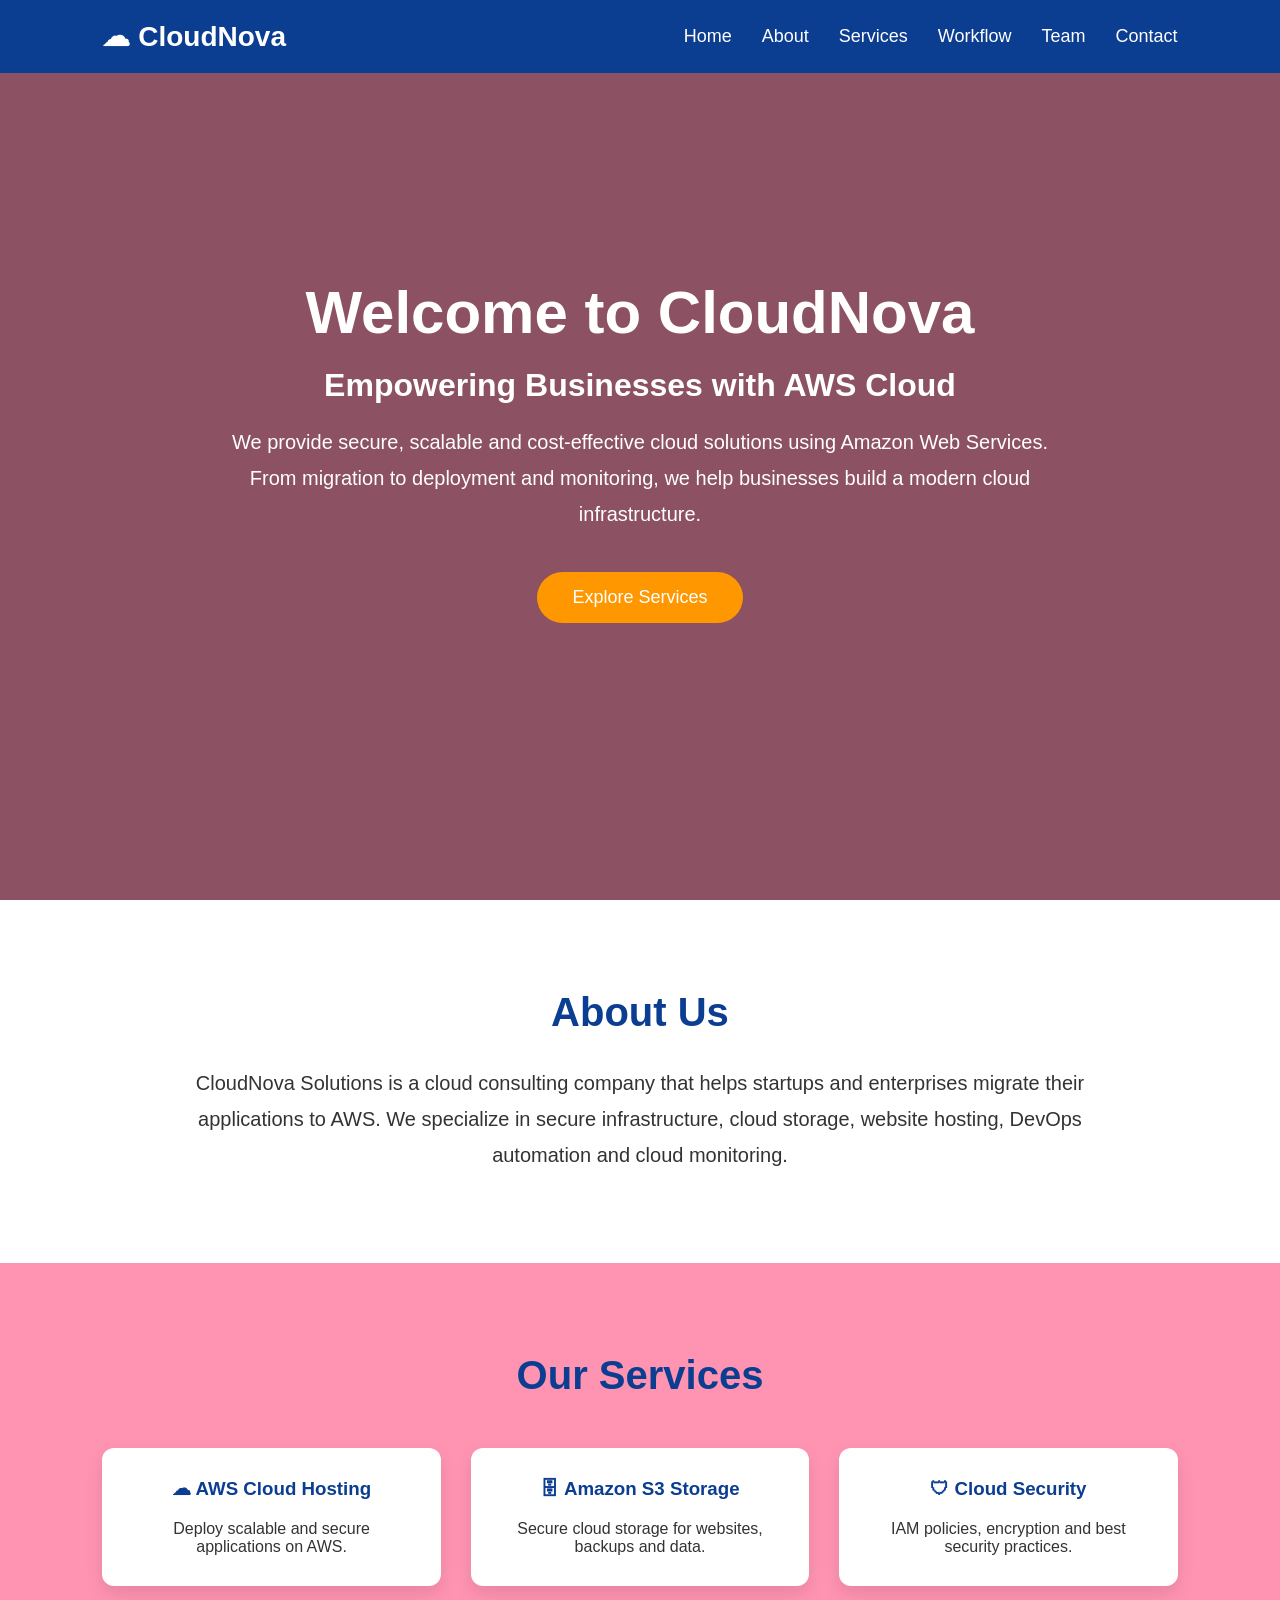
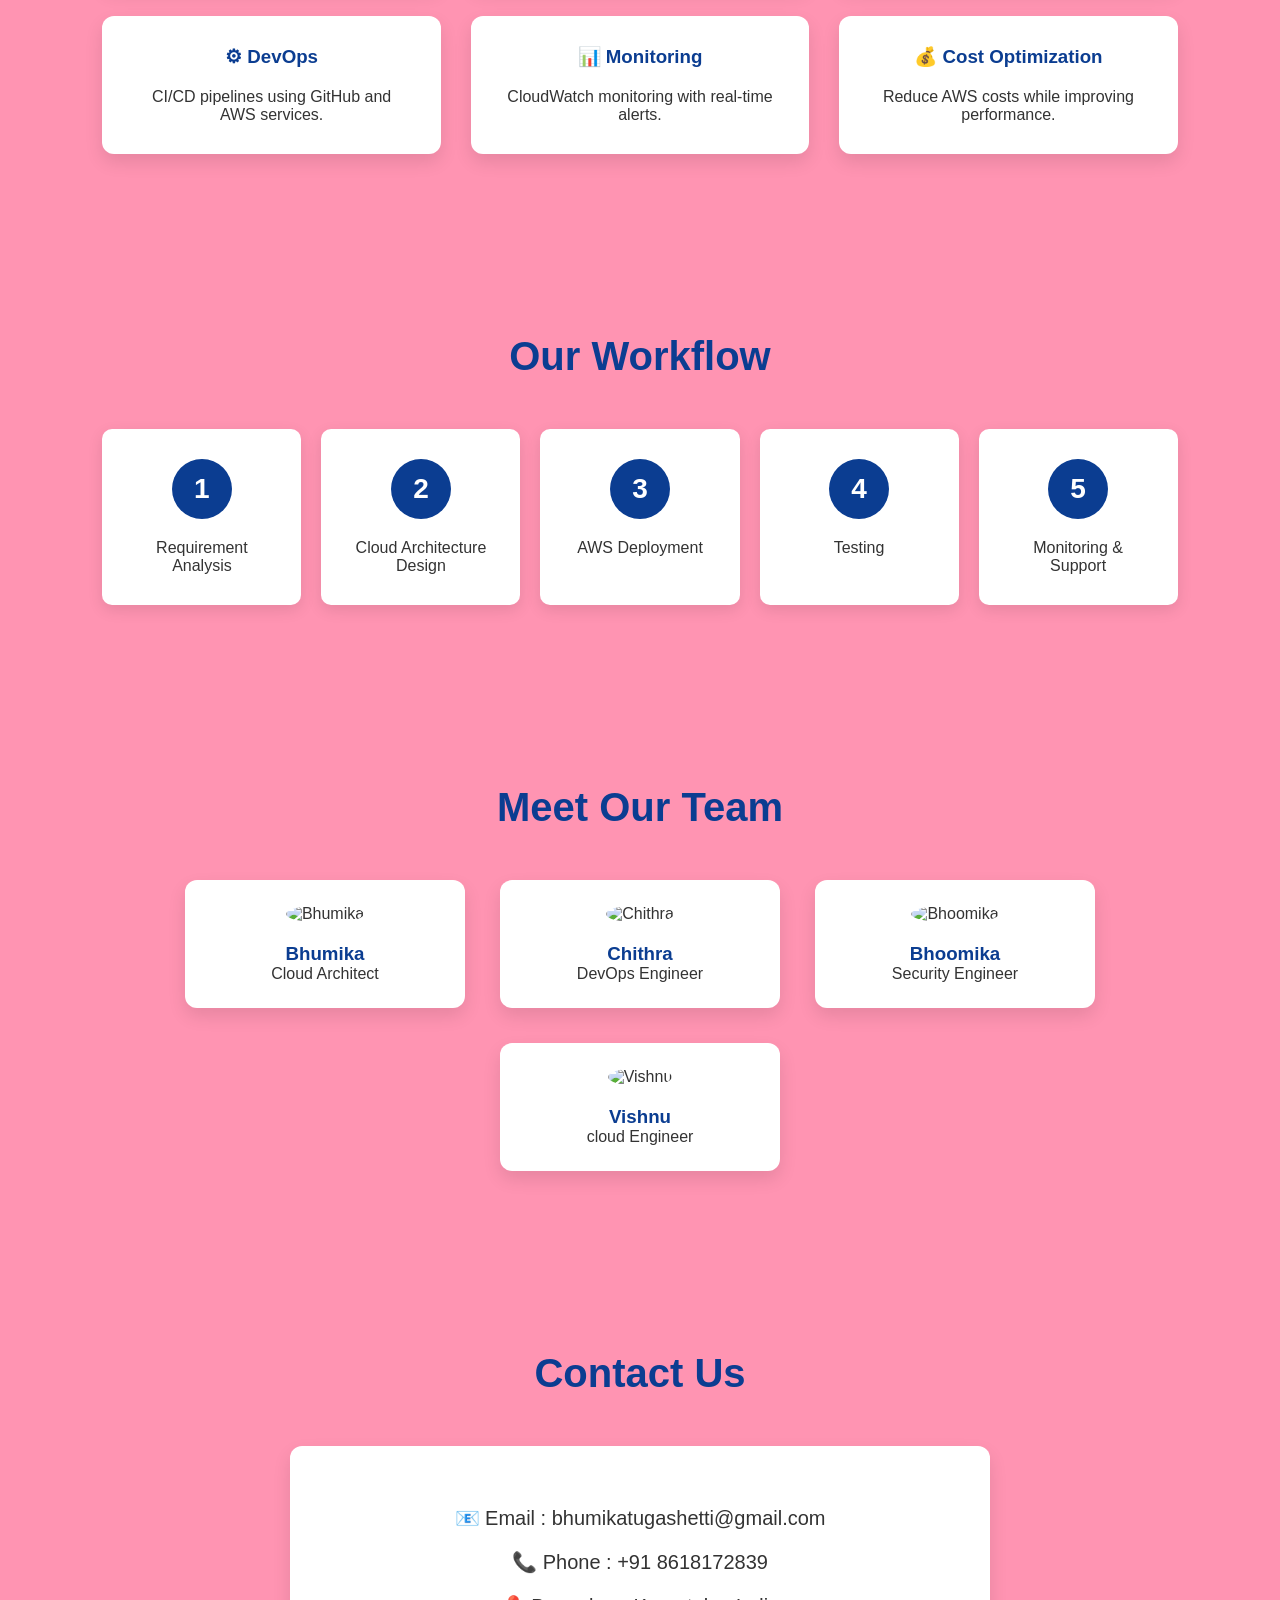
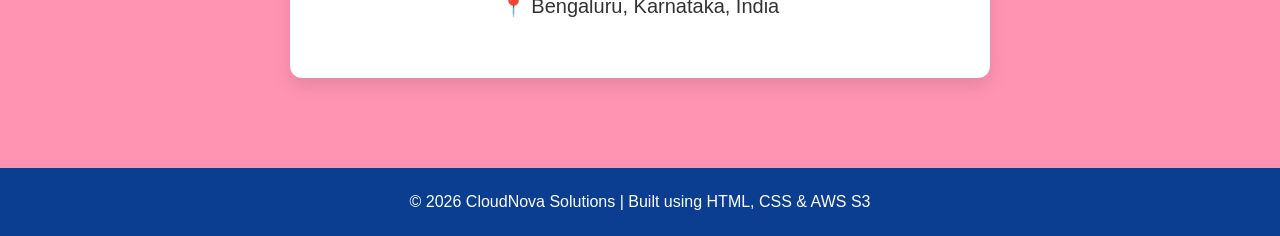
==== index.html @ db6c50ee "Fix HTML encoding issues in index.html" ====
<!DOCTYPE html>
<html lang="en">
<head>
    <meta charset="UTF-8">
    <meta name="viewport" content="width=device-width, initial-scale=1.0">
    <title>CloudNova Solutions</title>
    <link rel="stylesheet" href="style.css">
</head>
<body>

<!-- Navigation -->

<header>
    <nav class="navbar">
        <div class="logo">☁ CloudNova</div>

        <ul class="nav-links">
            <li><a href="#home">Home</a></li>
            <li><a href="#about">About</a></li>
            <li><a href="#services">Services</a></li>
            <li><a href="#workflow">Workflow</a></li>
            <li><a href="#team">Team</a></li>
            <li><a href="#contact">Contact</a></li>
        </ul>
    </nav>
</header>

<!-- Hero Section -->

<section id="home" class="hero">

    <div class="hero-content">

        <h1>Welcome to CloudNova</h1>

        <h2>Empowering Businesses with AWS Cloud</h2>

        <p>
            We provide secure, scalable and cost-effective cloud
            solutions using Amazon Web Services. From migration to
            deployment and monitoring, we help businesses build a
            modern cloud infrastructure.
        </p>

        <a href="#services" class="btn">Explore Services</a>

    </div>

</section>

<!-- About -->

<section id="about" class="about">

    <h2>About Us</h2>

    <p>

        CloudNova Solutions is a cloud consulting company that helps
        startups and enterprises migrate their applications to AWS.

        We specialize in secure infrastructure, cloud storage,
        website hosting, DevOps automation and cloud monitoring.

    </p>

</section>

<!-- Services -->

<section id="services">

    <h2 class="section-title">Our Services</h2>

    <div class="services">

        <div class="card">

            <h3>☁ AWS Cloud Hosting</h3>

            <p>
                Deploy scalable and secure applications on AWS.
            </p>

        </div>

        <div class="card">

            <h3>🗄 Amazon S3 Storage</h3>

            <p>
                Secure cloud storage for websites, backups and data.
            </p>

        </div>

        <div class="card">

            <h3>🛡 Cloud Security</h3>

            <p>
                IAM policies, encryption and best security practices.
            </p>

        </div>

        <div class="card">

            <h3>⚙ DevOps</h3>

            <p>
                CI/CD pipelines using GitHub and AWS services.
            </p>

        </div>

        <div class="card">

            <h3>📊 Monitoring</h3>

            <p>
                CloudWatch monitoring with real-time alerts.
            </p>

        </div>

        <div class="card">

            <h3>💰 Cost Optimization</h3>

            <p>
                Reduce AWS costs while improving performance.
            </p>

        </div>

    </div>

</section>

<!-- Workflow -->

<section id="workflow">

    <h2 class="section-title">Our Workflow</h2>

    <div class="workflow">

        <div class="step">
            <h3>1</h3>
            <p>Requirement Analysis</p>
        </div>

        <div class="step">
            <h3>2</h3>
            <p>Cloud Architecture Design</p>
        </div>

        <div class="step">
            <h3>3</h3>
            <p>AWS Deployment</p>
        </div>

        <div class="step">
            <h3>4</h3>
            <p>Testing</p>
        </div>

        <div class="step">
            <h3>5</h3>
            <p>Monitoring & Support</p>
        </div>

    </div>

</section>

<!-- Team -->

<section id="team">

    <h2 class="section-title">Meet Our Team</h2>

    <div class="team">

        <div class="member">
            <img src="images/Bhumika.jpeg" alt="Bhumika">
            <h3>Bhumika</h3>
            <p>Cloud Architect</p>
        </div>

        <div class="member">
            <img src="images/Chithra.jpeg" alt="Chithra">
            <h3>Chithra</h3>
            <p>DevOps Engineer</p>
        </div>

        <div class="member">
            <img src="images/Bhoomika.jpeg" alt="Bhoomika">
            <h3>Bhoomika</h3>
            <p>Security Engineer</p>
        </div>

        <div class="member">
            <img src="images/Vishnu.jpeg" alt="Vishnu">
            <h3>Vishnu</h3>
            <p>cloud Engineer</p>
        </div>

    </div>

</section>

<!-- Contact -->

<section id="contact">

    <h2 class="section-title">Contact Us</h2>

    <div class="contact-box">

        <p>📧 Email : bhumikatugashetti@gmail.com</p>

        <p>📞 Phone : +91 8618172839</p>

        <p>📍 Bengaluru, Karnataka, India</p>

    </div>

</section>

<!-- Footer -->

<footer>

    <p>

        © 2026 CloudNova Solutions |
        Built using HTML, CSS & AWS S3

    </p>

</footer>

<script src="script.js"></script>

</body>
</html>
---- style.css ----
/* Reset */

body{
    background:rgba(255, 0, 72, 0.418) !important;
}
*{
    margin:0;
    padding:0;
    box-sizing:border-box;
    font-family:Arial, Helvetica, sans-serif;
}

html{
    scroll-behavior:smooth;
}

body{
    background:#f4f7fb;
    color:#333;
}

/* Navigation */

header{
    position:fixed;
    width:100%;
    top:0;
    left:0;
    z-index:1000;
    background:#0b3d91;
}

.navbar{
    display:flex;
    justify-content:space-between;
    align-items:center;
    padding:20px 8%;
}

.logo{
    color:white;
    font-size:28px;
    font-weight:bold;
}

.nav-links{
    display:flex;
    list-style:none;
}

.nav-links li{
    margin-left:30px;
}

.nav-links a{
    color:white;
    text-decoration:none;
    font-size:18px;
    transition:0.3s;
}

.nav-links a:hover{
    color:#ffd54f;
}

/* Hero */

.hero{
    height:100vh;
    background:linear-gradient(rgba(0,0,0,.45),rgba(0,0,0,.45)),
    url("https://images.unsplash.com/photo-1451187580459-43490279c0fa?auto=format&fit=crop&w=1600&q=80");
    background-size:cover;
    background-position:center;
    display:flex;
    justify-content:center;
    align-items:center;
    text-align:center;
    color:white;
    padding:20px;
}

.hero-content{
    max-width:850px;
}

.hero h1{
    font-size:60px;
    margin-bottom:20px;
}

.hero h2{
    font-size:32px;
    margin-bottom:20px;
}

.hero p{
    font-size:20px;
    line-height:1.8;
    margin-bottom:40px;
}

.btn{
    display:inline-block;
    padding:15px 35px;
    background:#ff9800;
    color:white;
    text-decoration:none;
    border-radius:40px;
    font-size:18px;
    transition:.3s;
}

.btn:hover{
    background:#e68900;
}

/* Common */

section{
    padding:90px 8%;
}

.section-title{
    text-align:center;
    font-size:40px;
    color:#0b3d91;
    margin-bottom:50px;
}

.about{
    background:white;
    text-align:center;
}

.about h2{
    font-size:40px;
    color:#0b3d91;
    margin-bottom:30px;
}

.about p{
    max-width:900px;
    margin:auto;
    font-size:20px;
    line-height:1.8;
}

/* Services */

.services{
    display:grid;
    grid-template-columns:repeat(auto-fit,minmax(250px,1fr));
    gap:30px;
}

.card{
    background:white;
    padding:30px;
    border-radius:12px;
    text-align:center;
    box-shadow:0 8px 18px rgba(0,0,0,.1);
    transition:.3s;
}

.card:hover{
    transform:translateY(-10px);
}

.card h3{
    color:#0b3d91;
    margin-bottom:20px;
}

/* Workflow */

.workflow{
    display:flex;
    justify-content:space-between;
    flex-wrap:wrap;
    gap:20px;
}

.step{
    flex:1;
    min-width:170px;
    background:white;
    padding:30px;
    border-radius:10px;
    text-align:center;
    box-shadow:0 5px 15px rgba(0,0,0,.1);
}

.step h3{
    width:60px;
    height:60px;
    margin:auto;
    border-radius:50%;
    background:#0b3d91;
    color:white;
    line-height:60px;
    font-size:28px;
    margin-bottom:20px;
}

/* Team */

.team{
    display:flex;
    justify-content:center;
    gap:35px;
    flex-wrap:wrap;
}

.member{
    background:white;
    padding:25px;
    border-radius:12px;
    text-align:center;
    width:280px;
    box-shadow:0 8px 18px rgba(0,0,0,.1);
}

.member img{
    width:150px;
    height:150px;
    border-radius:50%;
    margin-bottom:20px;
}

.member h3{
    color:#0b3d91;
}

/* Contact */

.contact-box{
    max-width:700px;
    margin:auto;
    background:white;
    padding:40px;
    border-radius:12px;
    text-align:center;
    box-shadow:0 8px 18px rgba(0,0,0,.1);
}

.contact-box p{
    margin:20px 0;
    font-size:20px;
}

/* Footer */

footer{
    background:#0b3d91;
    color:white;
    text-align:center;
    padding:25px;
}

/* Responsive */

@media(max-width:768px){

.navbar{
    flex-direction:column;
}

.nav-links{
    flex-direction:column;
    text-align:center;
    margin-top:20px;
}

.nav-links li{
    margin:12px 0;
}

.hero h1{
    font-size:40px;
}

.hero h2{
    font-size:24px;
}

.hero p{
    font-size:18px;
}

.workflow{
    flex-direction:column;
}

}
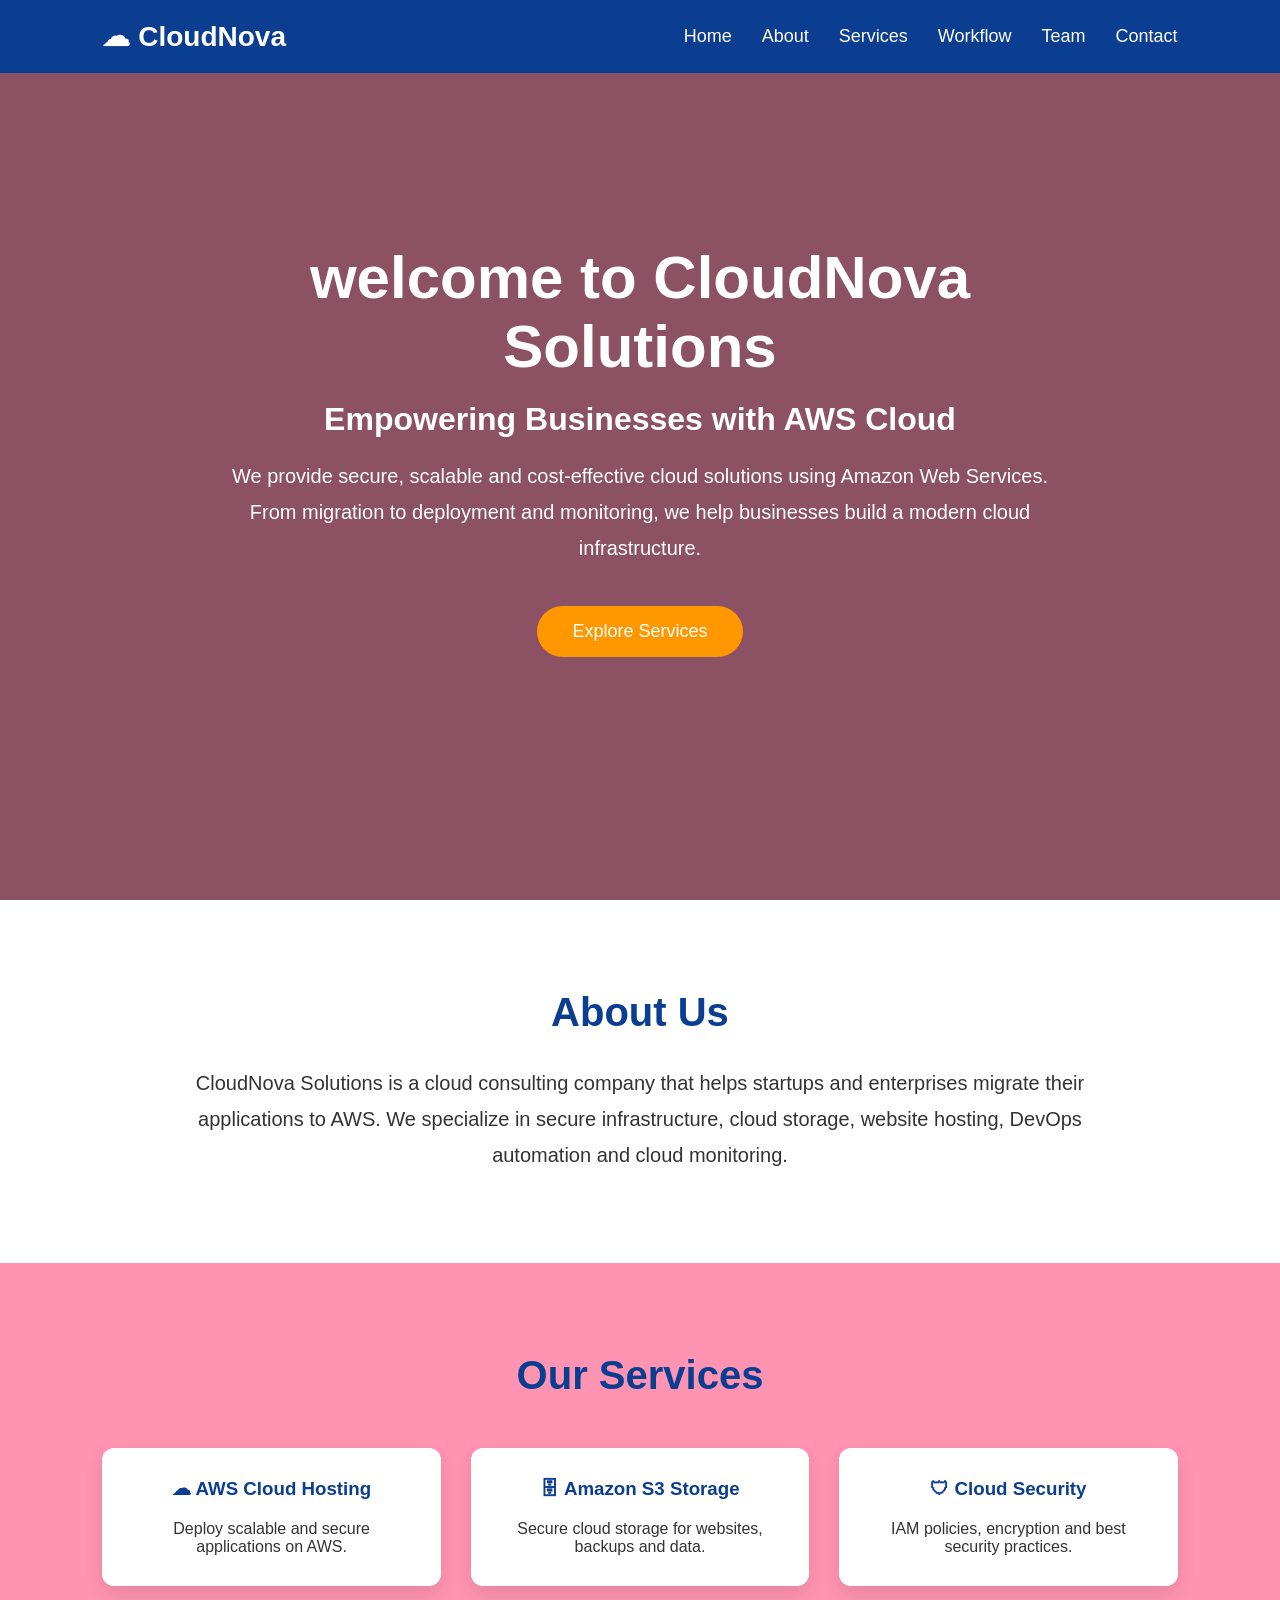
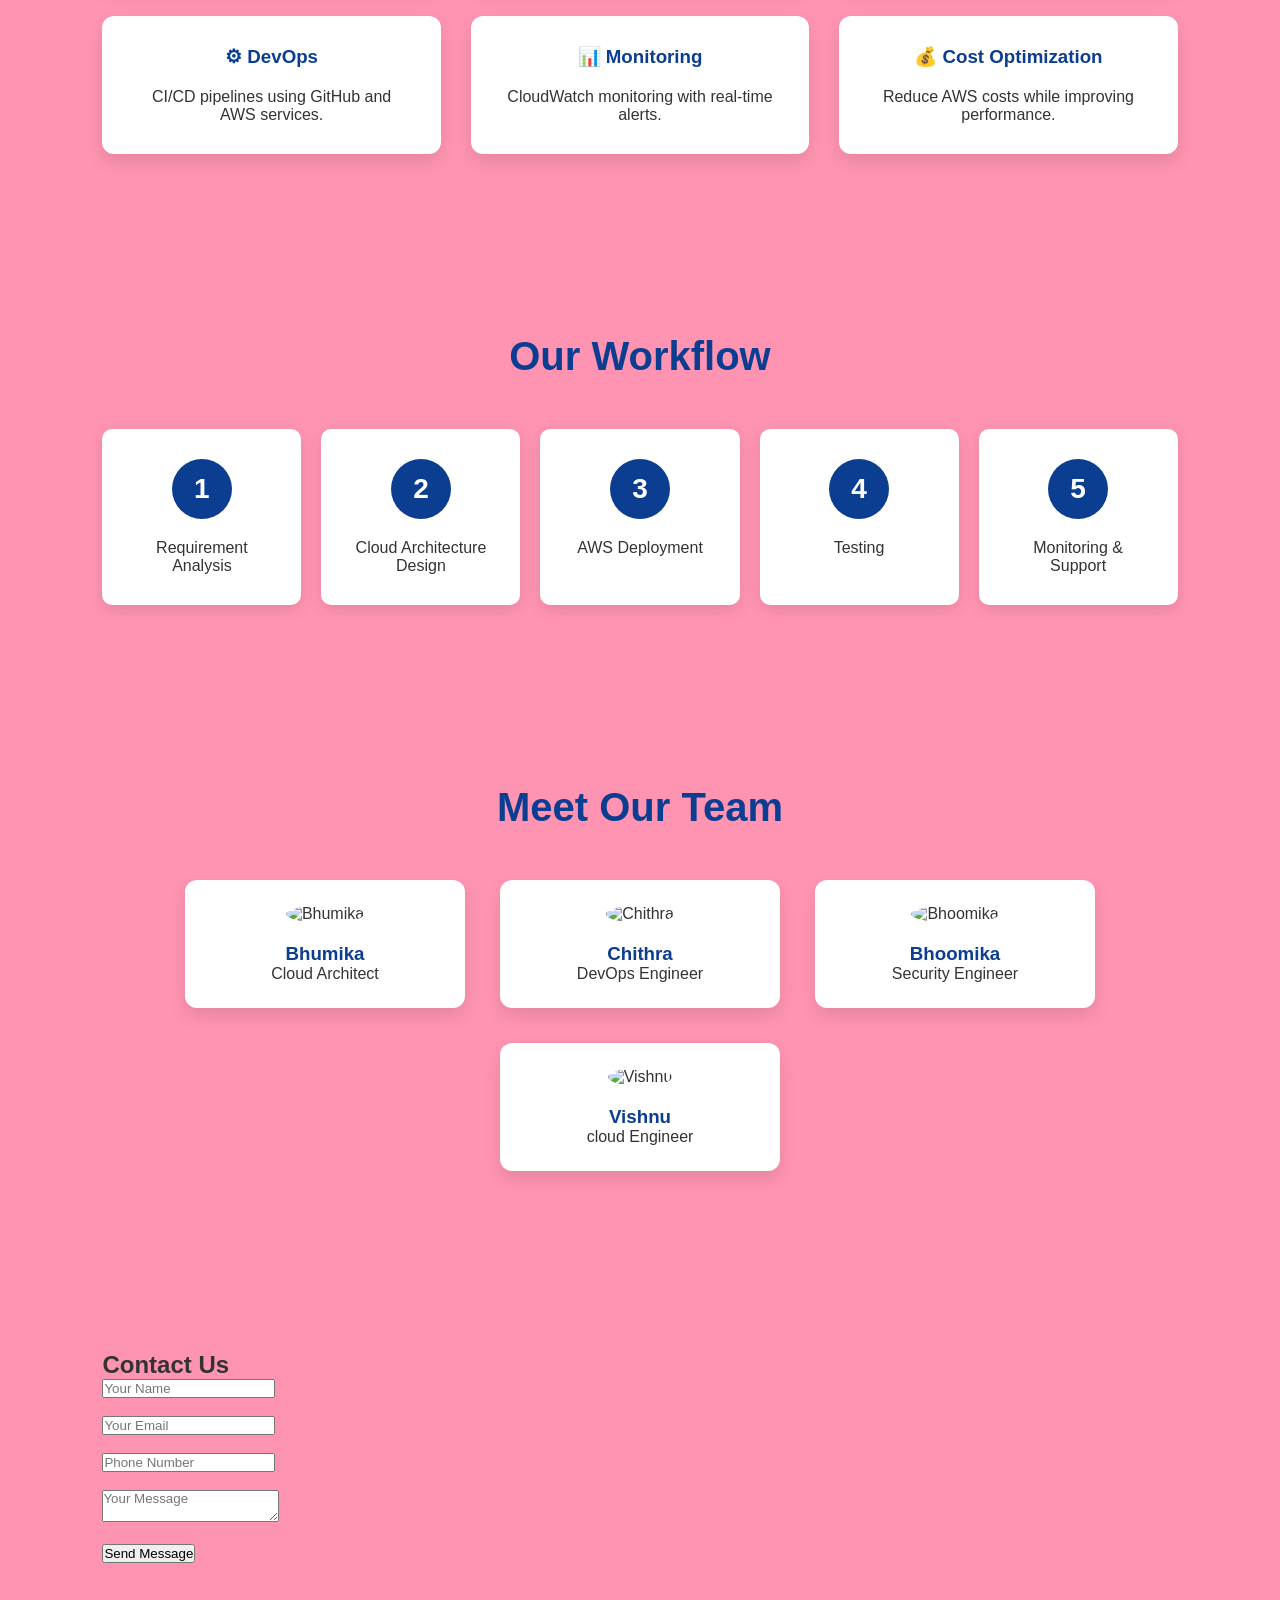
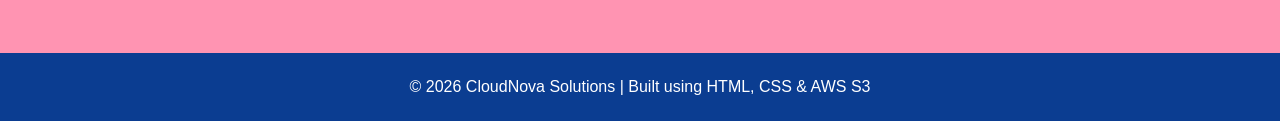
==== commit 09aff1f3: "Add contact form to index.html Added a contact form section with input fields for name, email, phone" ====
--- a/index.html
+++ b/index.html
@@ -31,7 +31,7 @@
 
     <div class="hero-content">
 
-        <h1>Welcome to CloudNova</h1>
+        <h1>welcome to CloudNova Solutions</h1>
 
         <h2>Empowering Businesses with AWS Cloud</h2>
 
@@ -206,7 +206,6 @@
             <h3>Vishnu</h3>
             <p>cloud Engineer</p>
         </div>
-
     </div>
 
 </section>
@@ -214,19 +213,21 @@
 <!-- Contact -->
 
 <section id="contact">
-
-    <h2 class="section-title">Contact Us</h2>
-
-    <div class="contact-box">
-
-        <p>📧 Email : bhumikatugashetti@gmail.com</p>
-
-        <p>📞 Phone : +91 8618172839</p>
-
-        <p>📍 Bengaluru, Karnataka, India</p>
-
-    </div>
-
+    <h2>Contact Us</h2>
+
+    <form id="contactForm">
+        <input type="text" id="name" placeholder="Your Name" required><br><br>
+
+        <input type="email" id="email" placeholder="Your Email" required><br><br>
+
+        <input type="text" id="phone" placeholder="Phone Number" required><br><br>
+
+        <textarea id="message" placeholder="Your Message" required></textarea><br><br>
+
+        <button type="submit">Send Message</button>
+    </form>
+
+    <p id="response"></p>
 </section>
 
 <!-- Footer -->
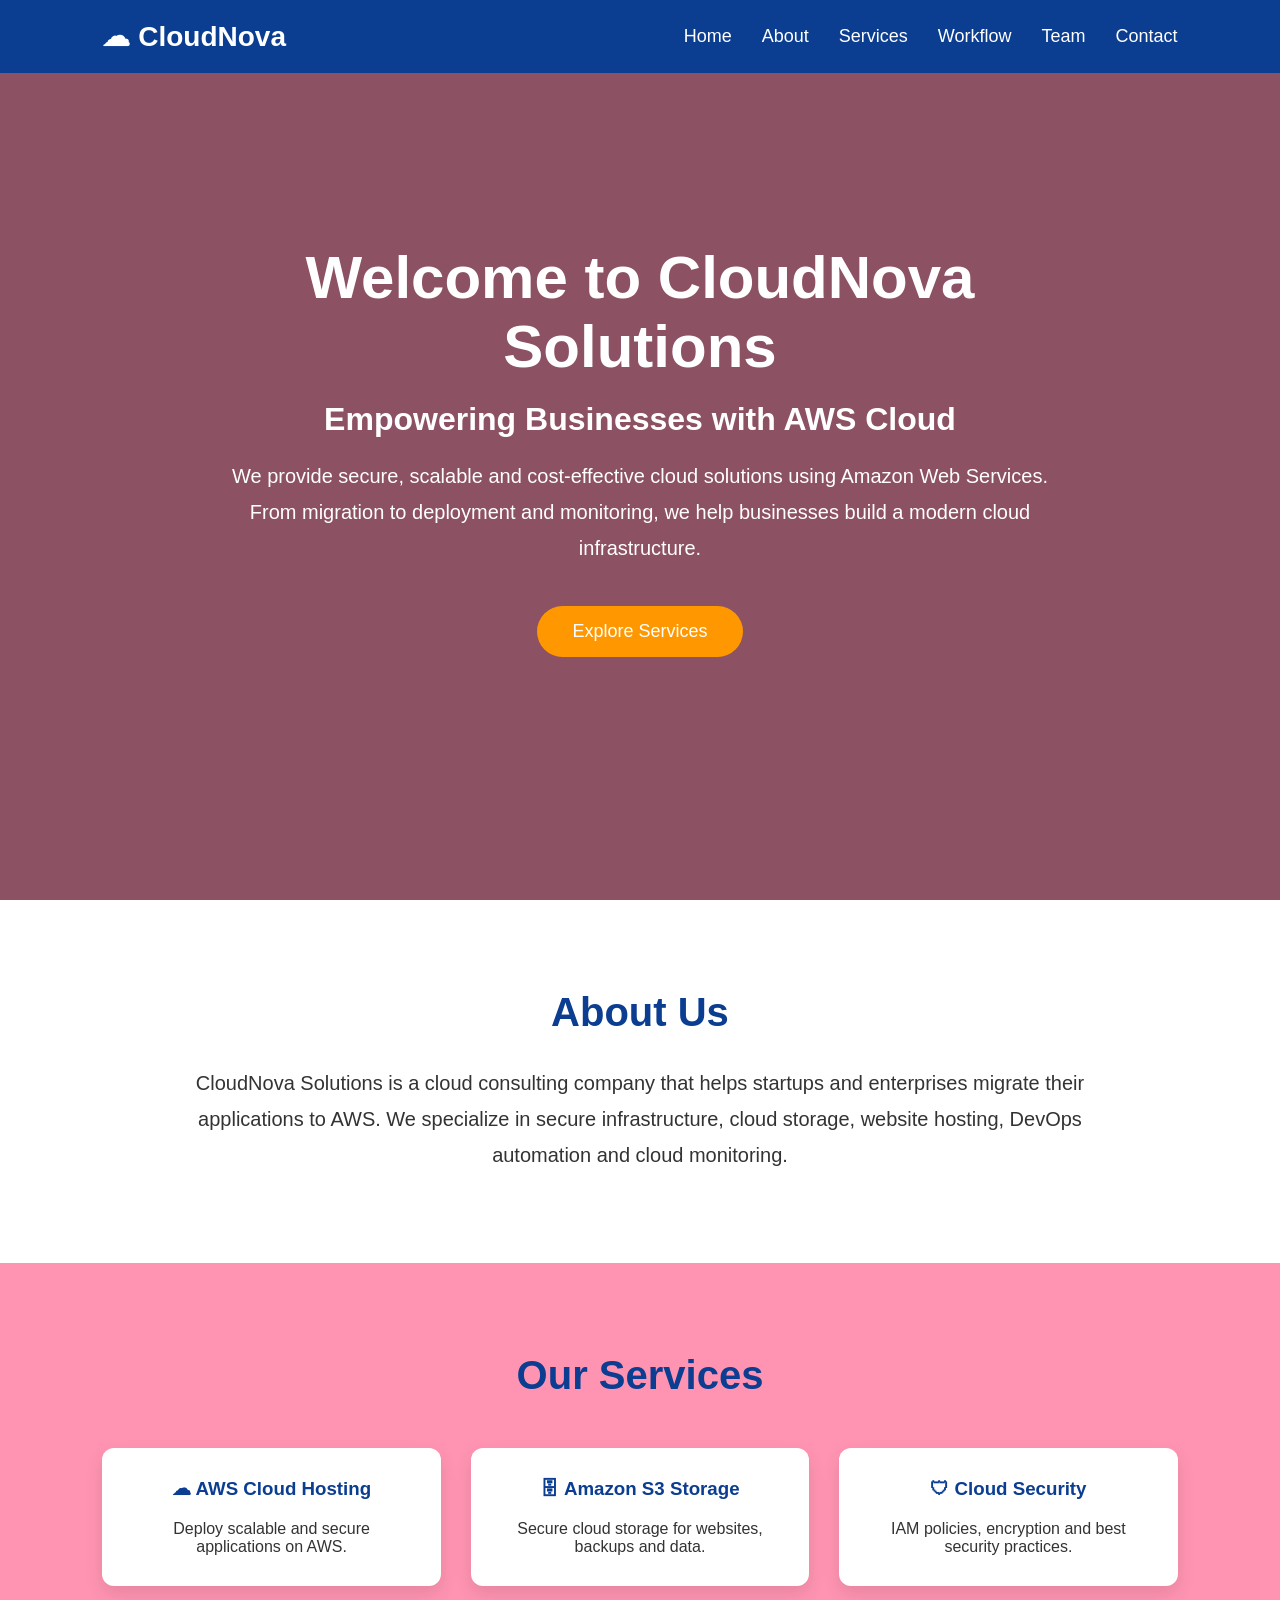
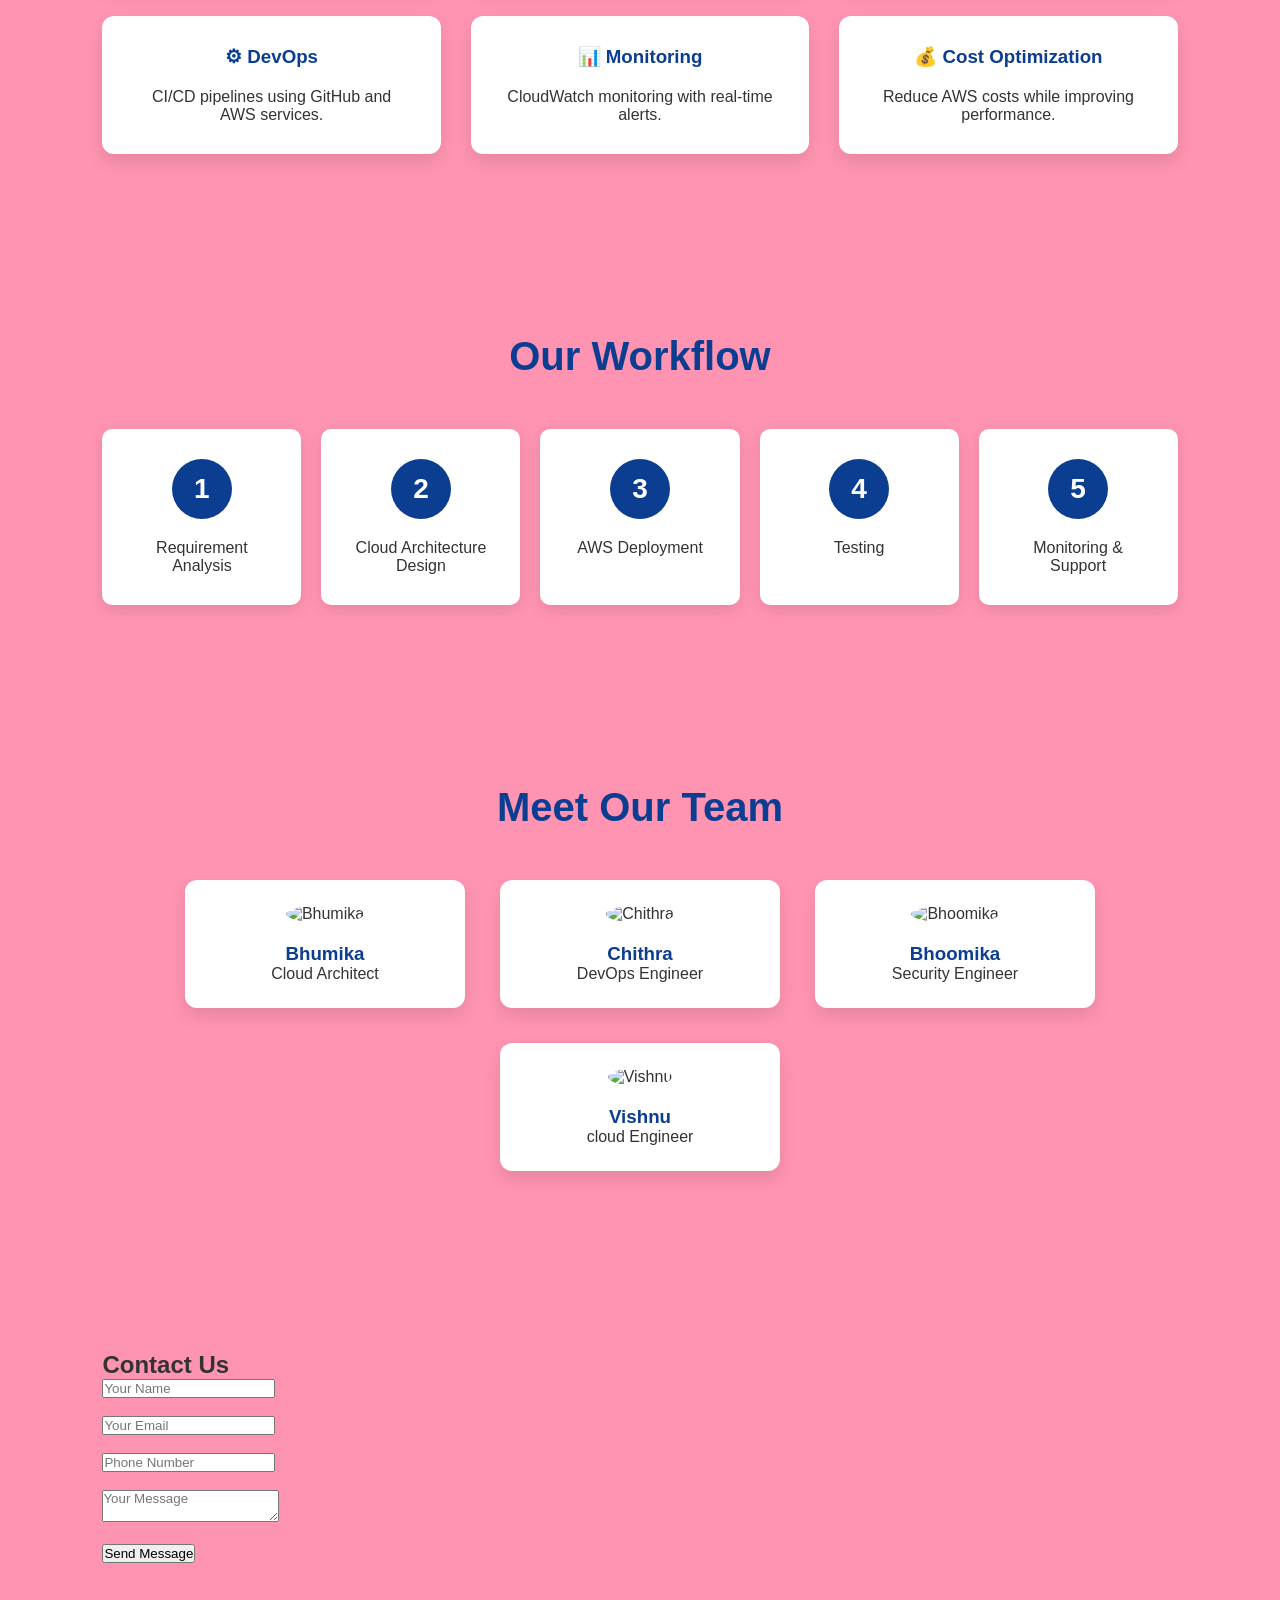
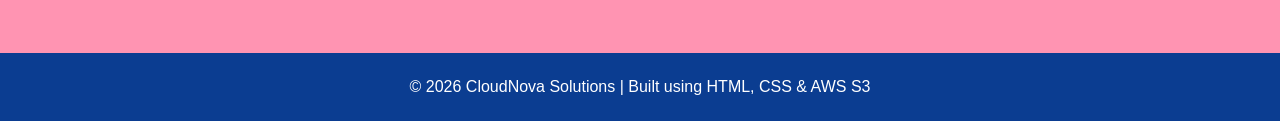
==== commit 8adffc06: "Fix HTML formatting and update content" ====
--- a/index.html
+++ b/index.html
@@ -31,7 +31,7 @@
 
     <div class="hero-content">
 
-        <h1>welcome to CloudNova Solutions</h1>
+        <h1>Welcome to CloudNova Solutions</h1>
 
         <h2>Empowering Businesses with AWS Cloud</h2>
 
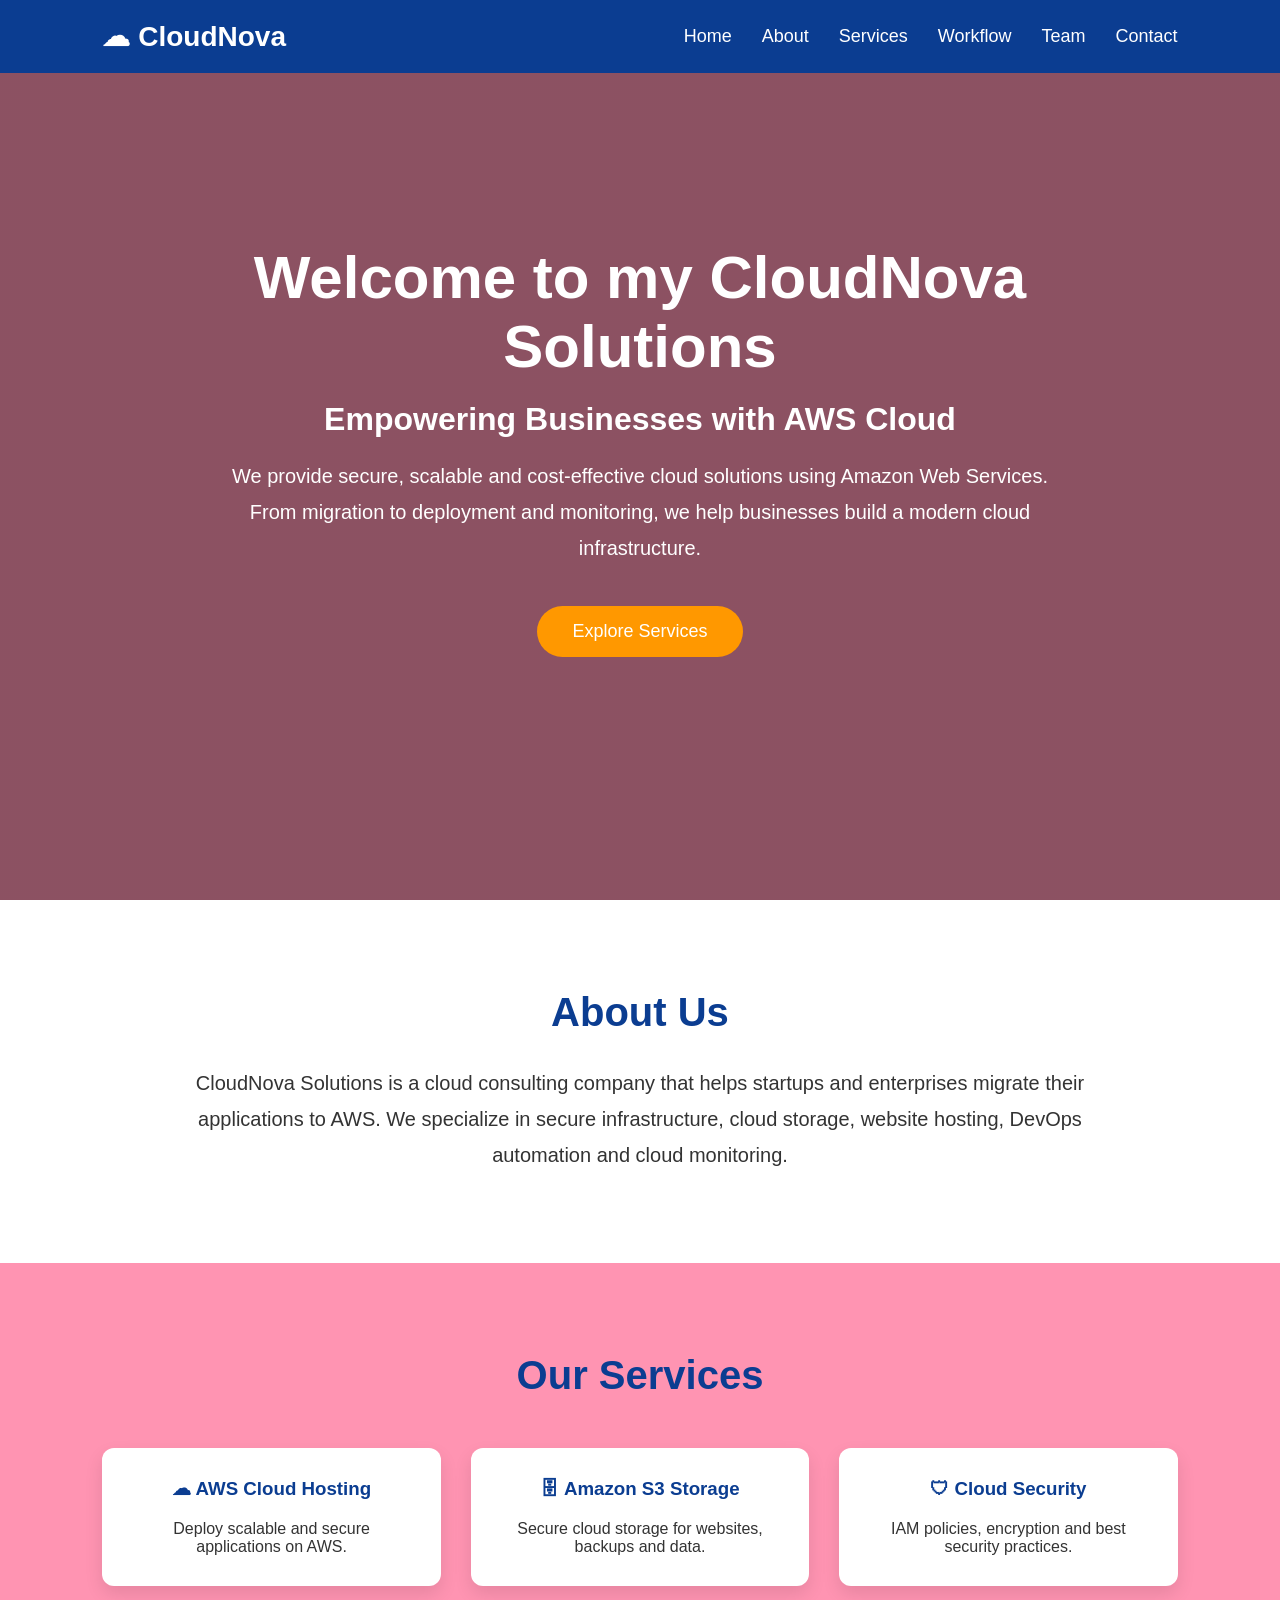
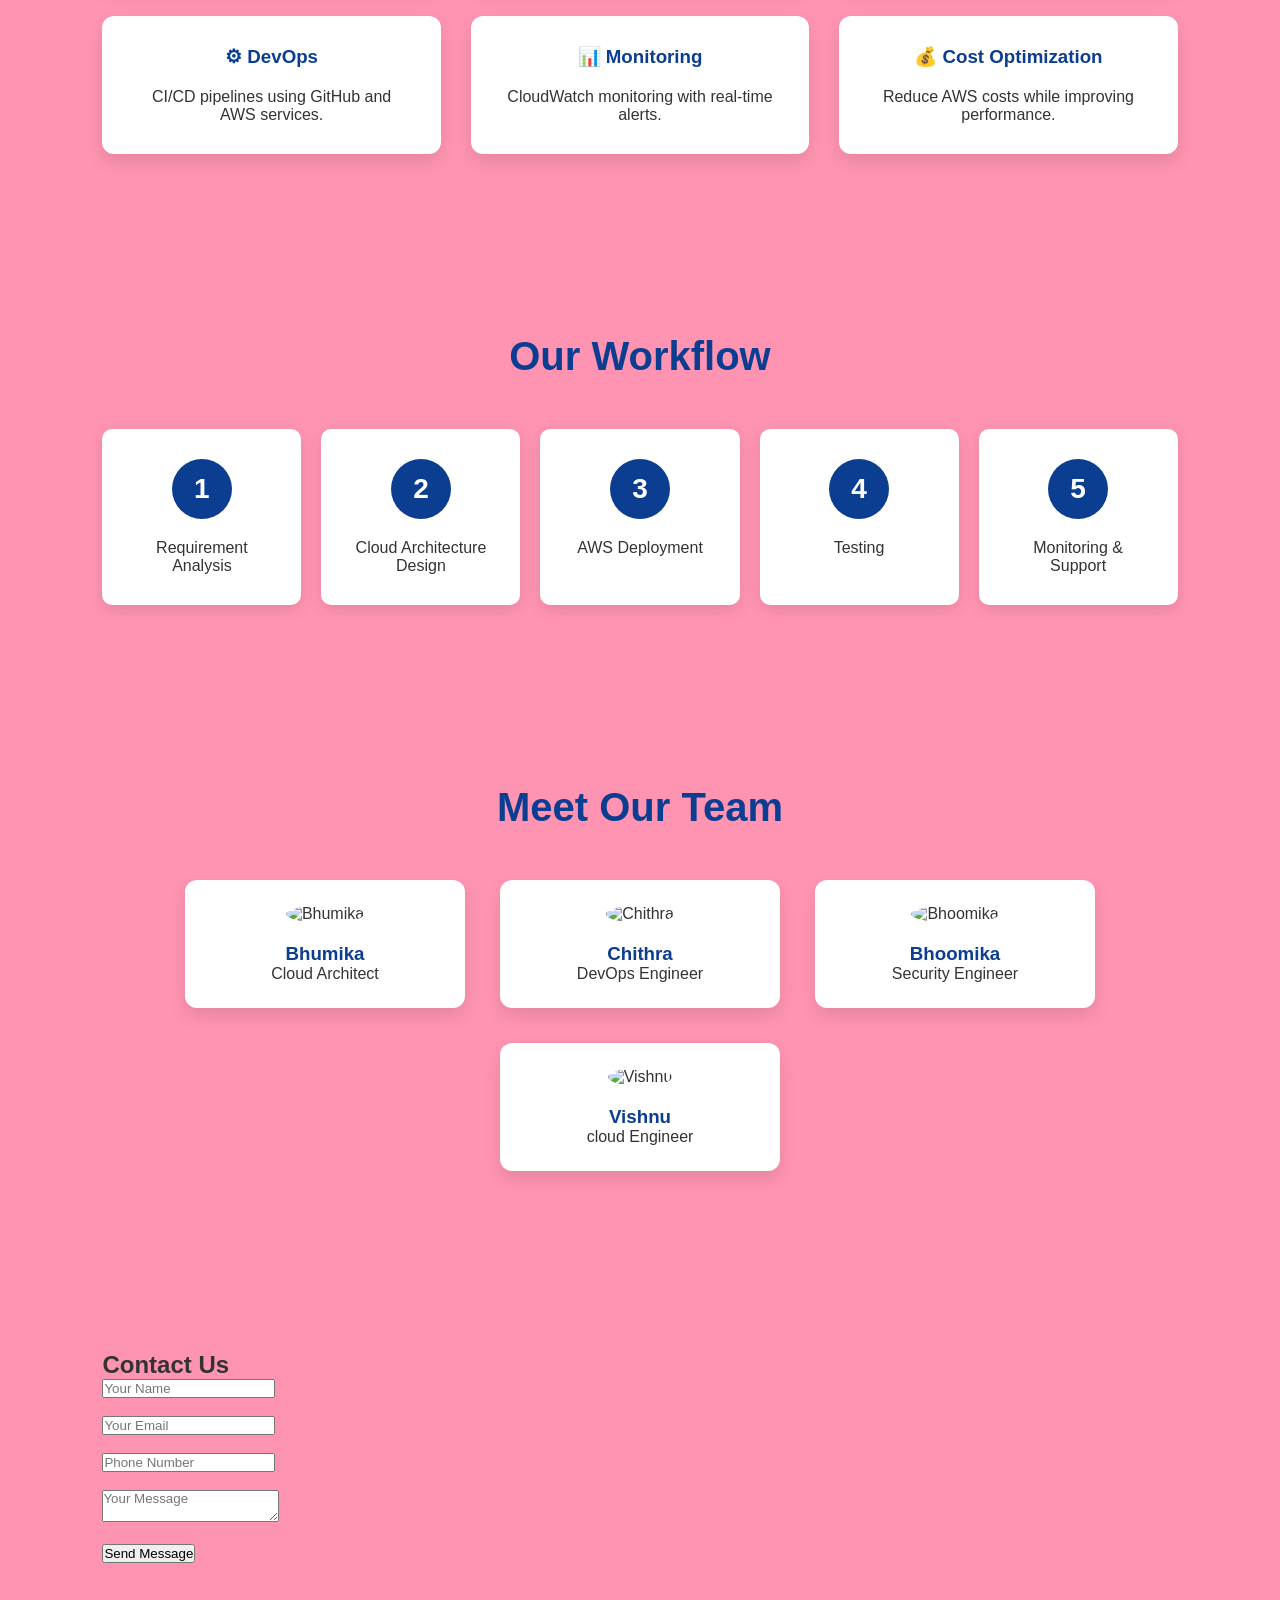
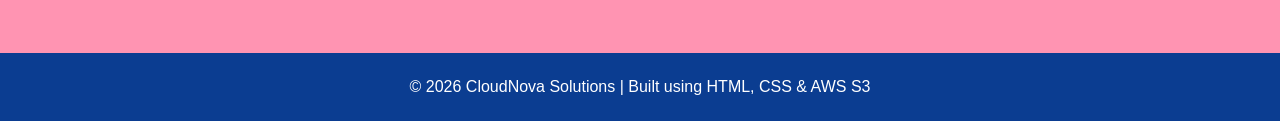
==== commit 3b6e7f74: "Fix HTML structure and content for index.html" ====
--- a/index.html
+++ b/index.html
@@ -31,7 +31,7 @@
 
     <div class="hero-content">
 
-        <h1>Welcome to CloudNova Solutions</h1>
+        <h1>Welcome to my CloudNova Solutions</h1>
 
         <h2>Empowering Businesses with AWS Cloud</h2>
 
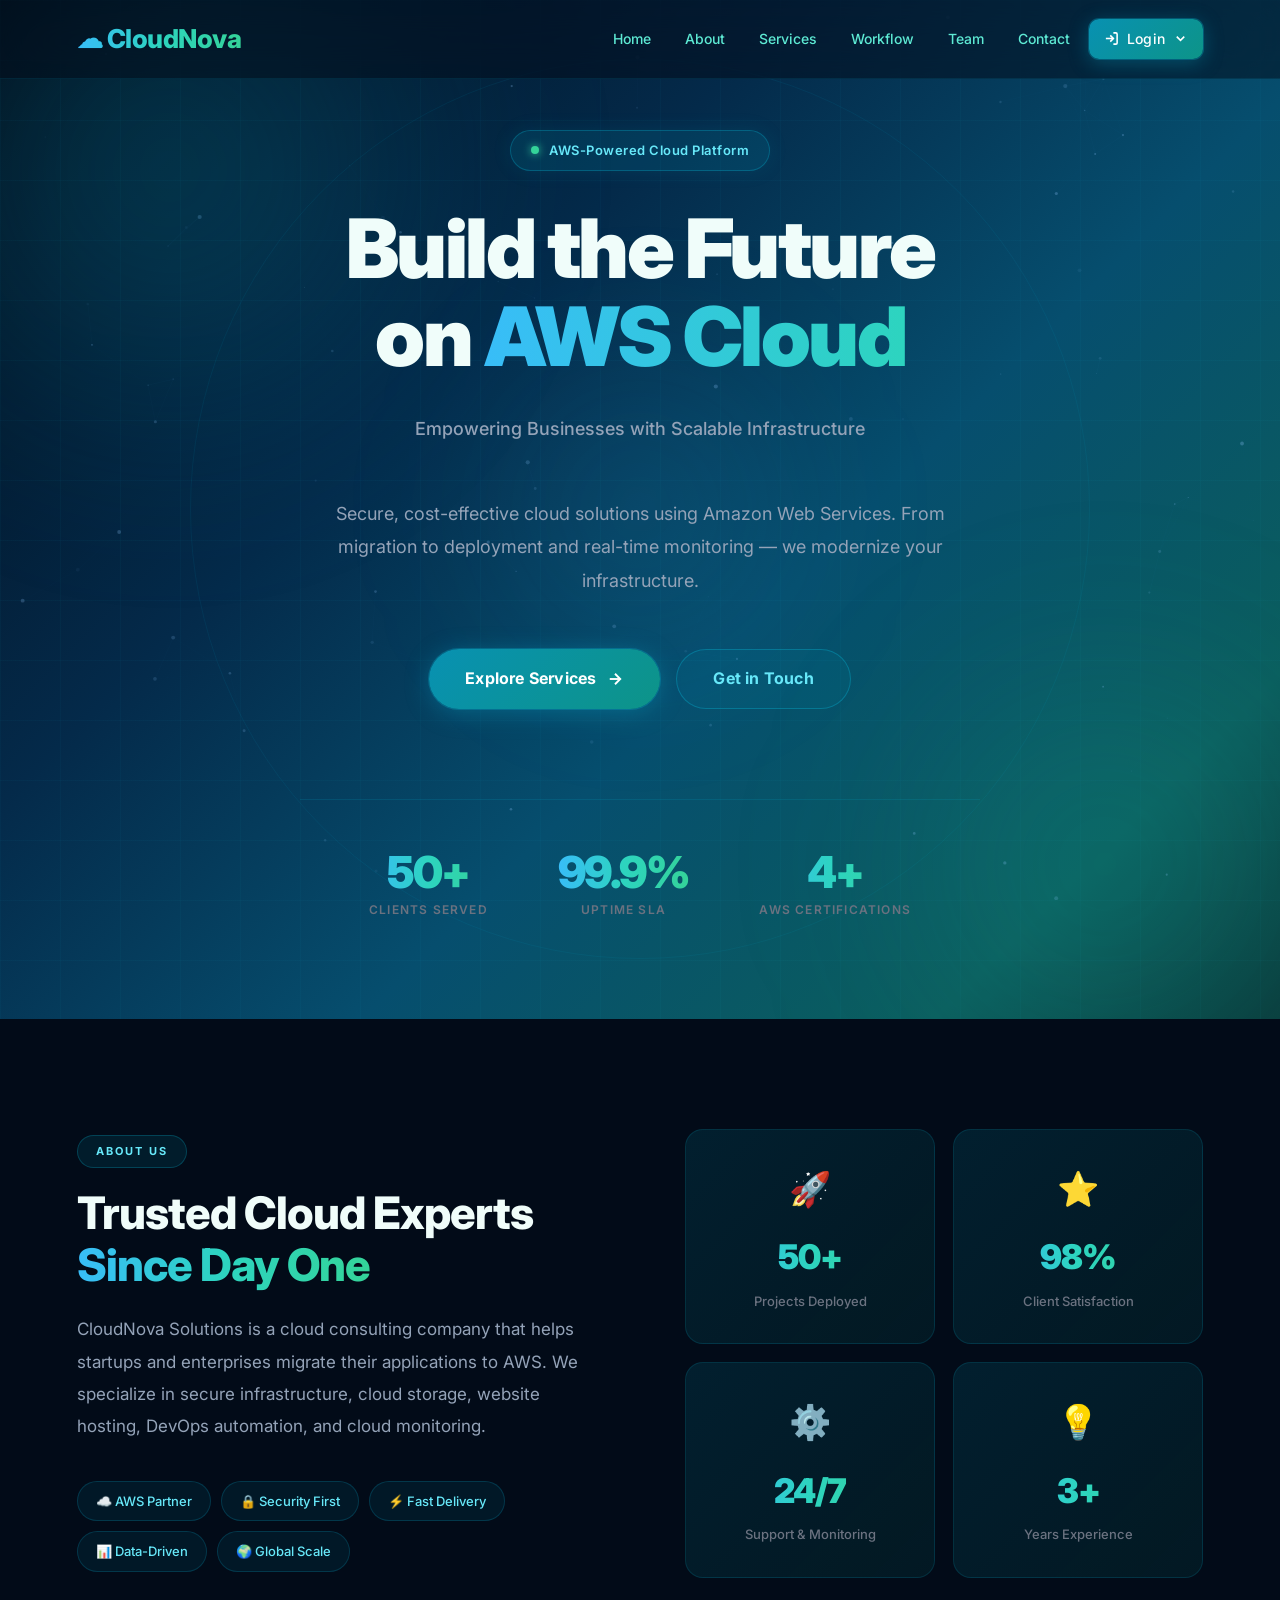
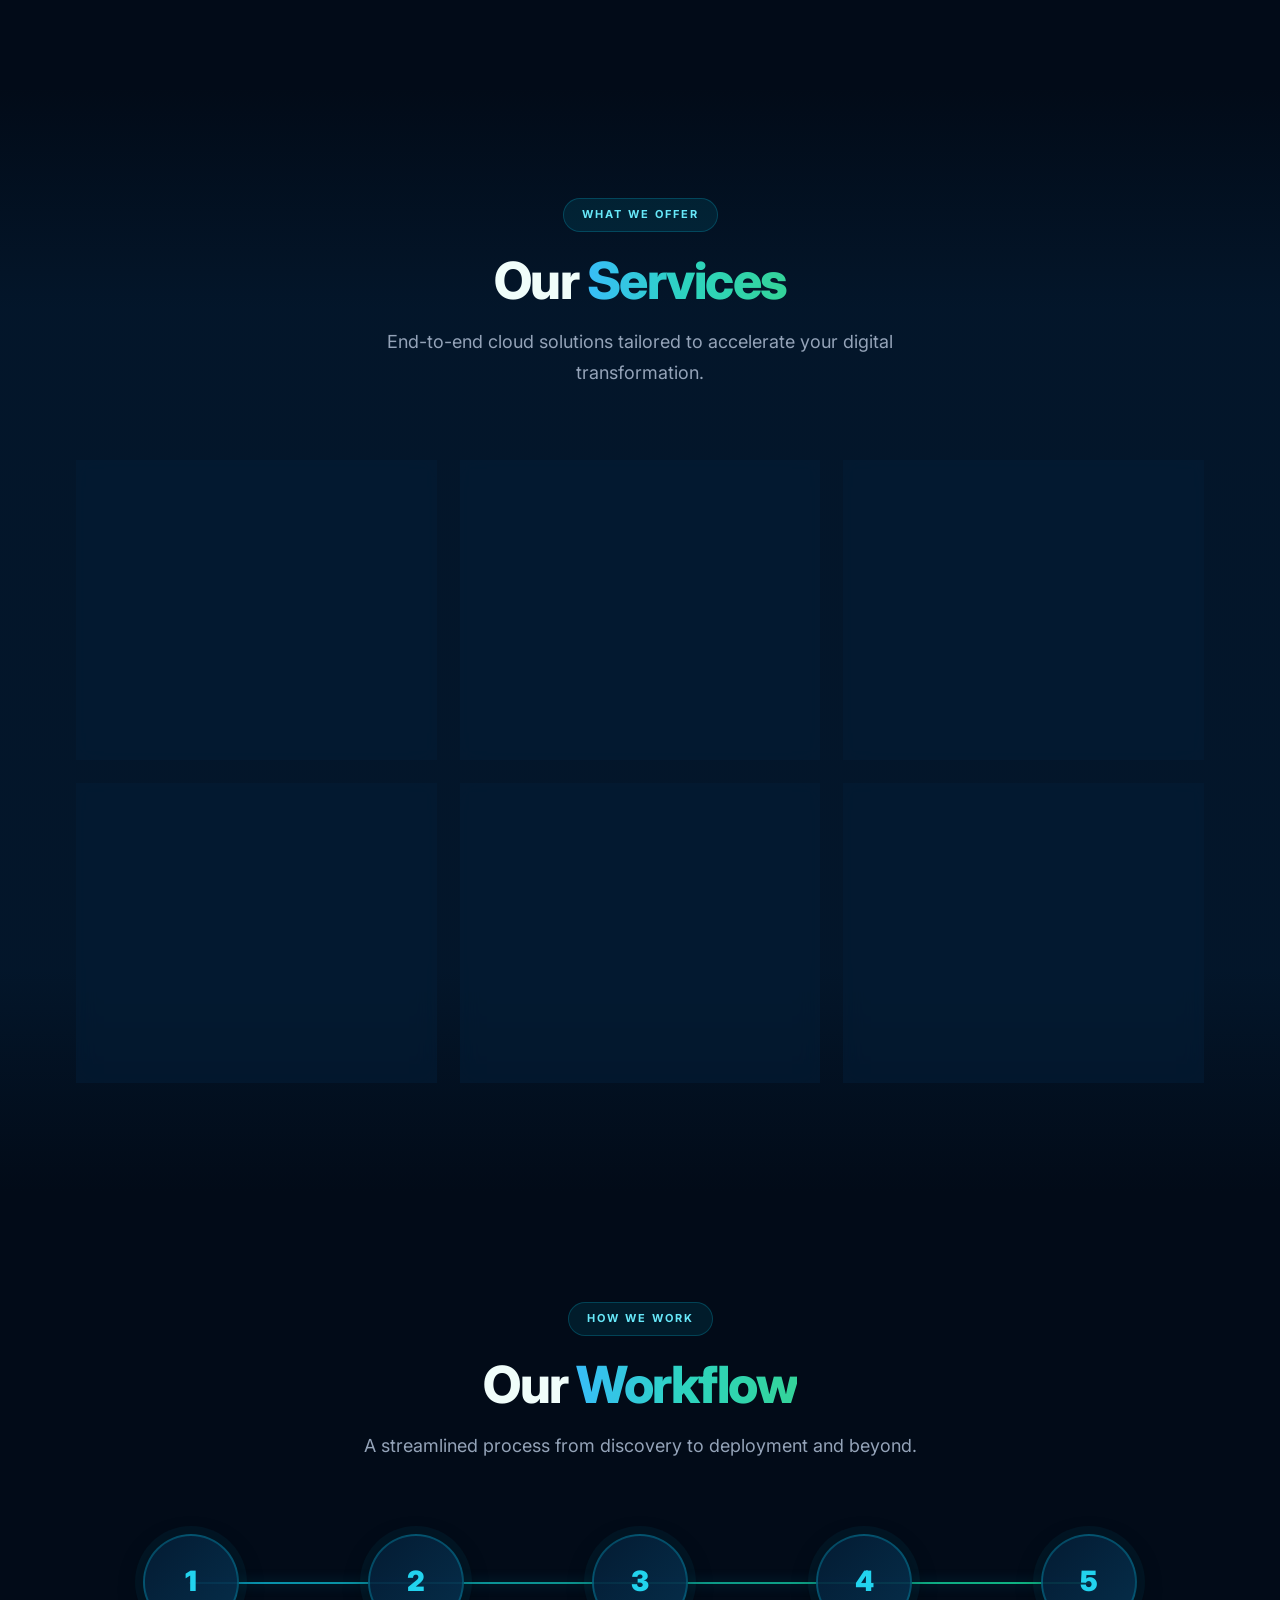
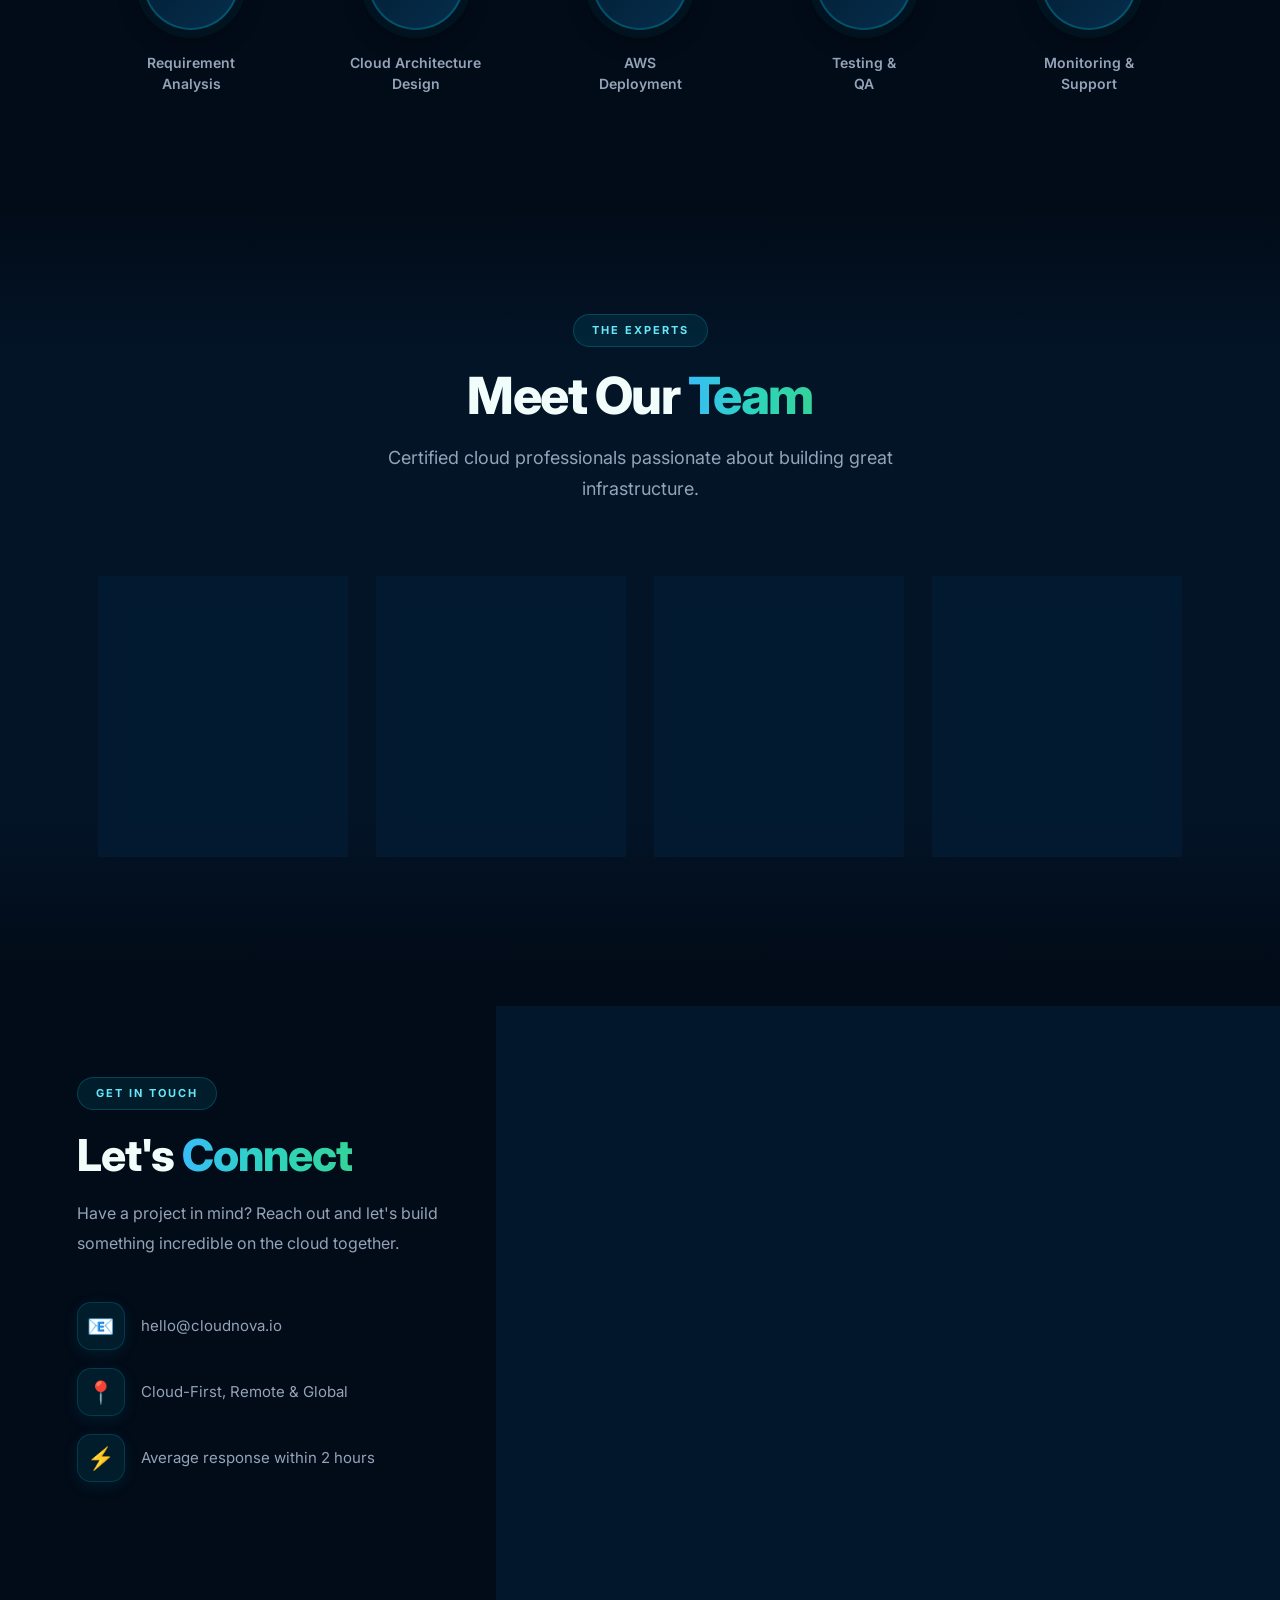
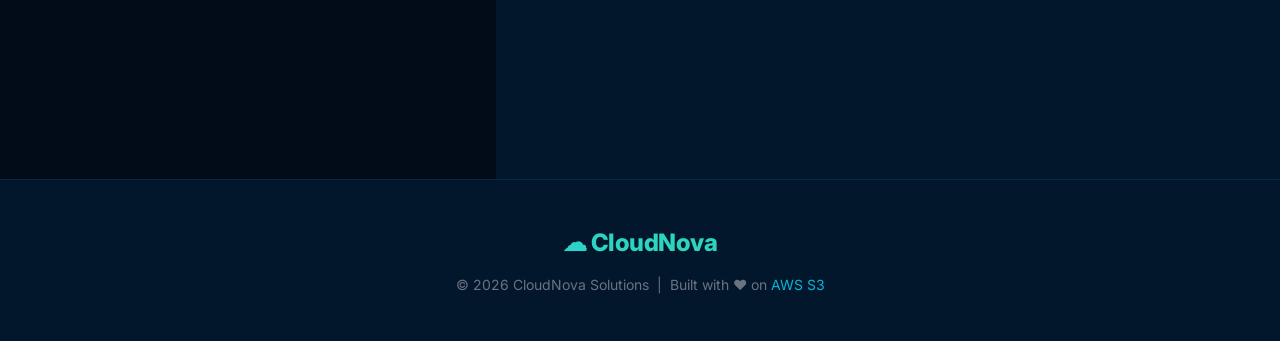
==== commit 33fa6151: "Add files via upload" ====
--- a/index.html
+++ b/index.html
@@ -1,249 +1,322 @@
-<!DOCTYPE html>
-<html lang="en">
-<head>
-    <meta charset="UTF-8">
-    <meta name="viewport" content="width=device-width, initial-scale=1.0">
-    <title>CloudNova Solutions</title>
-    <link rel="stylesheet" href="style.css">
-</head>
-<body>
-
-<!-- Navigation -->
-
-<header>
-    <nav class="navbar">
-        <div class="logo">☁ CloudNova</div>
-
-        <ul class="nav-links">
-            <li><a href="#home">Home</a></li>
-            <li><a href="#about">About</a></li>
-            <li><a href="#services">Services</a></li>
-            <li><a href="#workflow">Workflow</a></li>
-            <li><a href="#team">Team</a></li>
-            <li><a href="#contact">Contact</a></li>
-        </ul>
-    </nav>
-</header>
-
-<!-- Hero Section -->
-
-<section id="home" class="hero">
-
-    <div class="hero-content">
-
-        <h1>Welcome to my CloudNova Solutions</h1>
-
-        <h2>Empowering Businesses with AWS Cloud</h2>
-
-        <p>
-            We provide secure, scalable and cost-effective cloud
-            solutions using Amazon Web Services. From migration to
-            deployment and monitoring, we help businesses build a
-            modern cloud infrastructure.
-        </p>
-
-        <a href="#services" class="btn">Explore Services</a>
-
-    </div>
-
-</section>
-
-<!-- About -->
-
-<section id="about" class="about">
-
-    <h2>About Us</h2>
-
-    <p>
-
-        CloudNova Solutions is a cloud consulting company that helps
-        startups and enterprises migrate their applications to AWS.
-
-        We specialize in secure infrastructure, cloud storage,
-        website hosting, DevOps automation and cloud monitoring.
-
-    </p>
-
-</section>
-
-<!-- Services -->
-
-<section id="services">
-
-    <h2 class="section-title">Our Services</h2>
-
-    <div class="services">
-
-        <div class="card">
-
-            <h3>☁ AWS Cloud Hosting</h3>
-
-            <p>
-                Deploy scalable and secure applications on AWS.
-            </p>
-
-        </div>
-
-        <div class="card">
-
-            <h3>🗄 Amazon S3 Storage</h3>
-
-            <p>
-                Secure cloud storage for websites, backups and data.
-            </p>
-
-        </div>
-
-        <div class="card">
-
-            <h3>🛡 Cloud Security</h3>
-
-            <p>
-                IAM policies, encryption and best security practices.
-            </p>
-
-        </div>
-
-        <div class="card">
-
-            <h3>⚙ DevOps</h3>
-
-            <p>
-                CI/CD pipelines using GitHub and AWS services.
-            </p>
-
-        </div>
-
-        <div class="card">
-
-            <h3>📊 Monitoring</h3>
-
-            <p>
-                CloudWatch monitoring with real-time alerts.
-            </p>
-
-        </div>
-
-        <div class="card">
-
-            <h3>💰 Cost Optimization</h3>
-
-            <p>
-                Reduce AWS costs while improving performance.
-            </p>
-
-        </div>
-
-    </div>
-
-</section>
-
-<!-- Workflow -->
-
-<section id="workflow">
-
-    <h2 class="section-title">Our Workflow</h2>
-
-    <div class="workflow">
-
-        <div class="step">
-            <h3>1</h3>
-            <p>Requirement Analysis</p>
-        </div>
-
-        <div class="step">
-            <h3>2</h3>
-            <p>Cloud Architecture Design</p>
-        </div>
-
-        <div class="step">
-            <h3>3</h3>
-            <p>AWS Deployment</p>
-        </div>
-
-        <div class="step">
-            <h3>4</h3>
-            <p>Testing</p>
-        </div>
-
-        <div class="step">
-            <h3>5</h3>
-            <p>Monitoring & Support</p>
-        </div>
-
-    </div>
-
-</section>
-
-<!-- Team -->
-
-<section id="team">
-
-    <h2 class="section-title">Meet Our Team</h2>
-
-    <div class="team">
-
-        <div class="member">
-            <img src="images/Bhumika.jpeg" alt="Bhumika">
-            <h3>Bhumika</h3>
-            <p>Cloud Architect</p>
-        </div>
-
-        <div class="member">
-            <img src="images/Chithra.jpeg" alt="Chithra">
-            <h3>Chithra</h3>
-            <p>DevOps Engineer</p>
-        </div>
-
-        <div class="member">
-            <img src="images/Bhoomika.jpeg" alt="Bhoomika">
-            <h3>Bhoomika</h3>
-            <p>Security Engineer</p>
-        </div>
-
-        <div class="member">
-            <img src="images/Vishnu.jpeg" alt="Vishnu">
-            <h3>Vishnu</h3>
-            <p>cloud Engineer</p>
-        </div>
-    </div>
-
-</section>
-
-<!-- Contact -->
-
-<section id="contact">
-    <h2>Contact Us</h2>
-
-    <form id="contactForm">
-        <input type="text" id="name" placeholder="Your Name" required><br><br>
-
-        <input type="email" id="email" placeholder="Your Email" required><br><br>
-
-        <input type="text" id="phone" placeholder="Phone Number" required><br><br>
-
-        <textarea id="message" placeholder="Your Message" required></textarea><br><br>
-
-        <button type="submit">Send Message</button>
-    </form>
-
-    <p id="response"></p>
-</section>
-
-<!-- Footer -->
-
-<footer>
-
-    <p>
-
-        © 2026 CloudNova Solutions |
-        Built using HTML, CSS & AWS S3
-
-    </p>
-
-</footer>
-
-<script src="script.js"></script>
-
-</body>
-</html>
+<!DOCTYPE html>
+<html lang="en">
+<head>
+  <meta charset="UTF-8">
+  <meta name="viewport" content="width=device-width, initial-scale=1.0">
+  <title>CloudNova Solutions — AWS Cloud Platform</title>
+  <meta name="description" content="CloudNova provides secure, scalable, and cost-effective AWS cloud solutions — from migration to deployment and monitoring.">
+  <link rel="stylesheet" href="style.css">
+</head>
+<body>
+
+<!-- ── Navigation ── -->
+<header id="mainHeader">
+  <nav class="navbar">
+    <a href="#home" class="logo">☁ Cloud<span>Nova</span></a>
+
+    <ul class="nav-links">
+      <li><a href="#home">Home</a></li>
+      <li><a href="#about">About</a></li>
+      <li><a href="#services">Services</a></li>
+      <li><a href="#workflow">Workflow</a></li>
+      <li><a href="#team">Team</a></li>
+      <li><a href="#contact">Contact</a></li>
+      <li class="login-dropdown">
+        <a class="login-trigger">
+          <svg viewBox="0 0 24 24" fill="none" stroke="currentColor" stroke-width="2.5"><path d="M15 3h4a2 2 0 012 2v14a2 2 0 01-2 2h-4"/><polyline points="10 17 15 12 10 7"/><line x1="15" y1="12" x2="3" y2="12"/></svg>
+          Login
+          <svg viewBox="0 0 24 24" fill="none" stroke="currentColor" stroke-width="2.5"><polyline points="6 9 12 15 18 9"/></svg>
+        </a>
+        <div class="dropdown-menu">
+          <a href="admin.html" class="dropdown-item di-admin">
+            <div class="di-icon">🛡️</div>
+            <div>
+              <strong>Admin Login</strong>
+              <small>Manage platform & messages</small>
+            </div>
+          </a>
+          <a href="user-login.html" class="dropdown-item di-user">
+            <div class="di-icon">👤</div>
+            <div>
+              <strong>User Login</strong>
+              <small>Access your account</small>
+            </div>
+          </a>
+        </div>
+      </li>
+    </ul>
+  </nav>
+</header>
+
+<!-- ── Hero ── -->
+<section id="home" class="hero">
+  <canvas id="heroCanvas"></canvas>
+  <div class="hero-blob blob-a"></div>
+  <div class="hero-blob blob-b"></div>
+  <div class="hero-blob blob-c"></div>
+
+  <div class="hero-content">
+    <div class="hero-badge">
+      <span class="dot"></span>
+      AWS-Powered Cloud Platform
+    </div>
+
+    <h1>
+      Build the Future<br>
+      on <span class="gradient-text">AWS Cloud</span>
+    </h1>
+
+    <p class="hero-sub">Empowering Businesses with Scalable Infrastructure</p>
+
+    <p>
+      Secure, cost-effective cloud solutions using Amazon Web Services.
+      From migration to deployment and real-time monitoring — we modernize your infrastructure.
+    </p>
+
+    <div class="hero-cta">
+      <a href="#services" class="btn btn-primary">
+        Explore Services
+        <svg width="18" height="18" viewBox="0 0 24 24" fill="none" stroke="currentColor" stroke-width="2.5"><line x1="5" y1="12" x2="19" y2="12"/><polyline points="12 5 19 12 12 19"/></svg>
+      </a>
+      <a href="#contact" class="btn btn-outline">Get in Touch</a>
+    </div>
+
+    <div class="hero-stats">
+      <div class="stat-item">
+        <div class="stat-number">50+</div>
+        <div class="stat-label">Clients Served</div>
+      </div>
+      <div class="stat-item">
+        <div class="stat-number">99.9%</div>
+        <div class="stat-label">Uptime SLA</div>
+      </div>
+      <div class="stat-item">
+        <div class="stat-number">4+</div>
+        <div class="stat-label">AWS Certifications</div>
+      </div>
+    </div>
+  </div>
+</section>
+
+<!-- ── About ── -->
+<section id="about">
+  <div class="about-wrapper">
+    <div class="about-text reveal">
+      <div class="section-badge">About Us</div>
+      <h2>Trusted Cloud Experts <span class="hl">Since Day One</span></h2>
+      <p>
+        CloudNova Solutions is a cloud consulting company that helps startups and enterprises
+        migrate their applications to AWS. We specialize in secure infrastructure, cloud storage,
+        website hosting, DevOps automation, and cloud monitoring.
+      </p>
+      <div class="about-pills">
+        <span class="pill">☁️ AWS Partner</span>
+        <span class="pill">🔒 Security First</span>
+        <span class="pill">⚡ Fast Delivery</span>
+        <span class="pill">📊 Data-Driven</span>
+        <span class="pill">🌍 Global Scale</span>
+      </div>
+    </div>
+    <div class="about-visual reveal">
+      <div class="av-card">
+        <div class="av-icon">🚀</div>
+        <div class="av-num">50+</div>
+        <div class="av-label">Projects Deployed</div>
+      </div>
+      <div class="av-card">
+        <div class="av-icon">⭐</div>
+        <div class="av-num">98%</div>
+        <div class="av-label">Client Satisfaction</div>
+      </div>
+      <div class="av-card">
+        <div class="av-icon">⚙️</div>
+        <div class="av-num">24/7</div>
+        <div class="av-label">Support &amp; Monitoring</div>
+      </div>
+      <div class="av-card">
+        <div class="av-icon">💡</div>
+        <div class="av-num">3+</div>
+        <div class="av-label">Years Experience</div>
+      </div>
+    </div>
+  </div>
+</section>
+
+<!-- ── Services ── -->
+<section id="services">
+  <div class="section-header reveal">
+    <div class="section-badge">What We Offer</div>
+    <h2 class="section-title">Our <span class="hl">Services</span></h2>
+    <p class="section-sub">End-to-end cloud solutions tailored to accelerate your digital transformation.</p>
+  </div>
+
+  <div class="services-grid">
+    <div class="service-card reveal">
+      <div class="service-icon">☁️</div>
+      <h3>AWS Cloud Hosting</h3>
+      <p>Deploy scalable and secure applications on AWS with high-availability architecture and automatic failover.</p>
+    </div>
+    <div class="service-card reveal">
+      <div class="service-icon">🗄️</div>
+      <h3>Amazon S3 Storage</h3>
+      <p>Secure, durable cloud storage for websites, backups, and data with seamless CDN integration.</p>
+    </div>
+    <div class="service-card reveal">
+      <div class="service-icon">🛡️</div>
+      <h3>Cloud Security</h3>
+      <p>IAM policies, encryption at rest &amp; transit, VPC isolation, and AWS security best practices.</p>
+    </div>
+    <div class="service-card reveal">
+      <div class="service-icon">⚙️</div>
+      <h3>DevOps &amp; CI/CD</h3>
+      <p>Automated CI/CD pipelines using GitHub Actions and AWS CodePipeline for rapid, reliable releases.</p>
+    </div>
+    <div class="service-card reveal">
+      <div class="service-icon">📊</div>
+      <h3>Monitoring &amp; Alerts</h3>
+      <p>CloudWatch dashboards, custom metrics, and real-time alerts to keep your platform running perfectly.</p>
+    </div>
+    <div class="service-card reveal">
+      <div class="service-icon">💰</div>
+      <h3>Cost Optimization</h3>
+      <p>Reduce AWS bills by up to 40% with rightsizing, reserved instances, and spend analytics.</p>
+    </div>
+  </div>
+</section>
+
+<!-- ── Workflow ── -->
+<section id="workflow">
+  <div class="section-header reveal">
+    <div class="section-badge">How We Work</div>
+    <h2 class="section-title">Our <span class="hl">Workflow</span></h2>
+    <p class="section-sub">A streamlined process from discovery to deployment and beyond.</p>
+  </div>
+
+  <div class="workflow-track">
+    <div class="step reveal">
+      <div class="step-num">1</div>
+      <div class="step-label">Requirement<br>Analysis</div>
+    </div>
+    <div class="step reveal">
+      <div class="step-num">2</div>
+      <div class="step-label">Cloud Architecture<br>Design</div>
+    </div>
+    <div class="step reveal">
+      <div class="step-num">3</div>
+      <div class="step-label">AWS<br>Deployment</div>
+    </div>
+    <div class="step reveal">
+      <div class="step-num">4</div>
+      <div class="step-label">Testing &amp;<br>QA</div>
+    </div>
+    <div class="step reveal">
+      <div class="step-num">5</div>
+      <div class="step-label">Monitoring &amp;<br>Support</div>
+    </div>
+  </div>
+</section>
+
+<!-- ── Team ── -->
+<section id="team">
+  <div class="section-header reveal">
+    <div class="section-badge">The Experts</div>
+    <h2 class="section-title">Meet Our <span class="hl">Team</span></h2>
+    <p class="section-sub">Certified cloud professionals passionate about building great infrastructure.</p>
+  </div>
+
+  <div class="team-grid">
+    <div class="member reveal">
+      <div class="member-img-wrap">
+        <img src="images/Bhumika.jpeg.jpeg" alt="Bhumika">
+      </div>
+      <h3>Bhumika</h3>
+      <p>Cloud Architect</p>
+    </div>
+    <div class="member reveal">
+      <div class="member-img-wrap">
+        <img src="images/Chithra.jpeg.jpeg" alt="Chithra">
+      </div>
+      <h3>Chithra</h3>
+      <p>DevOps Engineer</p>
+    </div>
+    <div class="member reveal">
+      <div class="member-img-wrap">
+        <img src="images/Bhoomika.jpeg.jpeg" alt="Bhoomika">
+      </div>
+      <h3>Bhoomika</h3>
+      <p>Security Engineer</p>
+    </div>
+    <div class="member reveal">
+      <div class="member-img-wrap">
+        <img src="images/Vishnu.jpeg.jpeg" alt="Vishnu">
+      </div>
+      <h3>Vishnu</h3>
+      <p>Cloud Engineer</p>
+    </div>
+  </div>
+</section>
+
+<!-- ── Contact ── -->
+<section id="contact">
+  <div class="contact-wrapper">
+    <div class="contact-info reveal">
+      <div class="section-badge">Get In Touch</div>
+      <h2 class="section-title">Let's <span class="hl">Connect</span></h2>
+      <p>Have a project in mind? Reach out and let's build something incredible on the cloud together.</p>
+      <div class="contact-items">
+        <div class="contact-item">
+          <div class="ci-icon">📧</div>
+          hello@cloudnova.io
+        </div>
+        <div class="contact-item">
+          <div class="ci-icon">📍</div>
+          Cloud-First, Remote &amp; Global
+        </div>
+        <div class="contact-item">
+          <div class="ci-icon">⚡</div>
+          Average response within 2 hours
+        </div>
+      </div>
+    </div>
+
+    <div class="contact-form-box reveal">
+      <form id="contactForm">
+        <div class="form-row">
+          <div class="form-group">
+            <label for="name">Your Name</label>
+            <input type="text" id="name" placeholder="John Smith" required>
+          </div>
+          <div class="form-group">
+            <label for="email">Email Address</label>
+            <input type="email" id="email" placeholder="john@example.com" required>
+          </div>
+        </div>
+        <div class="form-group">
+          <label for="phone">Phone Number</label>
+          <input type="text" id="phone" placeholder="+1 (555) 000-0000" required>
+        </div>
+        <div class="form-group">
+          <label for="message">Message</label>
+          <textarea id="message" placeholder="Tell us about your cloud project..." required></textarea>
+        </div>
+        <button type="submit" class="btn-submit">
+          Send Message 🚀
+        </button>
+      </form>
+      <p id="response"></p>
+    </div>
+  </div>
+</section>
+
+<!-- ── Footer ── -->
+<footer>
+  <div class="footer-inner">
+    <div class="footer-logo">☁ CloudNova</div>
+    <p>© 2026 CloudNova Solutions &nbsp;|&nbsp; Built with ❤️ on <a href="#home">AWS S3</a></p>
+  </div>
+</footer>
+
+<script src="script.js"></script>
+
+</body>
+</html>
--- a/style.css
+++ b/style.css
@@ -1,294 +1,1125 @@
-/* Reset */
-
-body{
-    background:rgba(255, 0, 72, 0.418) !important;
-}
-*{
-    margin:0;
-    padding:0;
-    box-sizing:border-box;
-    font-family:Arial, Helvetica, sans-serif;
-}
-
-html{
-    scroll-behavior:smooth;
-}
-
-body{
-    background:#f4f7fb;
-    color:#333;
-}
-
-/* Navigation */
-
-header{
-    position:fixed;
-    width:100%;
-    top:0;
-    left:0;
-    z-index:1000;
-    background:#0b3d91;
-}
-
-.navbar{
-    display:flex;
-    justify-content:space-between;
-    align-items:center;
-    padding:20px 8%;
-}
-
-.logo{
-    color:white;
-    font-size:28px;
-    font-weight:bold;
-}
-
-.nav-links{
-    display:flex;
-    list-style:none;
-}
-
-.nav-links li{
-    margin-left:30px;
-}
-
-.nav-links a{
-    color:white;
-    text-decoration:none;
-    font-size:18px;
-    transition:0.3s;
-}
-
-.nav-links a:hover{
-    color:#ffd54f;
-}
-
-/* Hero */
-
-.hero{
-    height:100vh;
-    background:linear-gradient(rgba(0,0,0,.45),rgba(0,0,0,.45)),
-    url("https://images.unsplash.com/photo-1451187580459-43490279c0fa?auto=format&fit=crop&w=1600&q=80");
-    background-size:cover;
-    background-position:center;
-    display:flex;
-    justify-content:center;
-    align-items:center;
-    text-align:center;
-    color:white;
-    padding:20px;
-}
-
-.hero-content{
-    max-width:850px;
-}
-
-.hero h1{
-    font-size:60px;
-    margin-bottom:20px;
-}
-
-.hero h2{
-    font-size:32px;
-    margin-bottom:20px;
-}
-
-.hero p{
-    font-size:20px;
-    line-height:1.8;
-    margin-bottom:40px;
-}
-
-.btn{
-    display:inline-block;
-    padding:15px 35px;
-    background:#ff9800;
-    color:white;
-    text-decoration:none;
-    border-radius:40px;
-    font-size:18px;
-    transition:.3s;
-}
-
-.btn:hover{
-    background:#e68900;
-}
-
-/* Common */
-
-section{
-    padding:90px 8%;
-}
-
-.section-title{
-    text-align:center;
-    font-size:40px;
-    color:#0b3d91;
-    margin-bottom:50px;
-}
-
-.about{
-    background:white;
-    text-align:center;
-}
-
-.about h2{
-    font-size:40px;
-    color:#0b3d91;
-    margin-bottom:30px;
-}
-
-.about p{
-    max-width:900px;
-    margin:auto;
-    font-size:20px;
-    line-height:1.8;
-}
-
-/* Services */
-
-.services{
-    display:grid;
-    grid-template-columns:repeat(auto-fit,minmax(250px,1fr));
-    gap:30px;
-}
-
-.card{
-    background:white;
-    padding:30px;
-    border-radius:12px;
-    text-align:center;
-    box-shadow:0 8px 18px rgba(0,0,0,.1);
-    transition:.3s;
-}
-
-.card:hover{
-    transform:translateY(-10px);
-}
-
-.card h3{
-    color:#0b3d91;
-    margin-bottom:20px;
-}
-
-/* Workflow */
-
-.workflow{
-    display:flex;
-    justify-content:space-between;
-    flex-wrap:wrap;
-    gap:20px;
-}
-
-.step{
-    flex:1;
-    min-width:170px;
-    background:white;
-    padding:30px;
-    border-radius:10px;
-    text-align:center;
-    box-shadow:0 5px 15px rgba(0,0,0,.1);
-}
-
-.step h3{
-    width:60px;
-    height:60px;
-    margin:auto;
-    border-radius:50%;
-    background:#0b3d91;
-    color:white;
-    line-height:60px;
-    font-size:28px;
-    margin-bottom:20px;
-}
-
-/* Team */
-
-.team{
-    display:flex;
-    justify-content:center;
-    gap:35px;
-    flex-wrap:wrap;
-}
-
-.member{
-    background:white;
-    padding:25px;
-    border-radius:12px;
-    text-align:center;
-    width:280px;
-    box-shadow:0 8px 18px rgba(0,0,0,.1);
-}
-
-.member img{
-    width:150px;
-    height:150px;
-    border-radius:50%;
-    margin-bottom:20px;
-}
-
-.member h3{
-    color:#0b3d91;
-}
-
-/* Contact */
-
-.contact-box{
-    max-width:700px;
-    margin:auto;
-    background:white;
-    padding:40px;
-    border-radius:12px;
-    text-align:center;
-    box-shadow:0 8px 18px rgba(0,0,0,.1);
-}
-
-.contact-box p{
-    margin:20px 0;
-    font-size:20px;
-}
-
-/* Footer */
-
-footer{
-    background:#0b3d91;
-    color:white;
-    text-align:center;
-    padding:25px;
-}
-
-/* Responsive */
-
-@media(max-width:768px){
-
-.navbar{
-    flex-direction:column;
-}
-
-.nav-links{
-    flex-direction:column;
-    text-align:center;
-    margin-top:20px;
-}
-
-.nav-links li{
-    margin:12px 0;
-}
-
-.hero h1{
-    font-size:40px;
-}
-
-.hero h2{
-    font-size:24px;
-}
-
-.hero p{
-    font-size:18px;
-}
-
-.workflow{
-    flex-direction:column;
-}
-
+/* ============================================
+   CLOUDNOVA — OCEAN PREMIUM THEME
+   Palette: Deep Ocean → Teal → Emerald
+   Style: Vibrant Glassmorphism + Mesh Gradient
+============================================ */
+
+@import url('https://fonts.googleapis.com/css2?family=Inter:wght@300;400;500;600;700;800;900&display=swap');
+
+/* ── Reset & Tokens ── */
+*, *::before, *::after {
+  margin: 0; padding: 0;
+  box-sizing: border-box;
+}
+
+:root {
+  /* Palette */
+  --ocean-deep:   #020b18;
+  --ocean-mid:    #041d36;
+  --ocean-blue:   #0369a1;
+  --electric:     #06b6d4;        /* cyan */
+  --teal:         #14b8a6;
+  --emerald:      #10b981;
+  --mint:         #34d399;
+  --sky:          #38bdf8;
+
+  /* Gradients */
+  --grad-hero:    linear-gradient(135deg, #020b18 0%, #042a4a 35%, #064e6e 60%, #0b5e5e 85%, #0a3d3d 100%);
+  --grad-accent:  linear-gradient(135deg, #06b6d4, #14b8a6, #10b981);
+  --grad-card:    linear-gradient(135deg, rgba(6,182,212,0.12), rgba(20,184,166,0.08));
+  --grad-btn:     linear-gradient(135deg, #0891b2, #0d9488);
+  --grad-btn-h:   linear-gradient(135deg, #06b6d4, #14b8a6);
+  --grad-text:    linear-gradient(90deg, #38bdf8, #2dd4bf, #34d399);
+
+  /* Surfaces */
+  --card-bg:      rgba(255,255,255,0.04);
+  --card-bg-h:    rgba(255,255,255,0.07);
+  --border:       rgba(255,255,255,0.08);
+  --border-glow:  rgba(6,182,212,0.4);
+
+  /* Text */
+  --text-1:  #f0fdfa;
+  --text-2:  #99f6e4;
+  --text-3:  #5eead4;
+  --text-4:  #6b7280;
+
+  /* Shadows */
+  --shadow-card: 0 8px 40px rgba(2,11,24,0.6);
+  --shadow-glow: 0 0 40px rgba(6,182,212,0.2);
+
+  --radius: 18px;
+  --transition: 0.35s cubic-bezier(0.4,0,0.2,1);
+}
+
+html { scroll-behavior: smooth; }
+
+body {
+  font-family: 'Inter', sans-serif;
+  background: var(--ocean-deep);
+  color: var(--text-1);
+  overflow-x: hidden;
+  line-height: 1.6;
+}
+
+/* Scrollbar */
+::-webkit-scrollbar { width: 6px; }
+::-webkit-scrollbar-track { background: var(--ocean-deep); }
+::-webkit-scrollbar-thumb { background: var(--electric); border-radius: 3px; }
+
+/* ══════════════════════════════════════════
+   NAVIGATION
+══════════════════════════════════════════ */
+header {
+  position: fixed;
+  width: 100%;
+  top: 0;
+  z-index: 1000;
+  background: rgba(2,11,24,0.5);
+  backdrop-filter: blur(24px);
+  -webkit-backdrop-filter: blur(24px);
+  border-bottom: 1px solid rgba(6,182,212,0.12);
+  transition: var(--transition);
+}
+
+header.scrolled {
+  background: rgba(2,11,24,0.92);
+  box-shadow: 0 4px 30px rgba(0,0,0,0.5), 0 0 0 1px rgba(6,182,212,0.1);
+}
+
+.navbar {
+  display: flex;
+  justify-content: space-between;
+  align-items: center;
+  padding: 18px 6%;
+  max-width: 1400px;
+  margin: 0 auto;
+}
+
+.logo {
+  font-size: 26px;
+  font-weight: 800;
+  letter-spacing: -0.5px;
+  background: var(--grad-text);
+  -webkit-background-clip: text;
+  -webkit-text-fill-color: transparent;
+  background-clip: text;
+  text-decoration: none;
+}
+
+.nav-links {
+  display: flex;
+  list-style: none;
+  align-items: center;
+  gap: 4px;
+}
+
+.nav-links a {
+  color: var(--text-3);
+  text-decoration: none;
+  font-size: 14px;
+  font-weight: 500;
+  padding: 9px 15px;
+  border-radius: 10px;
+  transition: var(--transition);
+}
+
+.nav-links a:hover {
+  color: var(--text-1);
+  background: rgba(6,182,212,0.1);
+}
+
+/* Login Dropdown */
+.login-dropdown { position: relative; }
+
+.login-trigger {
+  display: flex;
+  align-items: center;
+  gap: 8px;
+  padding: 10px 20px;
+  background: var(--grad-btn);
+  color: white !important;
+  border-radius: 50px;
+  font-weight: 700;
+  font-size: 14px;
+  cursor: pointer;
+  transition: var(--transition);
+  box-shadow: 0 4px 20px rgba(8,145,178,0.4), 0 0 0 1px rgba(6,182,212,0.3);
+  letter-spacing: 0.3px;
+}
+
+.login-trigger:hover {
+  background: var(--grad-btn-h) !important;
+  transform: translateY(-2px);
+  box-shadow: 0 8px 30px rgba(6,182,212,0.5);
+}
+
+.login-trigger svg { width: 15px; height: 15px; }
+
+.dropdown-menu {
+  position: absolute;
+  top: calc(100% + 14px);
+  right: 0;
+  background: rgba(4,29,54,0.97);
+  backdrop-filter: blur(24px);
+  border: 1px solid rgba(6,182,212,0.2);
+  border-radius: 16px;
+  padding: 10px;
+  min-width: 220px;
+  opacity: 0;
+  visibility: hidden;
+  transform: translateY(-8px) scale(0.97);
+  transition: var(--transition);
+  box-shadow: 0 24px 60px rgba(0,0,0,0.7), 0 0 0 1px rgba(6,182,212,0.08);
+}
+
+.login-dropdown:hover .dropdown-menu {
+  opacity: 1;
+  visibility: visible;
+  transform: translateY(0) scale(1);
+}
+
+.dropdown-item {
+  display: flex;
+  align-items: center;
+  gap: 14px;
+  padding: 13px 16px;
+  border-radius: 12px;
+  color: var(--text-1) !important;
+  text-decoration: none;
+  font-size: 14px;
+  font-weight: 500;
+  transition: var(--transition);
+}
+
+.dropdown-item:hover {
+  background: rgba(6,182,212,0.1);
+}
+
+.di-icon {
+  width: 38px; height: 38px;
+  border-radius: 10px;
+  display: flex;
+  align-items: center;
+  justify-content: center;
+  font-size: 18px;
+  flex-shrink: 0;
+}
+
+.di-admin .di-icon { background: rgba(239,68,68,0.15); }
+.di-user  .di-icon { background: rgba(16,185,129,0.15); }
+
+.dropdown-item small {
+  display: block;
+  color: var(--text-4);
+  font-size: 11px;
+  margin-top: 2px;
+}
+
+/* ══════════════════════════════════════════
+   HERO
+══════════════════════════════════════════ */
+.hero {
+  position: relative;
+  min-height: 100vh;
+  display: flex;
+  align-items: center;
+  justify-content: center;
+  text-align: center;
+  padding: 130px 6% 100px;
+  background: var(--grad-hero);
+  overflow: hidden;
+}
+
+/* Animated mesh blobs */
+.hero-blob {
+  position: absolute;
+  border-radius: 50%;
+  pointer-events: none;
+  filter: blur(80px);
+}
+
+.blob-a {
+  width: 700px; height: 700px;
+  background: radial-gradient(circle, rgba(6,182,212,0.22) 0%, transparent 70%);
+  top: -180px; left: -180px;
+  animation: drift 16s ease-in-out infinite;
+}
+
+.blob-b {
+  width: 550px; height: 550px;
+  background: radial-gradient(circle, rgba(20,184,166,0.18) 0%, transparent 70%);
+  bottom: -120px; right: -100px;
+  animation: drift 12s ease-in-out infinite reverse;
+}
+
+.blob-c {
+  width: 400px; height: 400px;
+  background: radial-gradient(circle, rgba(56,189,248,0.12) 0%, transparent 70%);
+  top: 50%; left: 50%;
+  transform: translate(-50%, -50%);
+  animation: drift 20s ease-in-out infinite 3s;
+}
+
+@keyframes drift {
+  0%, 100% { transform: translate(0,0) scale(1); }
+  33%       { transform: translate(40px,-40px) scale(1.06); }
+  66%       { transform: translate(-25px,25px) scale(0.96); }
+}
+
+/* Decorative grid lines */
+.hero::before {
+  content: '';
+  position: absolute;
+  inset: 0;
+  background-image:
+    linear-gradient(rgba(6,182,212,0.04) 1px, transparent 1px),
+    linear-gradient(90deg, rgba(6,182,212,0.04) 1px, transparent 1px);
+  background-size: 60px 60px;
+  pointer-events: none;
+}
+
+/* Glow ring */
+.hero::after {
+  content: '';
+  position: absolute;
+  width: 900px; height: 900px;
+  border-radius: 50%;
+  border: 1px solid rgba(6,182,212,0.08);
+  top: 50%; left: 50%;
+  transform: translate(-50%, -50%);
+  animation: ringPulse 6s ease-in-out infinite;
+}
+
+@keyframes ringPulse {
+  0%, 100% { box-shadow: 0 0 0 0 rgba(6,182,212,0.12), 0 0 80px rgba(6,182,212,0.06); }
+  50%       { box-shadow: 0 0 0 30px rgba(6,182,212,0.03), 0 0 120px rgba(6,182,212,0.1); }
+}
+
+#heroCanvas {
+  position: absolute;
+  inset: 0;
+  pointer-events: none;
+  opacity: 0.4;
+}
+
+.hero-content {
+  position: relative;
+  z-index: 2;
+  max-width: 920px;
+}
+
+.hero-badge {
+  display: inline-flex;
+  align-items: center;
+  gap: 10px;
+  background: rgba(6,182,212,0.12);
+  border: 1px solid rgba(6,182,212,0.3);
+  color: #67e8f9;
+  font-size: 13px;
+  font-weight: 600;
+  padding: 9px 20px;
+  border-radius: 50px;
+  margin-bottom: 34px;
+  letter-spacing: 0.5px;
+  animation: fadeInDown 0.8s ease both;
+  box-shadow: 0 0 20px rgba(6,182,212,0.1);
+}
+
+.hero-badge .dot {
+  width: 8px; height: 8px;
+  background: var(--mint);
+  border-radius: 50%;
+  animation: pulse 2s ease-in-out infinite;
+  box-shadow: 0 0 8px var(--mint);
+}
+
+@keyframes pulse {
+  0%, 100% { opacity: 1; transform: scale(1); }
+  50%       { opacity: 0.5; transform: scale(0.7); }
+}
+
+.hero h1 {
+  font-size: clamp(42px, 6.5vw, 82px);
+  font-weight: 900;
+  line-height: 1.08;
+  letter-spacing: -2.5px;
+  margin-bottom: 30px;
+  animation: fadeInUp 0.9s ease 0.1s both;
+  color: #f0fdfa;
+}
+
+.gradient-text {
+  background: var(--grad-text);
+  background-size: 200%;
+  -webkit-background-clip: text;
+  -webkit-text-fill-color: transparent;
+  background-clip: text;
+  animation: gradShift 5s ease infinite;
+}
+
+@keyframes gradShift {
+  0%, 100% { background-position: 0%; }
+  50%       { background-position: 100%; }
+}
+
+.hero-sub {
+  font-size: clamp(17px, 2vw, 22px);
+  font-weight: 500;
+  color: var(--text-3);
+  margin-bottom: 22px;
+  animation: fadeInUp 0.9s ease 0.2s both;
+}
+
+.hero p {
+  font-size: 18px;
+  line-height: 1.85;
+  color: #94a3b8;
+  max-width: 680px;
+  margin: 0 auto 52px;
+  animation: fadeInUp 0.9s ease 0.3s both;
+}
+
+.hero-cta {
+  display: flex;
+  gap: 16px;
+  justify-content: center;
+  flex-wrap: wrap;
+  animation: fadeInUp 0.9s ease 0.4s both;
+}
+
+.btn {
+  display: inline-flex;
+  align-items: center;
+  gap: 10px;
+  padding: 16px 36px;
+  border-radius: 50px;
+  font-size: 16px;
+  font-weight: 700;
+  text-decoration: none;
+  transition: var(--transition);
+  cursor: pointer;
+  letter-spacing: 0.2px;
+}
+
+.btn-primary {
+  background: var(--grad-btn);
+  color: white;
+  box-shadow: 0 4px 24px rgba(8,145,178,0.45), 0 0 0 1px rgba(6,182,212,0.3);
+}
+
+.btn-primary:hover {
+  background: var(--grad-btn-h);
+  transform: translateY(-3px);
+  box-shadow: 0 10px 40px rgba(6,182,212,0.55), 0 0 0 1px rgba(6,182,212,0.4);
+}
+
+.btn-outline {
+  background: rgba(6,182,212,0.06);
+  color: #67e8f9;
+  border: 1px solid rgba(6,182,212,0.35);
+  backdrop-filter: blur(10px);
+}
+
+.btn-outline:hover {
+  background: rgba(6,182,212,0.14);
+  border-color: rgba(6,182,212,0.6);
+  transform: translateY(-3px);
+  box-shadow: 0 8px 30px rgba(6,182,212,0.2);
+}
+
+/* Hero Stats */
+.hero-stats {
+  position: relative;
+  z-index: 2;
+  display: flex;
+  justify-content: center;
+  gap: 70px;
+  margin-top: 90px;
+  padding-top: 50px;
+  border-top: 1px solid rgba(6,182,212,0.15);
+  animation: fadeInUp 0.9s ease 0.5s both;
+}
+
+.stat-item { text-align: center; }
+
+.stat-number {
+  font-size: 44px;
+  font-weight: 900;
+  letter-spacing: -1.5px;
+  background: var(--grad-text);
+  -webkit-background-clip: text;
+  -webkit-text-fill-color: transparent;
+  background-clip: text;
+  line-height: 1;
+}
+
+.stat-label {
+  font-size: 12px;
+  color: var(--text-4);
+  font-weight: 600;
+  margin-top: 6px;
+  text-transform: uppercase;
+  letter-spacing: 1.2px;
+}
+
+/* ══════════════════════════════════════════
+   SHARED SECTION BASE
+══════════════════════════════════════════ */
+section {
+  padding: 110px 6%;
+  max-width: 1400px;
+  margin: 0 auto;
+}
+
+.section-header { text-align: center; margin-bottom: 72px; }
+
+.section-badge {
+  display: inline-block;
+  background: rgba(6,182,212,0.1);
+  border: 1px solid rgba(6,182,212,0.25);
+  color: #67e8f9;
+  font-size: 11px;
+  font-weight: 700;
+  padding: 7px 18px;
+  border-radius: 50px;
+  letter-spacing: 2px;
+  text-transform: uppercase;
+  margin-bottom: 20px;
+}
+
+.section-title {
+  font-size: clamp(34px, 4vw, 56px);
+  font-weight: 800;
+  letter-spacing: -1.5px;
+  color: #f0fdfa;
+  line-height: 1.1;
+  margin-bottom: 18px;
+}
+
+.hl {
+  background: var(--grad-text);
+  -webkit-background-clip: text;
+  -webkit-text-fill-color: transparent;
+  background-clip: text;
+}
+
+.section-sub {
+  font-size: 18px;
+  color: #94a3b8;
+  max-width: 580px;
+  margin: 0 auto;
+  line-height: 1.75;
+}
+
+/* ══════════════════════════════════════════
+   ABOUT
+══════════════════════════════════════════ */
+#about {
+  padding: 110px 6%;
+  max-width: 1400px;
+  margin: 0 auto;
+}
+
+.about-wrapper {
+  display: grid;
+  grid-template-columns: 1fr 1fr;
+  gap: 90px;
+  align-items: center;
+}
+
+.about-text h2 {
+  font-size: clamp(30px, 3.5vw, 46px);
+  font-weight: 800;
+  letter-spacing: -1px;
+  color: #f0fdfa;
+  margin-bottom: 22px;
+  line-height: 1.15;
+}
+
+.about-text > p {
+  font-size: 17px;
+  color: #94a3b8;
+  line-height: 1.9;
+  margin-bottom: 38px;
+}
+
+.about-pills {
+  display: flex;
+  flex-wrap: wrap;
+  gap: 10px;
+}
+
+.pill {
+  display: flex;
+  align-items: center;
+  gap: 8px;
+  padding: 9px 18px;
+  background: rgba(6,182,212,0.08);
+  border: 1px solid rgba(6,182,212,0.2);
+  border-radius: 50px;
+  font-size: 13px;
+  color: #67e8f9;
+  font-weight: 500;
+  transition: var(--transition);
+}
+
+.pill:hover {
+  background: rgba(6,182,212,0.15);
+  border-color: rgba(6,182,212,0.4);
+}
+
+.about-visual {
+  display: grid;
+  grid-template-columns: 1fr 1fr;
+  gap: 18px;
+}
+
+.av-card {
+  background: var(--grad-card);
+  border: 1px solid rgba(6,182,212,0.15);
+  border-radius: var(--radius);
+  padding: 32px 26px;
+  text-align: center;
+  transition: var(--transition);
+  position: relative;
+  overflow: hidden;
+}
+
+.av-card::before {
+  content: '';
+  position: absolute;
+  inset: 0;
+  background: linear-gradient(135deg, rgba(6,182,212,0.06), rgba(16,185,129,0.04));
+  opacity: 0;
+  transition: var(--transition);
+}
+
+.av-card:hover {
+  transform: translateY(-6px);
+  border-color: rgba(6,182,212,0.4);
+  box-shadow: 0 16px 40px rgba(6,182,212,0.12), 0 0 0 1px rgba(6,182,212,0.15);
+}
+
+.av-card:hover::before { opacity: 1; }
+
+.av-icon { font-size: 34px; margin-bottom: 14px; }
+
+.av-num {
+  font-size: 34px;
+  font-weight: 900;
+  letter-spacing: -1px;
+  background: var(--grad-text);
+  -webkit-background-clip: text;
+  -webkit-text-fill-color: transparent;
+  background-clip: text;
+}
+
+.av-label {
+  font-size: 13px;
+  color: var(--text-4);
+  margin-top: 6px;
+  font-weight: 500;
+}
+
+/* ══════════════════════════════════════════
+   SERVICES
+══════════════════════════════════════════ */
+#services {
+  padding: 110px 6%;
+  background: linear-gradient(180deg,
+    transparent,
+    rgba(4,29,54,0.6) 20%,
+    rgba(4,29,54,0.6) 80%,
+    transparent
+  );
+}
+
+.services-grid {
+  display: grid;
+  grid-template-columns: repeat(auto-fit, minmax(300px, 1fr));
+  gap: 24px;
+}
+
+.service-card {
+  background: rgba(4,29,54,0.6);
+  border: 1px solid rgba(6,182,212,0.1);
+  border-radius: 22px;
+  padding: 40px 32px;
+  transition: var(--transition);
+  position: relative;
+  overflow: hidden;
+  cursor: default;
+  backdrop-filter: blur(10px);
+}
+
+/* Glowing top border on hover */
+.service-card::before {
+  content: '';
+  position: absolute;
+  top: 0; left: 0; right: 0;
+  height: 2px;
+  background: var(--grad-accent);
+  opacity: 0;
+  transition: var(--transition);
+}
+
+.service-card::after {
+  content: '';
+  position: absolute;
+  inset: 0;
+  background: linear-gradient(135deg, rgba(6,182,212,0.06), rgba(20,184,166,0.04));
+  opacity: 0;
+  transition: var(--transition);
+}
+
+.service-card:hover {
+  border-color: rgba(6,182,212,0.35);
+  transform: translateY(-10px);
+  box-shadow: 0 20px 50px rgba(6,182,212,0.12), 0 0 0 1px rgba(6,182,212,0.12);
+}
+
+.service-card:hover::before { opacity: 1; }
+.service-card:hover::after  { opacity: 1; }
+
+.service-icon {
+  position: relative;
+  z-index: 1;
+  width: 68px; height: 68px;
+  border-radius: 18px;
+  display: flex;
+  align-items: center;
+  justify-content: center;
+  font-size: 30px;
+  margin-bottom: 26px;
+  background: linear-gradient(135deg, rgba(6,182,212,0.18), rgba(20,184,166,0.12));
+  border: 1px solid rgba(6,182,212,0.25);
+  box-shadow: 0 4px 16px rgba(6,182,212,0.12);
+}
+
+.service-card h3 {
+  position: relative;
+  z-index: 1;
+  font-size: 20px;
+  font-weight: 700;
+  color: #f0fdfa;
+  margin-bottom: 12px;
+}
+
+.service-card p {
+  position: relative;
+  z-index: 1;
+  font-size: 15px;
+  color: #94a3b8;
+  line-height: 1.75;
+}
+
+/* ══════════════════════════════════════════
+   WORKFLOW
+══════════════════════════════════════════ */
+#workflow {
+  padding: 110px 6%;
+  max-width: 1400px;
+  margin: 0 auto;
+}
+
+.workflow-track {
+  position: relative;
+  display: flex;
+  justify-content: space-between;
+  gap: 16px;
+  padding: 0 10px;
+}
+
+/* Gradient connector line */
+.workflow-track::before {
+  content: '';
+  position: absolute;
+  top: 48px; left: 10%; right: 10%;
+  height: 2px;
+  background: linear-gradient(90deg, #0891b2, #0d9488, #10b981);
+  border-radius: 2px;
+  box-shadow: 0 0 12px rgba(6,182,212,0.4);
+}
+
+.step {
+  flex: 1;
+  min-width: 130px;
+  text-align: center;
+  position: relative;
+  z-index: 1;
+}
+
+.step-num {
+  width: 96px; height: 96px;
+  margin: 0 auto 22px;
+  border-radius: 50%;
+  background: linear-gradient(135deg, rgba(4,29,54,0.9), rgba(6,50,80,0.9));
+  border: 2px solid rgba(6,182,212,0.3);
+  display: flex;
+  align-items: center;
+  justify-content: center;
+  font-size: 28px;
+  font-weight: 900;
+  color: #22d3ee;
+  transition: var(--transition);
+  box-shadow: 0 0 0 8px rgba(6,182,212,0.06), 0 8px 24px rgba(0,0,0,0.4);
+}
+
+.step:hover .step-num {
+  background: var(--grad-btn);
+  color: white;
+  border-color: transparent;
+  box-shadow: 0 0 0 8px rgba(6,182,212,0.12), 0 8px 30px rgba(6,182,212,0.35);
+  transform: scale(1.1);
+}
+
+.step-label {
+  font-size: 14px;
+  font-weight: 600;
+  color: #94a3b8;
+  line-height: 1.5;
+  transition: var(--transition);
+}
+
+.step:hover .step-label { color: #67e8f9; }
+
+/* ══════════════════════════════════════════
+   TEAM
+══════════════════════════════════════════ */
+#team {
+  padding: 110px 6%;
+  background: linear-gradient(180deg,
+    transparent,
+    rgba(4,29,54,0.5) 20%,
+    rgba(4,29,54,0.5) 80%,
+    transparent
+  );
+}
+
+.team-grid {
+  display: flex;
+  justify-content: center;
+  gap: 28px;
+  flex-wrap: wrap;
+}
+
+.member {
+  background: rgba(4,29,54,0.7);
+  border: 1px solid rgba(6,182,212,0.1);
+  border-radius: 24px;
+  padding: 40px 28px;
+  text-align: center;
+  width: 250px;
+  transition: var(--transition);
+  position: relative;
+  overflow: hidden;
+  backdrop-filter: blur(12px);
+}
+
+.member::before {
+  content: '';
+  position: absolute;
+  top: 0; left: 0; right: 0;
+  height: 3px;
+  background: var(--grad-accent);
+  opacity: 0;
+  transition: var(--transition);
+}
+
+.member::after {
+  content: '';
+  position: absolute;
+  inset: 0;
+  background: linear-gradient(180deg, rgba(6,182,212,0.06) 0%, transparent 60%);
+  opacity: 0;
+  transition: var(--transition);
+}
+
+.member:hover {
+  border-color: rgba(6,182,212,0.35);
+  transform: translateY(-12px);
+  box-shadow: 0 24px 60px rgba(6,182,212,0.14), 0 0 0 1px rgba(6,182,212,0.12);
+}
+
+.member:hover::before,
+.member:hover::after { opacity: 1; }
+
+.member-img-wrap {
+  position: relative;
+  width: 120px; height: 120px;
+  margin: 0 auto 22px;
+}
+
+/* Rotating gradient ring */
+.member-img-wrap::before {
+  content: '';
+  position: absolute;
+  inset: -4px;
+  border-radius: 50%;
+  background: conic-gradient(from 0deg, #06b6d4, #14b8a6, #10b981, #06b6d4);
+  opacity: 0;
+  transition: var(--transition);
+  animation: rotateBorder 3s linear infinite;
+}
+
+.member:hover .member-img-wrap::before { opacity: 1; }
+
+@keyframes rotateBorder {
+  to { transform: rotate(360deg); }
+}
+
+.member-img-wrap::after {
+  content: '';
+  position: absolute;
+  inset: 0;
+  border-radius: 50%;
+  background: var(--ocean-deep);
+}
+
+.member img {
+  position: relative;
+  z-index: 1;
+  width: 120px; height: 120px;
+  border-radius: 50%;
+  object-fit: cover;
+  border: 3px solid rgba(6,182,212,0.25);
+  transition: var(--transition);
+}
+
+.member:hover img {
+  border-color: transparent;
+}
+
+.member h3 {
+  position: relative;
+  z-index: 1;
+  font-size: 18px;
+  font-weight: 700;
+  color: #f0fdfa;
+  margin-bottom: 8px;
+}
+
+.member p {
+  position: relative;
+  z-index: 1;
+  font-size: 12px;
+  color: #67e8f9;
+  font-weight: 600;
+  text-transform: uppercase;
+  letter-spacing: 1.2px;
+}
+
+/* ══════════════════════════════════════════
+   CONTACT
+══════════════════════════════════════════ */
+#contact {
+  padding: 110px 6%;
+  max-width: 1400px;
+  margin: 0 auto;
+}
+
+.contact-wrapper {
+  display: grid;
+  grid-template-columns: 1fr 1.4fr;
+  gap: 70px;
+  align-items: start;
+}
+
+.contact-info h2 {
+  font-size: clamp(30px, 3.5vw, 44px);
+  font-weight: 800;
+  letter-spacing: -1px;
+  color: #f0fdfa;
+  margin-bottom: 18px;
+  line-height: 1.15;
+}
+
+.contact-info > p {
+  font-size: 16px;
+  color: #94a3b8;
+  line-height: 1.85;
+  margin-bottom: 44px;
+}
+
+.contact-items { display: flex; flex-direction: column; gap: 18px; }
+
+.contact-item {
+  display: flex;
+  align-items: center;
+  gap: 16px;
+  font-size: 15px;
+  color: #94a3b8;
+}
+
+.ci-icon {
+  width: 48px; height: 48px;
+  border-radius: 14px;
+  background: rgba(6,182,212,0.1);
+  border: 1px solid rgba(6,182,212,0.2);
+  display: flex;
+  align-items: center;
+  justify-content: center;
+  font-size: 22px;
+  flex-shrink: 0;
+  box-shadow: 0 4px 16px rgba(6,182,212,0.1);
+}
+
+.contact-form-box {
+  background: rgba(4,29,54,0.7);
+  border: 1px solid rgba(6,182,212,0.15);
+  border-radius: 26px;
+  padding: 52px 44px;
+  backdrop-filter: blur(16px);
+  box-shadow: 0 20px 60px rgba(0,0,0,0.4);
+}
+
+.form-row {
+  display: grid;
+  grid-template-columns: 1fr 1fr;
+  gap: 18px;
+}
+
+.form-group { margin-bottom: 22px; }
+
+.form-group label {
+  display: block;
+  font-size: 12px;
+  font-weight: 700;
+  color: #67e8f9;
+  margin-bottom: 9px;
+  text-transform: uppercase;
+  letter-spacing: 0.8px;
+}
+
+.form-group input,
+.form-group textarea {
+  width: 100%;
+  padding: 15px 18px;
+  background: rgba(6,182,212,0.05);
+  border: 1px solid rgba(6,182,212,0.15);
+  border-radius: 13px;
+  color: #f0fdfa;
+  font-size: 15px;
+  font-family: 'Inter', sans-serif;
+  outline: none;
+  transition: var(--transition);
+}
+
+.form-group input:focus,
+.form-group textarea:focus {
+  border-color: rgba(6,182,212,0.55);
+  background: rgba(6,182,212,0.09);
+  box-shadow: 0 0 0 3px rgba(6,182,212,0.12);
+}
+
+.form-group input::placeholder,
+.form-group textarea::placeholder { color: #334155; }
+
+.form-group textarea { resize: none; height: 130px; }
+
+.btn-submit {
+  width: 100%;
+  padding: 17px;
+  background: var(--grad-btn);
+  color: white;
+  border: none;
+  border-radius: 13px;
+  font-size: 16px;
+  font-weight: 700;
+  font-family: 'Inter', sans-serif;
+  cursor: pointer;
+  transition: var(--transition);
+  box-shadow: 0 4px 24px rgba(8,145,178,0.4), 0 0 0 1px rgba(6,182,212,0.25);
+  letter-spacing: 0.2px;
+}
+
+.btn-submit:hover {
+  background: var(--grad-btn-h);
+  transform: translateY(-2px);
+  box-shadow: 0 10px 40px rgba(6,182,212,0.5);
+}
+
+#response {
+  text-align: center;
+  margin-top: 18px;
+  font-size: 14px;
+  font-weight: 600;
+  color: var(--mint);
+  min-height: 24px;
+}
+
+/* ══════════════════════════════════════════
+   FOOTER
+══════════════════════════════════════════ */
+footer {
+  background: rgba(4,29,54,0.7);
+  border-top: 1px solid rgba(6,182,212,0.12);
+  text-align: center;
+  padding: 44px 6%;
+  backdrop-filter: blur(10px);
+}
+
+.footer-inner { max-width: 1400px; margin: 0 auto; }
+
+.footer-logo {
+  font-size: 24px;
+  font-weight: 800;
+  background: var(--grad-text);
+  -webkit-background-clip: text;
+  -webkit-text-fill-color: transparent;
+  background-clip: text;
+  margin-bottom: 12px;
+  letter-spacing: -0.5px;
+}
+
+footer p { color: var(--text-4); font-size: 14px; }
+
+footer a { color: var(--electric); text-decoration: none; }
+
+/* ══════════════════════════════════════════
+   ANIMATIONS
+══════════════════════════════════════════ */
+@keyframes fadeInDown {
+  from { opacity: 0; transform: translateY(-20px); }
+  to   { opacity: 1; transform: translateY(0); }
+}
+
+@keyframes fadeInUp {
+  from { opacity: 0; transform: translateY(30px); }
+  to   { opacity: 1; transform: translateY(0); }
+}
+
+.reveal {
+  opacity: 0;
+  transform: translateY(40px);
+  transition: opacity 0.75s ease, transform 0.75s ease;
+}
+
+.reveal.visible {
+  opacity: 1;
+  transform: translateY(0);
+}
+
+/* ══════════════════════════════════════════
+   RESPONSIVE
+══════════════════════════════════════════ */
+@media (max-width: 1024px) {
+  .about-wrapper   { grid-template-columns: 1fr; gap: 60px; }
+  .contact-wrapper { grid-template-columns: 1fr; }
+  .workflow-track  { flex-direction: column; align-items: center; }
+  .workflow-track::before { display: none; }
+  .step { width: 100%; max-width: 340px; display: flex; align-items: center; gap: 22px; text-align: left; }
+  .step-num { flex-shrink: 0; margin: 0; }
+}
+
+@media (max-width: 768px) {
+  .navbar  { padding: 14px 4%; }
+  .nav-links { display: none; }
+  .hero h1 { font-size: 38px; letter-spacing: -1px; }
+  .hero p  { font-size: 16px; }
+  .hero-stats { gap: 28px; flex-wrap: wrap; }
+  .services-grid { grid-template-columns: 1fr; }
+  .form-row { grid-template-columns: 1fr; }
+  .contact-form-box { padding: 32px 24px; }
+  .team-grid { gap: 18px; }
 }
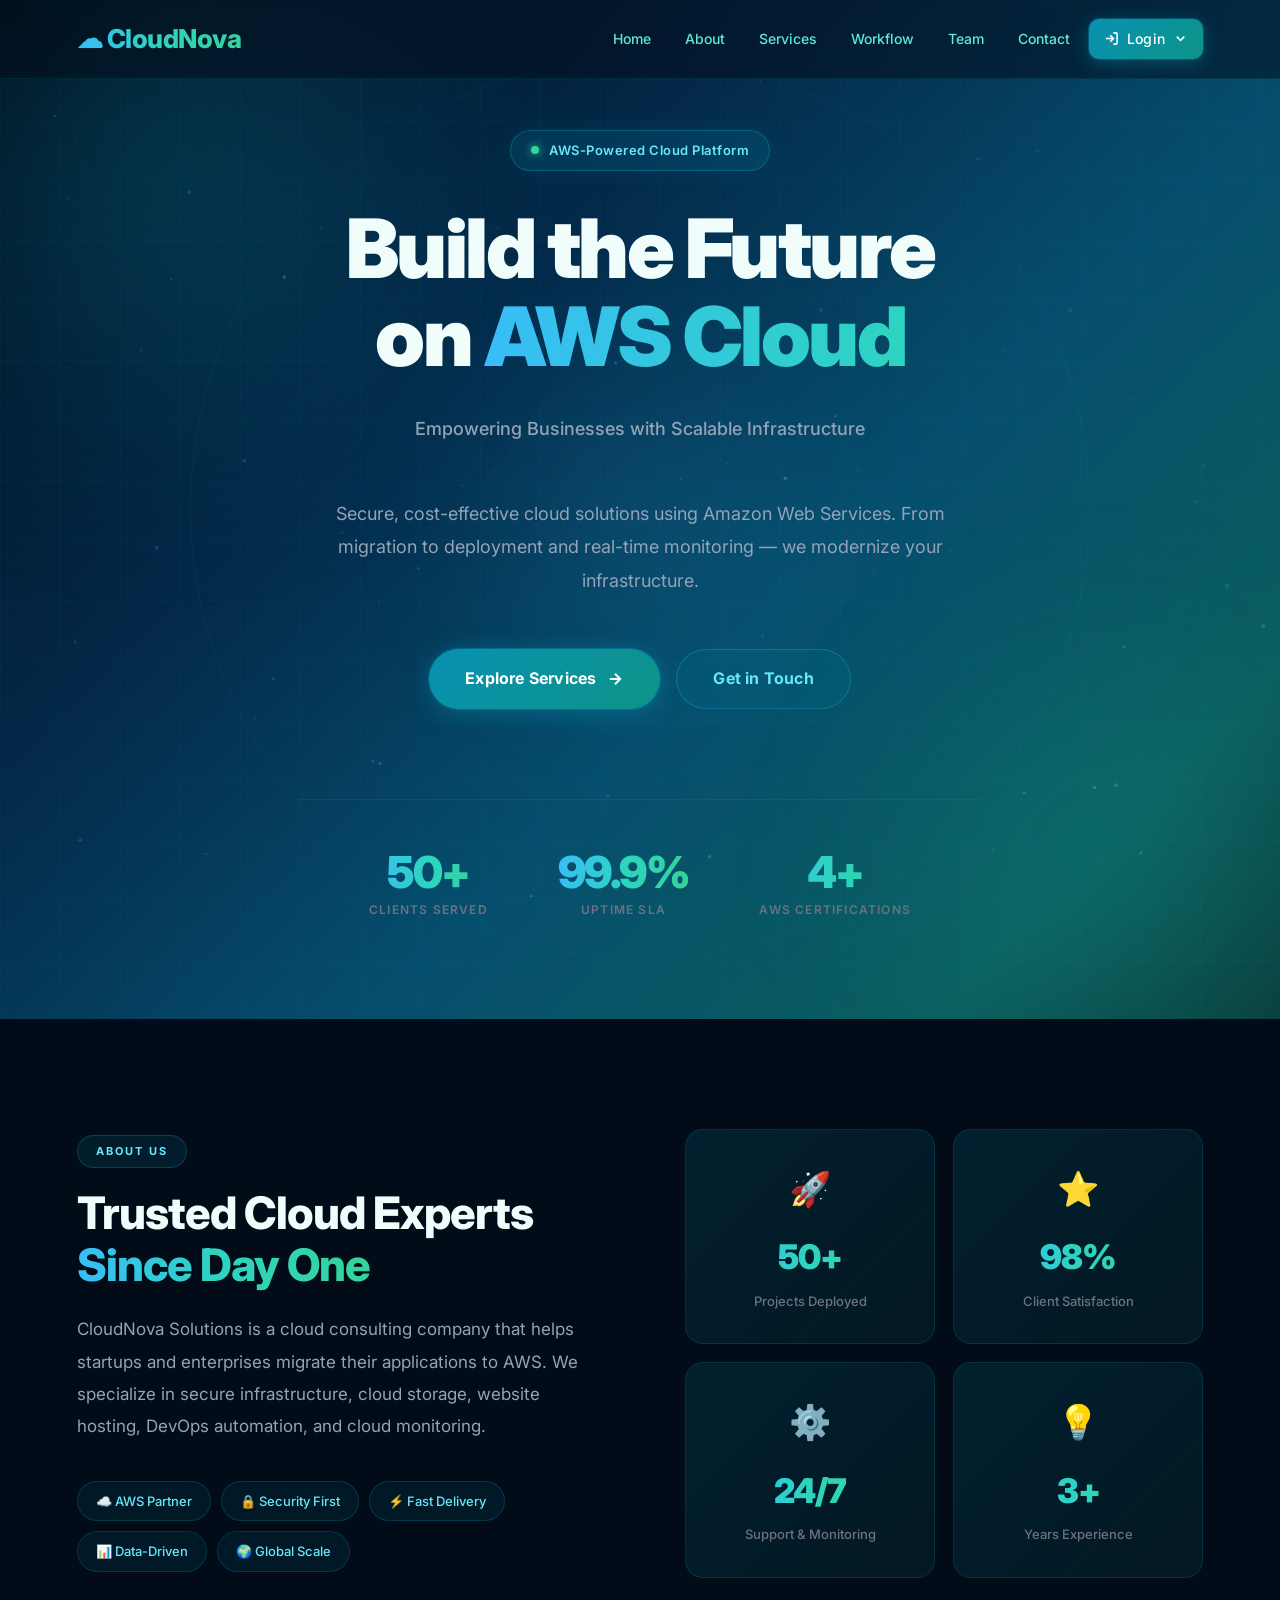
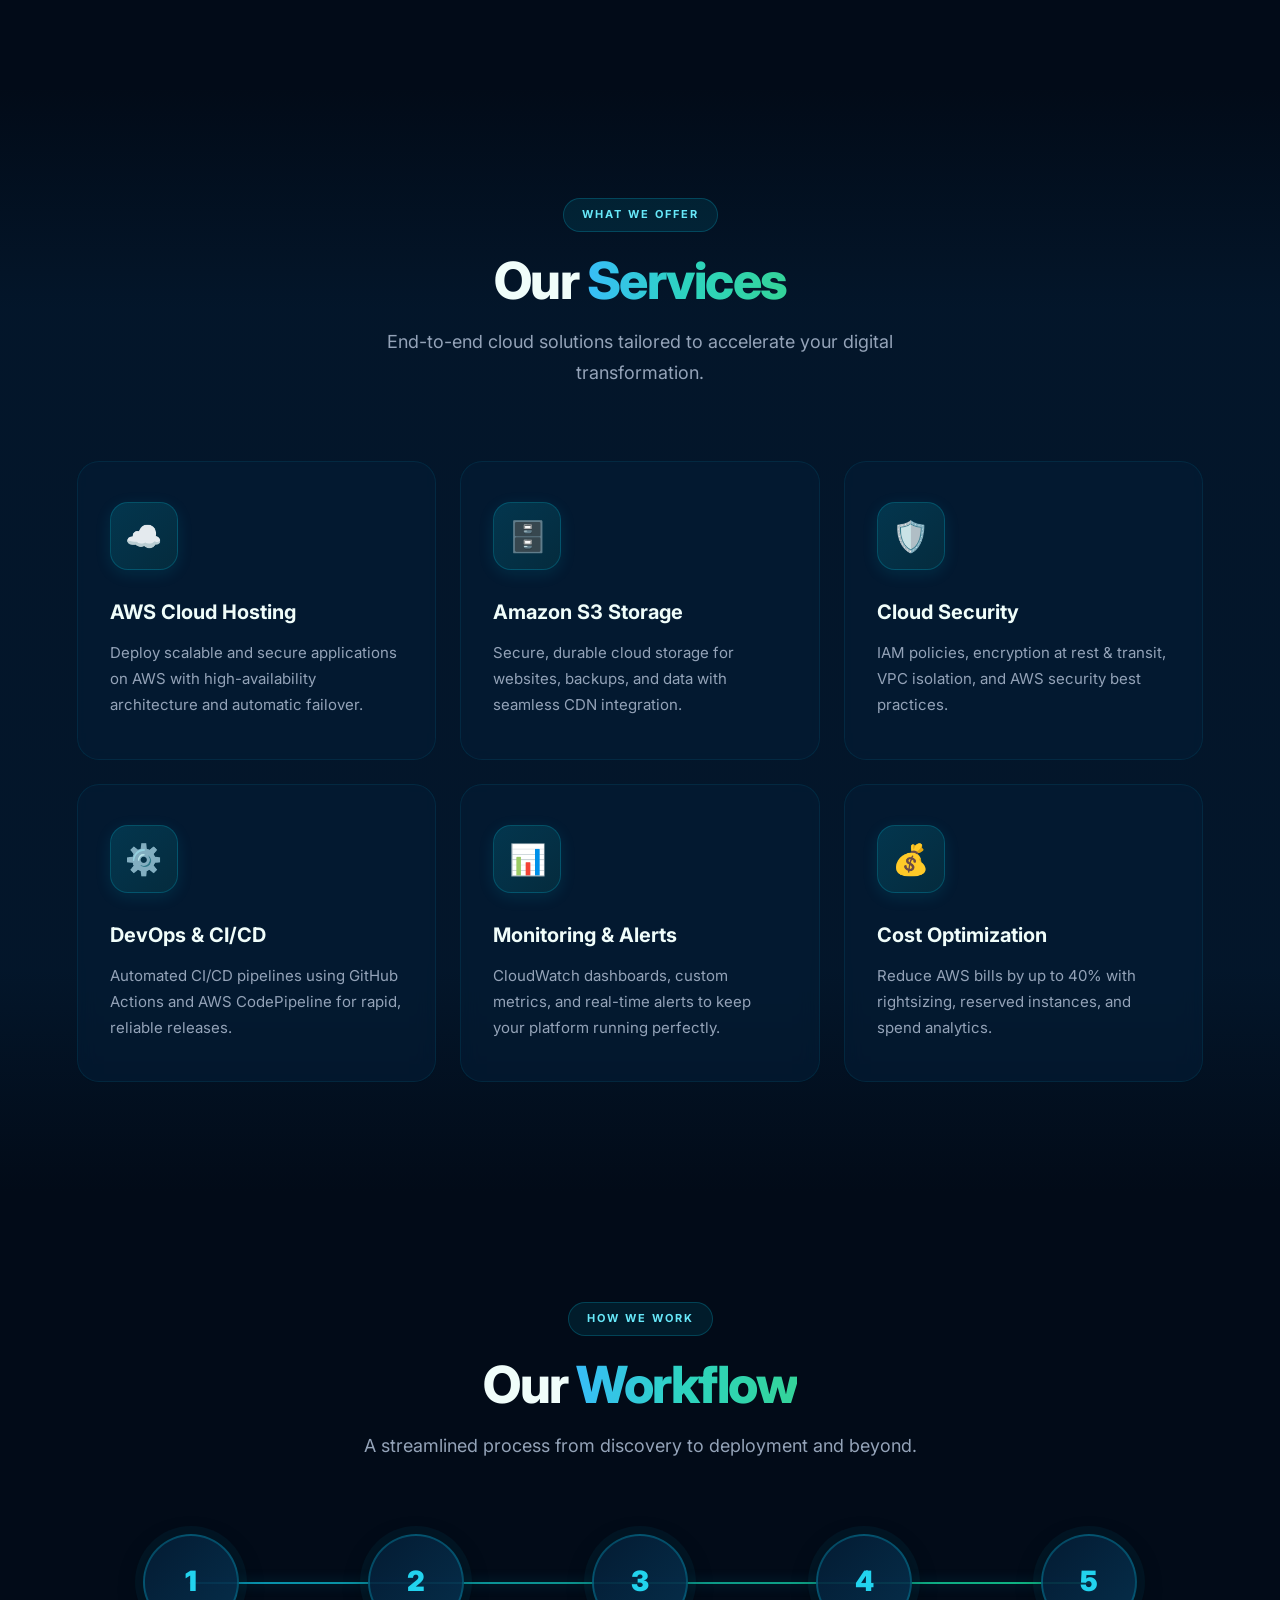
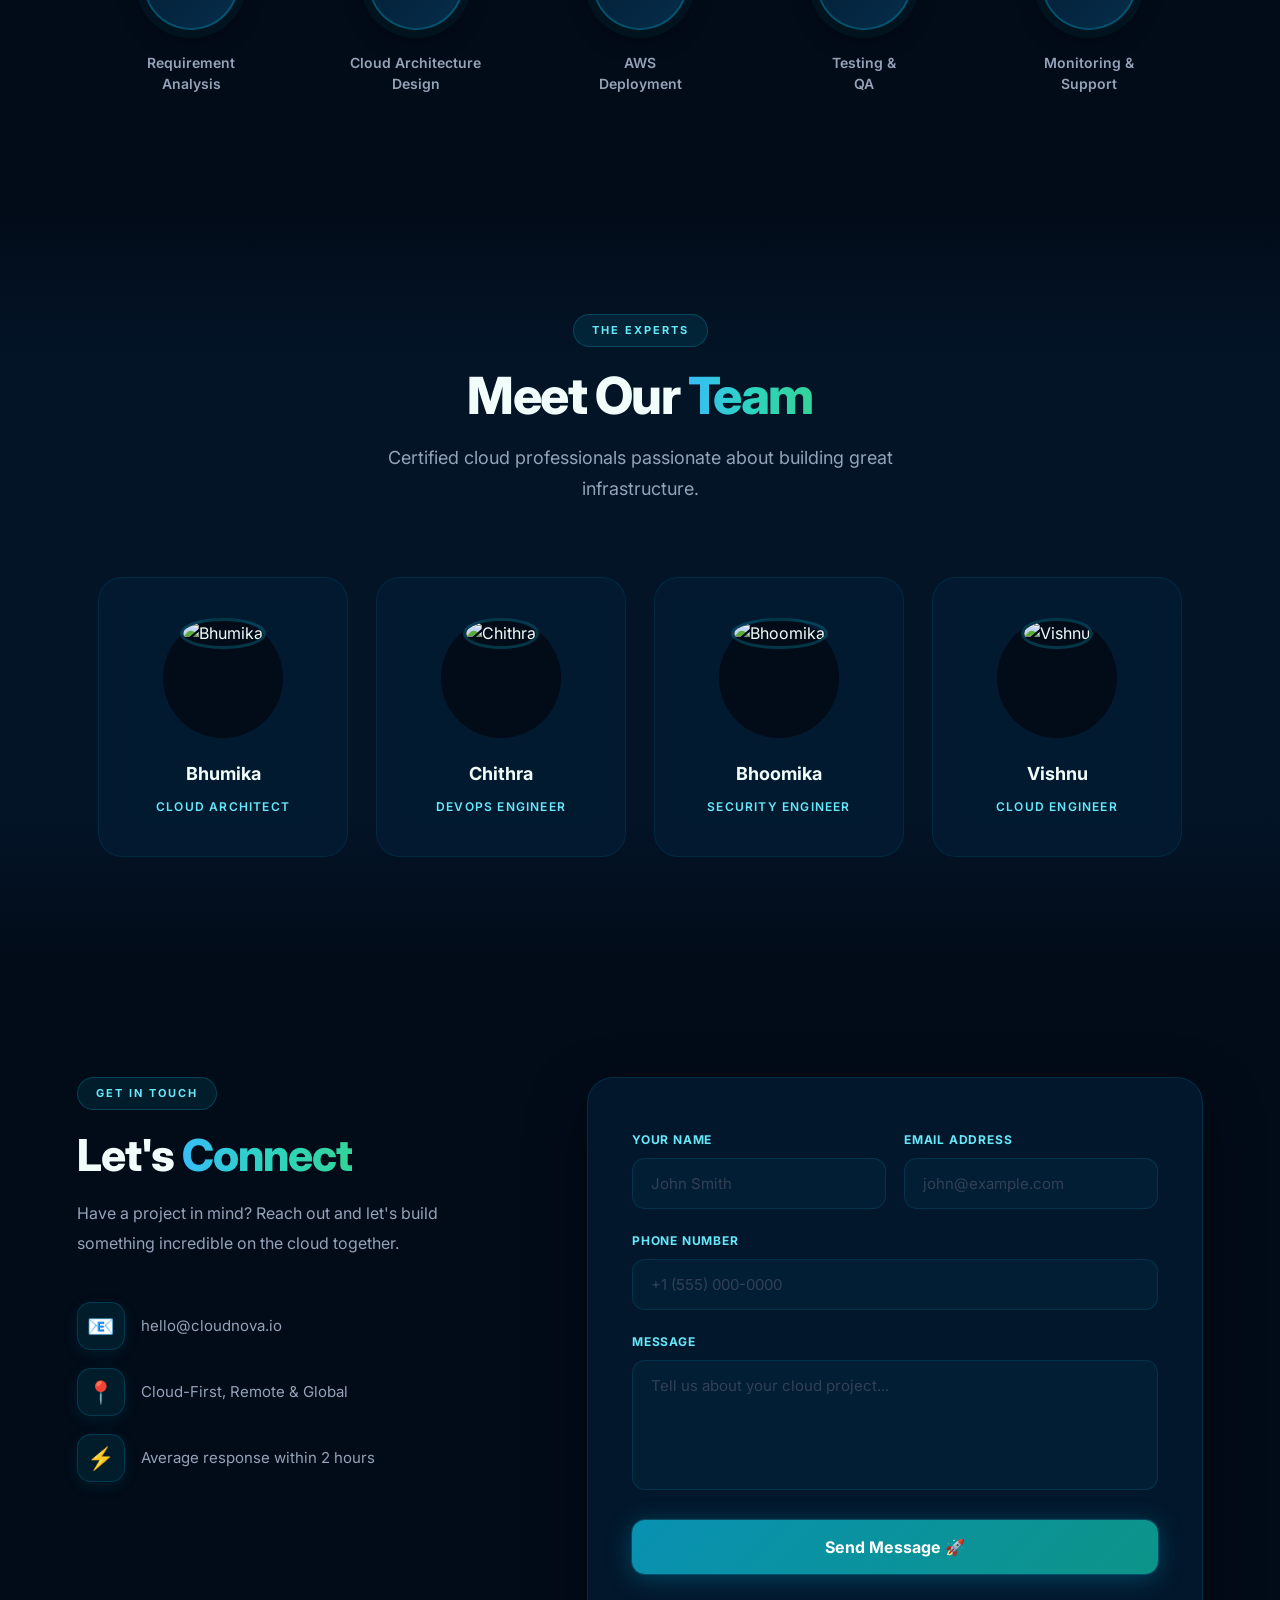
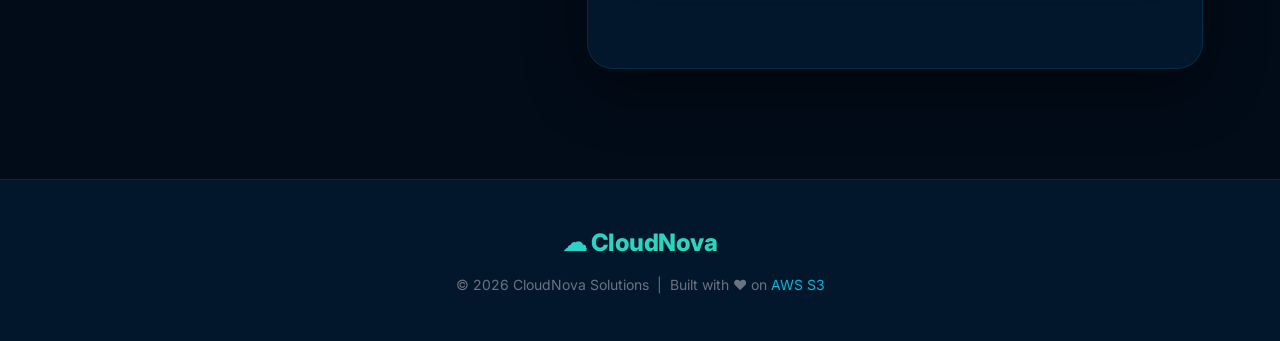
==== commit d092662c: "Fix image file extensions for team members" ====
--- a/index.html
+++ b/index.html
@@ -227,28 +227,28 @@
   <div class="team-grid">
     <div class="member reveal">
       <div class="member-img-wrap">
-        <img src="images/Bhumika.jpeg.jpeg" alt="Bhumika">
+        <img src="images/Bhumika.jpeg" alt="Bhumika">
       </div>
       <h3>Bhumika</h3>
       <p>Cloud Architect</p>
     </div>
     <div class="member reveal">
       <div class="member-img-wrap">
-        <img src="images/Chithra.jpeg.jpeg" alt="Chithra">
+        <img src="images/Chithra.jpeg" alt="Chithra">
       </div>
       <h3>Chithra</h3>
       <p>DevOps Engineer</p>
     </div>
     <div class="member reveal">
       <div class="member-img-wrap">
-        <img src="images/Bhoomika.jpeg.jpeg" alt="Bhoomika">
+        <img src="images/Bhoomika.jpeg" alt="Bhoomika">
       </div>
       <h3>Bhoomika</h3>
       <p>Security Engineer</p>
     </div>
     <div class="member reveal">
       <div class="member-img-wrap">
-        <img src="images/Vishnu.jpeg.jpeg" alt="Vishnu">
+        <img src="images/Vishnu.jpeg" alt="Vishnu">
       </div>
       <h3>Vishnu</h3>
       <p>Cloud Engineer</p>
@@ -319,4 +319,4 @@
 <script src="script.js"></script>
 
 </body>
-</html>+</html>
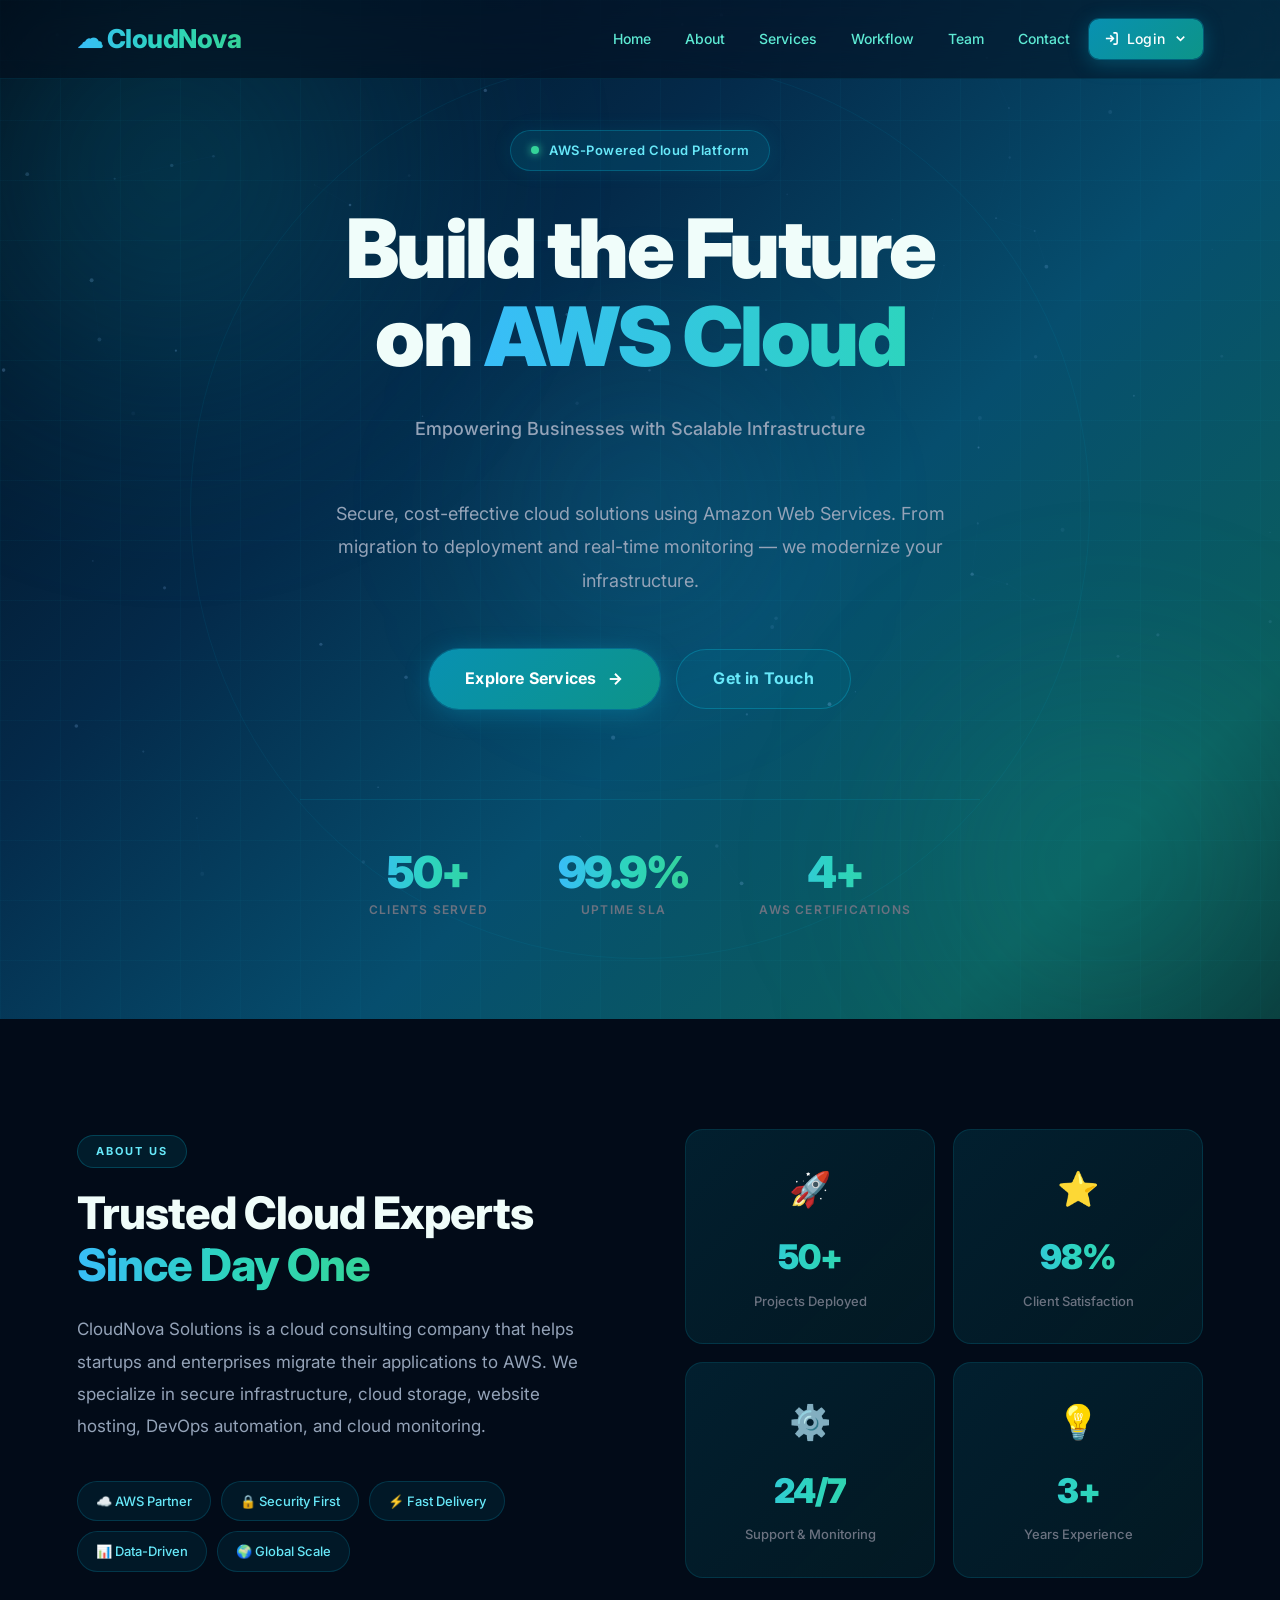
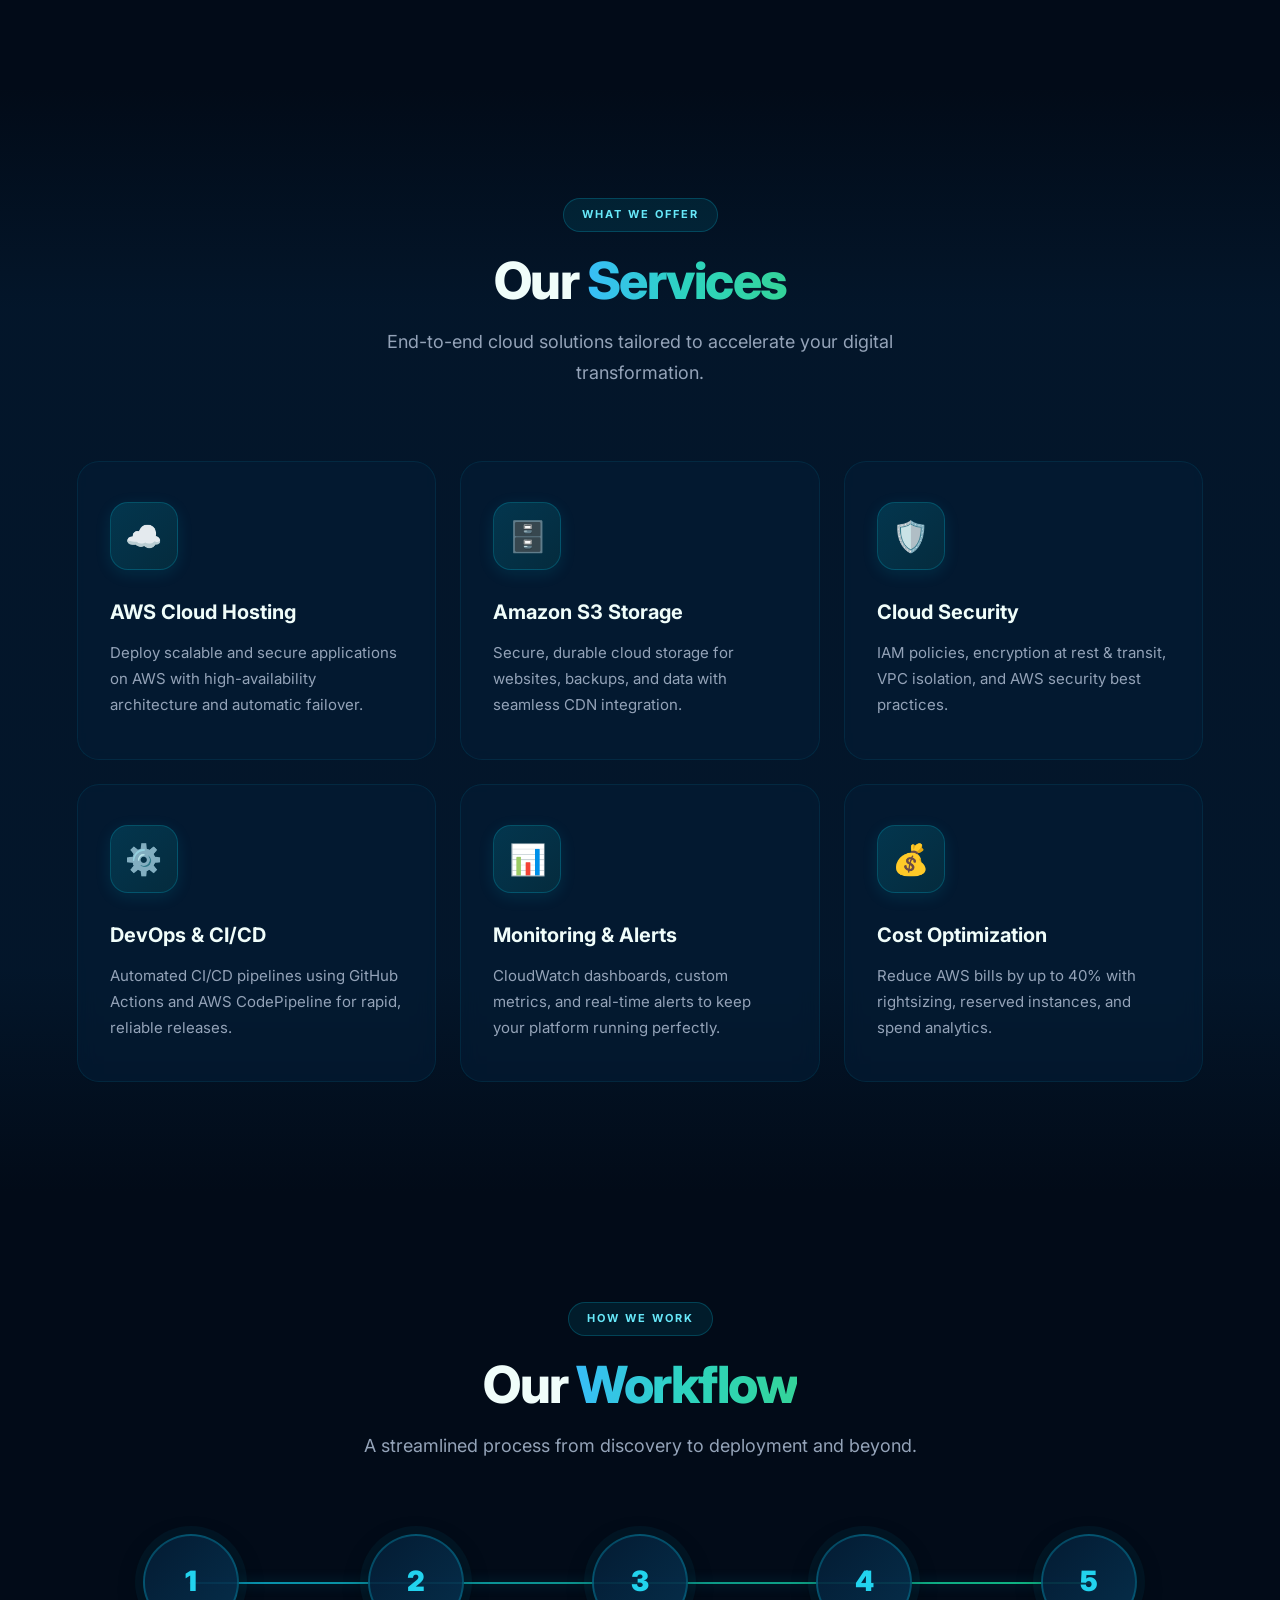
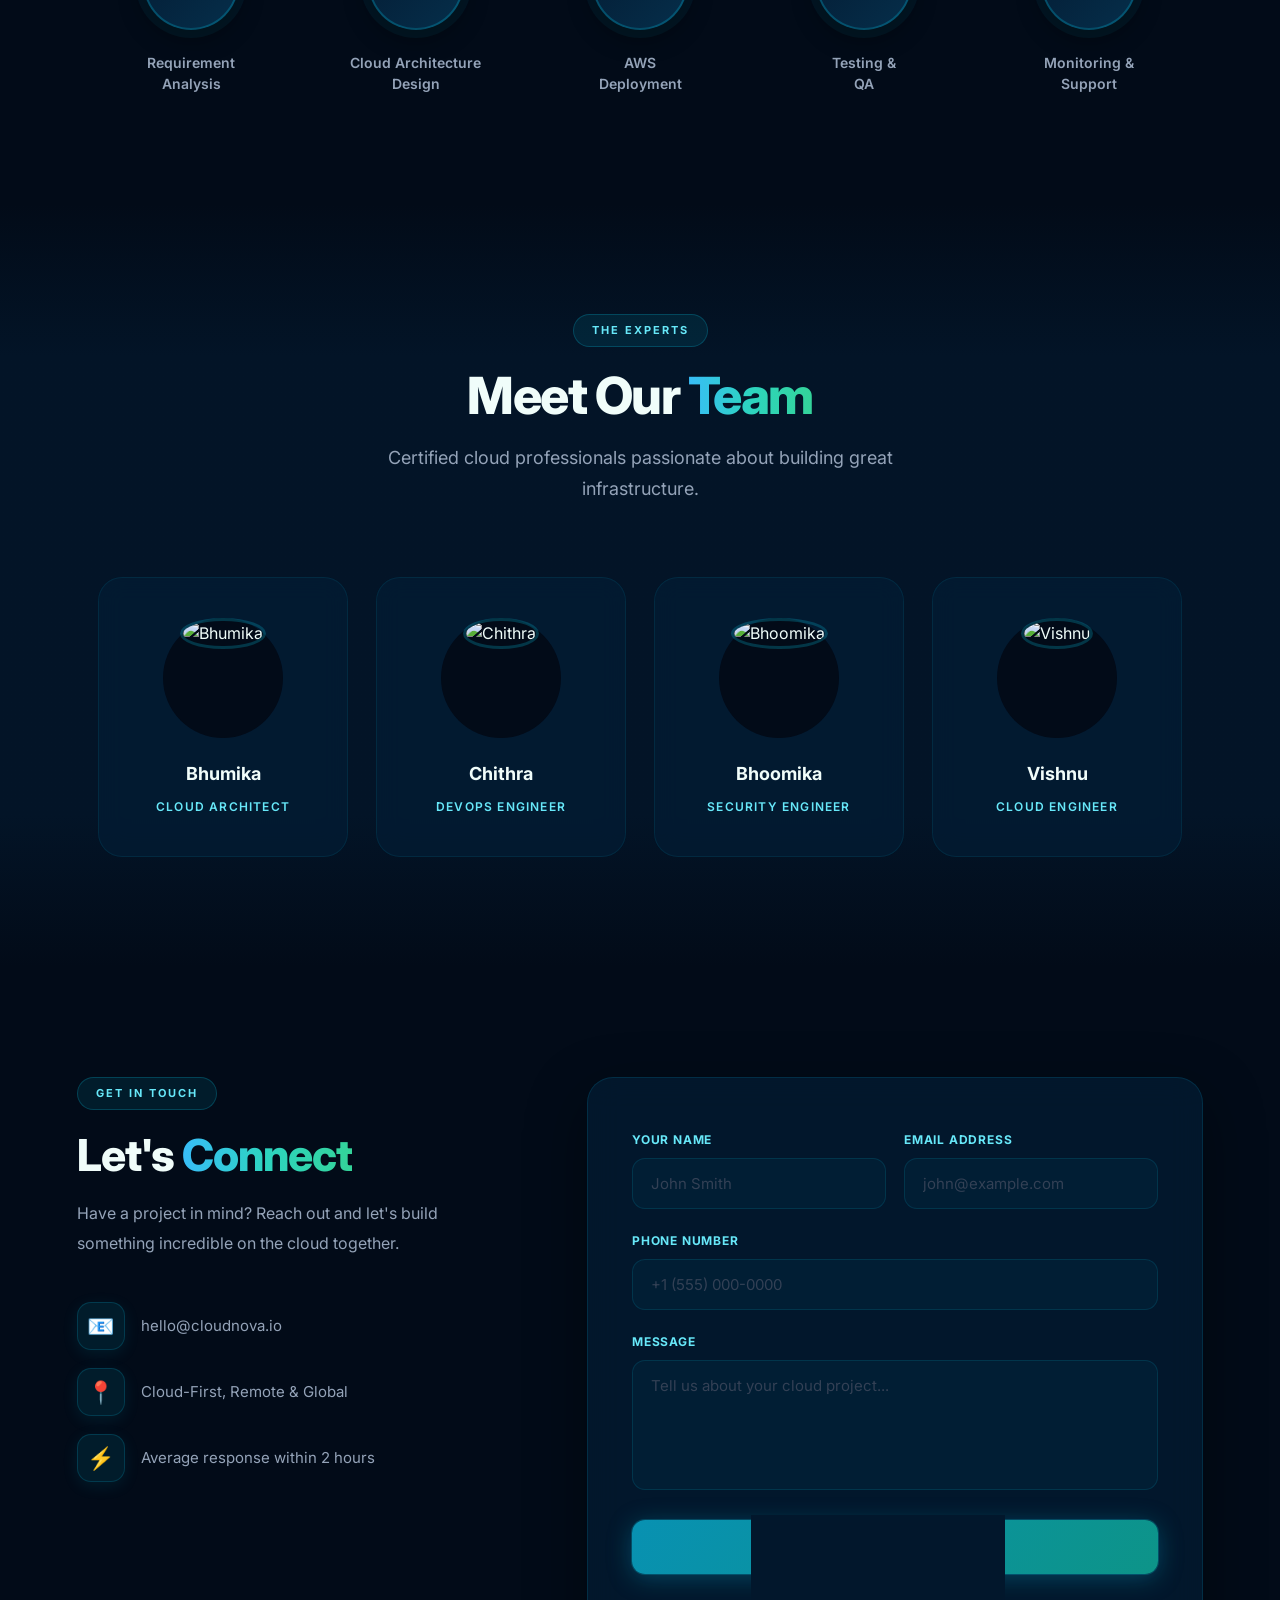
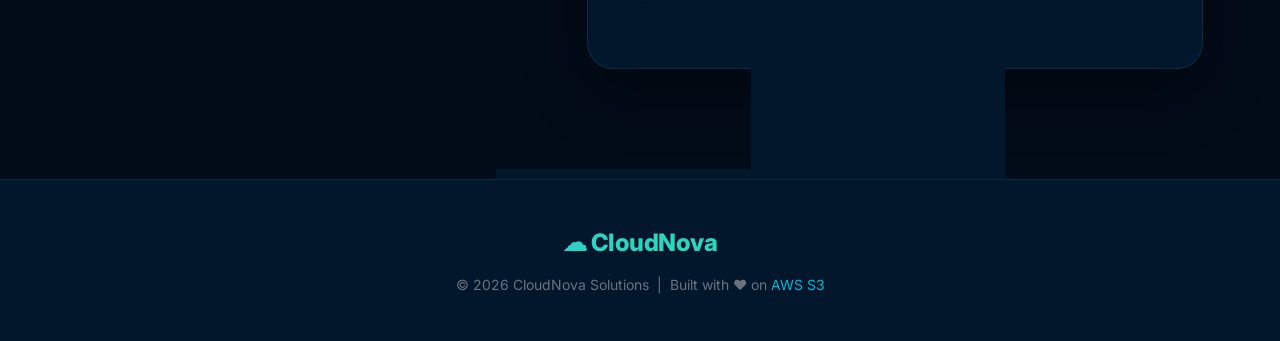
==== commit aed4cc3e: "Update user dashboard and logout options in HTML" ====
--- a/index.html
+++ b/index.html
@@ -28,18 +28,25 @@
           <svg viewBox="0 0 24 24" fill="none" stroke="currentColor" stroke-width="2.5"><polyline points="6 9 12 15 18 9"/></svg>
         </a>
         <div class="dropdown-menu">
+          <a href="user-dashboard.html" class="dropdown-item di-user">
+            <div class="di-icon">📊</div>
+            <div>
+              <strong>User Dashboard</strong>
+              <small>View your services & bills</small>
+            </div>
+          </a>
           <a href="admin.html" class="dropdown-item di-admin">
             <div class="di-icon">🛡️</div>
             <div>
-              <strong>Admin Login</strong>
+              <strong>Admin Portal</strong>
               <small>Manage platform & messages</small>
             </div>
           </a>
-          <a href="user-login.html" class="dropdown-item di-user">
-            <div class="di-icon">👤</div>
+          <a href="#" class="dropdown-item" onclick="sessionStorage.removeItem('isLoggedIn'); window.location.reload();" style="border-top: 1px solid rgba(255,255,255,0.08);">
+            <div class="di-icon" style="background: rgba(239,68,68,0.1); color: #f87171;">🚪</div>
             <div>
-              <strong>User Login</strong>
-              <small>Access your account</small>
+              <strong>Logout</strong>
+              <small>End your session</small>
             </div>
           </a>
         </div>
@@ -54,6 +61,7 @@
   <div class="hero-blob blob-a"></div>
   <div class="hero-blob blob-b"></div>
   <div class="hero-blob blob-c"></div>
+  <div class="hero-blob blob-d"></div>
 
   <div class="hero-content">
     <div class="hero-badge">
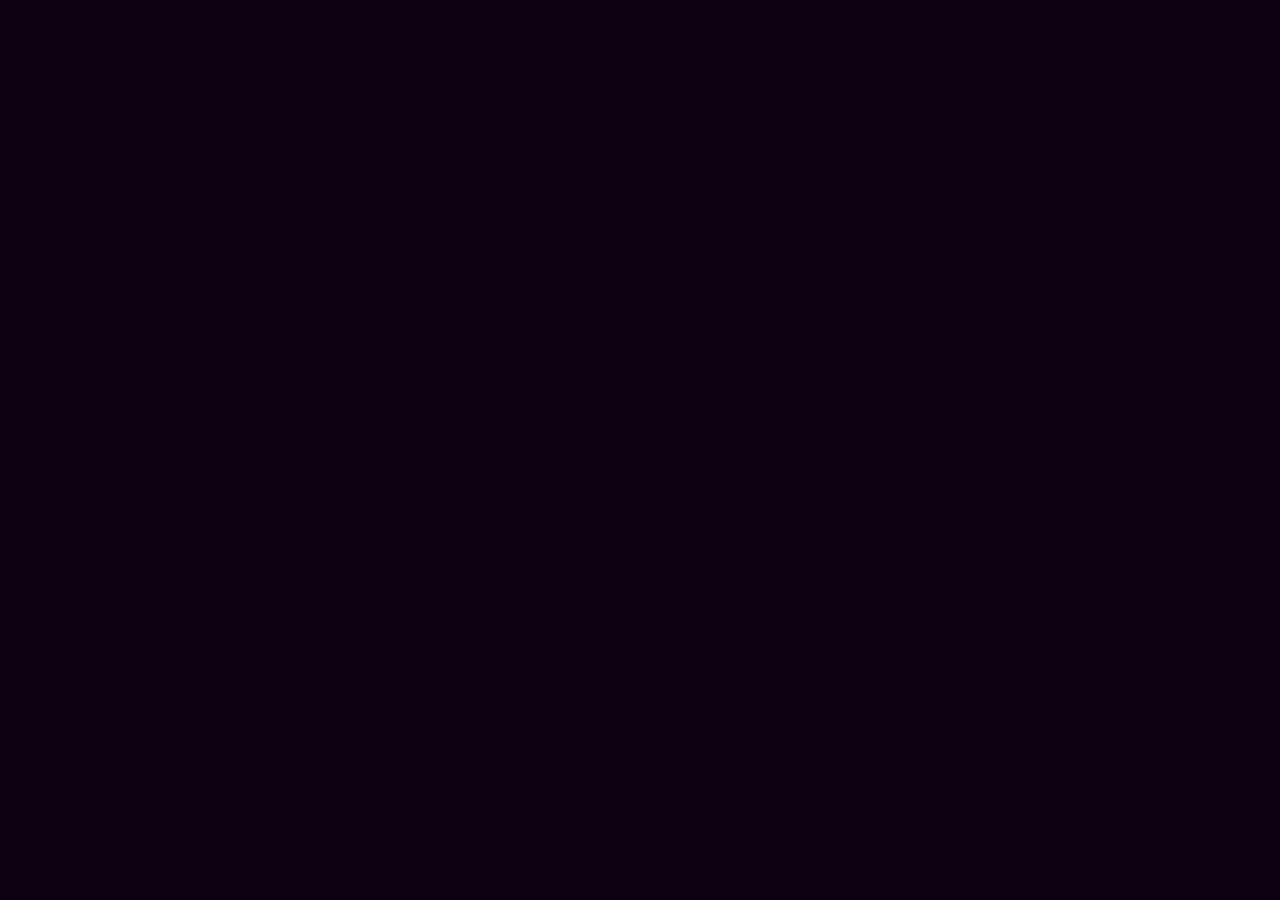
==== commit e3a6e3d1: "Update image paths for team members" ====
--- a/index.html
+++ b/index.html
@@ -235,28 +235,28 @@
   <div class="team-grid">
     <div class="member reveal">
       <div class="member-img-wrap">
-        <img src="images/Bhumika.jpeg" alt="Bhumika">
+        <img src="Bhumika.jpeg" alt="Bhumika">
       </div>
       <h3>Bhumika</h3>
       <p>Cloud Architect</p>
     </div>
     <div class="member reveal">
       <div class="member-img-wrap">
-        <img src="images/Chithra.jpeg" alt="Chithra">
+        <img src="Chithra.jpeg" alt="Chithra">
       </div>
       <h3>Chithra</h3>
       <p>DevOps Engineer</p>
     </div>
     <div class="member reveal">
       <div class="member-img-wrap">
-        <img src="images/Bhoomika.jpeg" alt="Bhoomika">
+        <img src="Bhoomika.jpeg" alt="Bhoomika">
       </div>
       <h3>Bhoomika</h3>
       <p>Security Engineer</p>
     </div>
     <div class="member reveal">
       <div class="member-img-wrap">
-        <img src="images/Vishnu.jpeg" alt="Vishnu">
+        <img src="Vishnu.jpeg" alt="Vishnu">
       </div>
       <h3>Vishnu</h3>
       <p>Cloud Engineer</p>
--- a/style.css
+++ b/style.css
@@ -1,51 +1,51 @@
 /* ============================================
-   CLOUDNOVA — OCEAN PREMIUM THEME
-   Palette: Deep Ocean → Teal → Emerald
-   Style: Vibrant Glassmorphism + Mesh Gradient
+   CLOUDNOVA — PINK PREMIUM THEME
+   Palette: Deep Rose × Hot Pink × Violet
+   Style: Dark Glassmorphism + Pink Glow
 ============================================ */
 
 @import url('https://fonts.googleapis.com/css2?family=Inter:wght@300;400;500;600;700;800;900&display=swap');
 
-/* ── Reset & Tokens ── */
 *, *::before, *::after {
   margin: 0; padding: 0;
   box-sizing: border-box;
 }
 
 :root {
-  /* Palette */
-  --ocean-deep:   #020b18;
-  --ocean-mid:    #041d36;
-  --ocean-blue:   #0369a1;
-  --electric:     #06b6d4;        /* cyan */
-  --teal:         #14b8a6;
-  --emerald:      #10b981;
-  --mint:         #34d399;
-  --sky:          #38bdf8;
+  /* Core Palette */
+  --bg-deep:      #0d0010;
+  --bg-mid:       #1a0020;
+  --bg-card:      rgba(255,255,255,0.04);
+  --pink:         #ec4899;
+  --hot-pink:     #f43f5e;
+  --rose:         #fb7185;
+  --fuchsia:      #d946ef;
+  --violet:       #a855f7;
+  --lavender:     #c084fc;
+  --soft-white:   #fdf2f8;
 
   /* Gradients */
-  --grad-hero:    linear-gradient(135deg, #020b18 0%, #042a4a 35%, #064e6e 60%, #0b5e5e 85%, #0a3d3d 100%);
-  --grad-accent:  linear-gradient(135deg, #06b6d4, #14b8a6, #10b981);
-  --grad-card:    linear-gradient(135deg, rgba(6,182,212,0.12), rgba(20,184,166,0.08));
-  --grad-btn:     linear-gradient(135deg, #0891b2, #0d9488);
-  --grad-btn-h:   linear-gradient(135deg, #06b6d4, #14b8a6);
-  --grad-text:    linear-gradient(90deg, #38bdf8, #2dd4bf, #34d399);
-
-  /* Surfaces */
-  --card-bg:      rgba(255,255,255,0.04);
-  --card-bg-h:    rgba(255,255,255,0.07);
-  --border:       rgba(255,255,255,0.08);
-  --border-glow:  rgba(6,182,212,0.4);
+  --grad-hero:    linear-gradient(135deg, #0d0010 0%, #1a0025 30%, #2d0040 55%, #1a0030 80%, #0d0010 100%);
+  --grad-text:    linear-gradient(90deg, #f43f5e, #ec4899, #d946ef, #a855f7);
+  --grad-btn:     linear-gradient(135deg, #db2777, #9333ea);
+  --grad-btn-h:   linear-gradient(135deg, #ec4899, #a855f7);
+  --grad-card:    linear-gradient(135deg, rgba(236,72,153,0.1), rgba(168,85,247,0.06));
+  --grad-accent:  linear-gradient(135deg, #f43f5e, #ec4899, #d946ef, #a855f7);
+
+  /* Borders */
+  --border:       rgba(255,255,255,0.07);
+  --border-pink:  rgba(236,72,153,0.35);
+  --border-glow:  rgba(236,72,153,0.45);
 
   /* Text */
-  --text-1:  #f0fdfa;
-  --text-2:  #99f6e4;
-  --text-3:  #5eead4;
+  --text-1:  #fdf2f8;
+  --text-2:  #f9a8d4;
+  --text-3:  #f472b6;
   --text-4:  #6b7280;
 
-  /* Shadows */
-  --shadow-card: 0 8px 40px rgba(2,11,24,0.6);
-  --shadow-glow: 0 0 40px rgba(6,182,212,0.2);
+  /* Effects */
+  --shadow-glow: 0 0 40px rgba(236,72,153,0.2);
+  --shadow-card: 0 8px 40px rgba(13,0,16,0.7);
 
   --radius: 18px;
   --transition: 0.35s cubic-bezier(0.4,0,0.2,1);
@@ -55,16 +55,19 @@
 
 body {
   font-family: 'Inter', sans-serif;
-  background: var(--ocean-deep);
+  background: var(--bg-deep);
   color: var(--text-1);
   overflow-x: hidden;
   line-height: 1.6;
 }
 
 /* Scrollbar */
-::-webkit-scrollbar { width: 6px; }
-::-webkit-scrollbar-track { background: var(--ocean-deep); }
-::-webkit-scrollbar-thumb { background: var(--electric); border-radius: 3px; }
+::-webkit-scrollbar { width: 5px; }
+::-webkit-scrollbar-track { background: var(--bg-deep); }
+::-webkit-scrollbar-thumb {
+  background: linear-gradient(#ec4899, #a855f7);
+  border-radius: 3px;
+}
 
 /* ══════════════════════════════════════════
    NAVIGATION
@@ -74,16 +77,16 @@
   width: 100%;
   top: 0;
   z-index: 1000;
-  background: rgba(2,11,24,0.5);
+  background: rgba(13,0,16,0.55);
   backdrop-filter: blur(24px);
   -webkit-backdrop-filter: blur(24px);
-  border-bottom: 1px solid rgba(6,182,212,0.12);
+  border-bottom: 1px solid rgba(236,72,153,0.12);
   transition: var(--transition);
 }
 
 header.scrolled {
-  background: rgba(2,11,24,0.92);
-  box-shadow: 0 4px 30px rgba(0,0,0,0.5), 0 0 0 1px rgba(6,182,212,0.1);
+  background: rgba(13,0,16,0.93);
+  box-shadow: 0 4px 30px rgba(0,0,0,0.6), 0 0 0 1px rgba(236,72,153,0.1);
 }
 
 .navbar {
@@ -100,10 +103,12 @@
   font-weight: 800;
   letter-spacing: -0.5px;
   background: var(--grad-text);
+  background-size: 200%;
   -webkit-background-clip: text;
   -webkit-text-fill-color: transparent;
   background-clip: text;
   text-decoration: none;
+  animation: gradShift 5s ease infinite;
 }
 
 .nav-links {
@@ -114,7 +119,7 @@
 }
 
 .nav-links a {
-  color: var(--text-3);
+  color: var(--text-2);
   text-decoration: none;
   font-size: 14px;
   font-weight: 500;
@@ -125,7 +130,7 @@
 
 .nav-links a:hover {
   color: var(--text-1);
-  background: rgba(6,182,212,0.1);
+  background: rgba(236,72,153,0.1);
 }
 
 /* Login Dropdown */
@@ -135,7 +140,7 @@
   display: flex;
   align-items: center;
   gap: 8px;
-  padding: 10px 20px;
+  padding: 10px 22px;
   background: var(--grad-btn);
   color: white !important;
   border-radius: 50px;
@@ -143,14 +148,14 @@
   font-size: 14px;
   cursor: pointer;
   transition: var(--transition);
-  box-shadow: 0 4px 20px rgba(8,145,178,0.4), 0 0 0 1px rgba(6,182,212,0.3);
+  box-shadow: 0 4px 20px rgba(219,39,119,0.45), 0 0 0 1px rgba(236,72,153,0.3);
   letter-spacing: 0.3px;
 }
 
 .login-trigger:hover {
   background: var(--grad-btn-h) !important;
   transform: translateY(-2px);
-  box-shadow: 0 8px 30px rgba(6,182,212,0.5);
+  box-shadow: 0 8px 32px rgba(236,72,153,0.55);
 }
 
 .login-trigger svg { width: 15px; height: 15px; }
@@ -159,9 +164,9 @@
   position: absolute;
   top: calc(100% + 14px);
   right: 0;
-  background: rgba(4,29,54,0.97);
+  background: rgba(26,0,32,0.97);
   backdrop-filter: blur(24px);
-  border: 1px solid rgba(6,182,212,0.2);
+  border: 1px solid rgba(236,72,153,0.2);
   border-radius: 16px;
   padding: 10px;
   min-width: 220px;
@@ -169,7 +174,7 @@
   visibility: hidden;
   transform: translateY(-8px) scale(0.97);
   transition: var(--transition);
-  box-shadow: 0 24px 60px rgba(0,0,0,0.7), 0 0 0 1px rgba(6,182,212,0.08);
+  box-shadow: 0 24px 60px rgba(0,0,0,0.8), 0 0 0 1px rgba(236,72,153,0.08);
 }
 
 .login-dropdown:hover .dropdown-menu {
@@ -191,9 +196,7 @@
   transition: var(--transition);
 }
 
-.dropdown-item:hover {
-  background: rgba(6,182,212,0.1);
-}
+.dropdown-item:hover { background: rgba(236,72,153,0.1); }
 
 .di-icon {
   width: 38px; height: 38px;
@@ -206,7 +209,7 @@
 }
 
 .di-admin .di-icon { background: rgba(239,68,68,0.15); }
-.di-user  .di-icon { background: rgba(16,185,129,0.15); }
+.di-user  .di-icon { background: rgba(168,85,247,0.15); }
 
 .dropdown-item small {
   display: block;
@@ -230,51 +233,55 @@
   overflow: hidden;
 }
 
-/* Animated mesh blobs */
+/* Animated blobs */
 .hero-blob {
   position: absolute;
   border-radius: 50%;
   pointer-events: none;
-  filter: blur(80px);
+  filter: blur(90px);
 }
 
 .blob-a {
-  width: 700px; height: 700px;
-  background: radial-gradient(circle, rgba(6,182,212,0.22) 0%, transparent 70%);
-  top: -180px; left: -180px;
-  animation: drift 16s ease-in-out infinite;
+  width: 750px; height: 750px;
+  background: radial-gradient(circle, rgba(236,72,153,0.25) 0%, transparent 70%);
+  top: -250px; left: -200px;
+  animation: drift 14s ease-in-out infinite;
 }
 
 .blob-b {
-  width: 550px; height: 550px;
-  background: radial-gradient(circle, rgba(20,184,166,0.18) 0%, transparent 70%);
-  bottom: -120px; right: -100px;
-  animation: drift 12s ease-in-out infinite reverse;
+  width: 600px; height: 600px;
+  background: radial-gradient(circle, rgba(168,85,247,0.2) 0%, transparent 70%);
+  bottom: -150px; right: -150px;
+  animation: drift 10s ease-in-out infinite reverse;
 }
 
 .blob-c {
-  width: 400px; height: 400px;
-  background: radial-gradient(circle, rgba(56,189,248,0.12) 0%, transparent 70%);
-  top: 50%; left: 50%;
-  transform: translate(-50%, -50%);
-  animation: drift 20s ease-in-out infinite 3s;
+  width: 450px; height: 450px;
+  background: radial-gradient(circle, rgba(217,70,239,0.15) 0%, transparent 70%);
+  top: 40%; left: 55%;
+  animation: drift 18s ease-in-out infinite 4s;
+}
+
+.blob-d {
+  width: 300px; height: 300px;
+  background: radial-gradient(circle, rgba(244,63,94,0.12) 0%, transparent 70%);
+  top: 20%; left: 10%;
+  animation: drift 12s ease-in-out infinite 2s;
 }
 
 @keyframes drift {
   0%, 100% { transform: translate(0,0) scale(1); }
-  33%       { transform: translate(40px,-40px) scale(1.06); }
-  66%       { transform: translate(-25px,25px) scale(0.96); }
-}
-
-/* Decorative grid lines */
+  33%       { transform: translate(35px,-35px) scale(1.06); }
+  66%       { transform: translate(-25px,20px) scale(0.96); }
+}
+
+/* Dot grid overlay */
 .hero::before {
   content: '';
   position: absolute;
   inset: 0;
-  background-image:
-    linear-gradient(rgba(6,182,212,0.04) 1px, transparent 1px),
-    linear-gradient(90deg, rgba(6,182,212,0.04) 1px, transparent 1px);
-  background-size: 60px 60px;
+  background-image: radial-gradient(rgba(236,72,153,0.12) 1px, transparent 1px);
+  background-size: 44px 44px;
   pointer-events: none;
 }
 
@@ -282,70 +289,71 @@
 .hero::after {
   content: '';
   position: absolute;
-  width: 900px; height: 900px;
+  width: 800px; height: 800px;
   border-radius: 50%;
-  border: 1px solid rgba(6,182,212,0.08);
+  border: 1px solid rgba(236,72,153,0.08);
   top: 50%; left: 50%;
-  transform: translate(-50%, -50%);
-  animation: ringPulse 6s ease-in-out infinite;
+  transform: translate(-50%,-50%);
+  animation: ringPulse 7s ease-in-out infinite;
+  pointer-events: none;
 }
 
 @keyframes ringPulse {
-  0%, 100% { box-shadow: 0 0 0 0 rgba(6,182,212,0.12), 0 0 80px rgba(6,182,212,0.06); }
-  50%       { box-shadow: 0 0 0 30px rgba(6,182,212,0.03), 0 0 120px rgba(6,182,212,0.1); }
+  0%, 100% { box-shadow: 0 0 60px rgba(236,72,153,0.08); transform: translate(-50%,-50%) scale(1); }
+  50%       { box-shadow: 0 0 120px rgba(236,72,153,0.15); transform: translate(-50%,-50%) scale(1.03); }
 }
 
 #heroCanvas {
   position: absolute;
   inset: 0;
   pointer-events: none;
-  opacity: 0.4;
+  opacity: 0.35;
 }
 
 .hero-content {
   position: relative;
   z-index: 2;
-  max-width: 920px;
+  max-width: 940px;
 }
 
 .hero-badge {
   display: inline-flex;
   align-items: center;
   gap: 10px;
-  background: rgba(6,182,212,0.12);
-  border: 1px solid rgba(6,182,212,0.3);
-  color: #67e8f9;
+  background: rgba(236,72,153,0.12);
+  border: 1px solid rgba(236,72,153,0.32);
+  color: #fbb6ce;
   font-size: 13px;
   font-weight: 600;
-  padding: 9px 20px;
+  padding: 9px 22px;
   border-radius: 50px;
-  margin-bottom: 34px;
+  margin-bottom: 36px;
   letter-spacing: 0.5px;
   animation: fadeInDown 0.8s ease both;
-  box-shadow: 0 0 20px rgba(6,182,212,0.1);
+  box-shadow: 0 0 24px rgba(236,72,153,0.1);
 }
 
 .hero-badge .dot {
   width: 8px; height: 8px;
-  background: var(--mint);
+  background: var(--rose);
   border-radius: 50%;
   animation: pulse 2s ease-in-out infinite;
-  box-shadow: 0 0 8px var(--mint);
+  box-shadow: 0 0 8px var(--rose);
 }
 
 @keyframes pulse {
   0%, 100% { opacity: 1; transform: scale(1); }
-  50%       { opacity: 0.5; transform: scale(0.7); }
+  50%       { opacity: 0.5; transform: scale(0.65); }
 }
 
 .hero h1 {
   font-size: clamp(42px, 6.5vw, 82px);
   font-weight: 900;
-  line-height: 1.08;
+  line-height: 1.07;
   letter-spacing: -2.5px;
-  margin-bottom: 30px;
+  margin-bottom: 28px;
   animation: fadeInUp 0.9s ease 0.1s both;
-  color: #f0fdfa;
+  color: #fdf2f8;
 }
 
 .gradient-text {
@@ -365,7 +373,7 @@
 .hero-sub {
   font-size: clamp(17px, 2vw, 22px);
   font-weight: 500;
-  color: var(--text-3);
+  color: var(--text-2);
   margin-bottom: 22px;
   animation: fadeInUp 0.9s ease 0.2s both;
 }
@@ -373,7 +381,7 @@
 .hero p {
   font-size: 18px;
   line-height: 1.85;
-  color: #94a3b8;
+  color: #be8fa8;
   max-width: 680px;
   margin: 0 auto 52px;
   animation: fadeInUp 0.9s ease 0.3s both;
@@ -398,33 +406,32 @@
   text-decoration: none;
   transition: var(--transition);
   cursor: pointer;
-  letter-spacing: 0.2px;
 }
 
 .btn-primary {
   background: var(--grad-btn);
   color: white;
-  box-shadow: 0 4px 24px rgba(8,145,178,0.45), 0 0 0 1px rgba(6,182,212,0.3);
+  box-shadow: 0 4px 24px rgba(219,39,119,0.5), 0 0 0 1px rgba(236,72,153,0.3);
 }
 
 .btn-primary:hover {
   background: var(--grad-btn-h);
   transform: translateY(-3px);
-  box-shadow: 0 10px 40px rgba(6,182,212,0.55), 0 0 0 1px rgba(6,182,212,0.4);
+  box-shadow: 0 10px 40px rgba(236,72,153,0.6);
 }
 
 .btn-outline {
-  background: rgba(6,182,212,0.06);
-  color: #67e8f9;
-  border: 1px solid rgba(6,182,212,0.35);
+  background: rgba(236,72,153,0.07);
+  color: #fbb6ce;
+  border: 1px solid rgba(236,72,153,0.35);
   backdrop-filter: blur(10px);
 }
 
 .btn-outline:hover {
-  background: rgba(6,182,212,0.14);
-  border-color: rgba(6,182,212,0.6);
+  background: rgba(236,72,153,0.15);
+  border-color: rgba(236,72,153,0.6);
   transform: translateY(-3px);
-  box-shadow: 0 8px 30px rgba(6,182,212,0.2);
+  box-shadow: 0 8px 30px rgba(236,72,153,0.2);
 }
 
 /* Hero Stats */
@@ -436,7 +443,7 @@
   gap: 70px;
   margin-top: 90px;
   padding-top: 50px;
-  border-top: 1px solid rgba(6,182,212,0.15);
+  border-top: 1px solid rgba(236,72,153,0.15);
   animation: fadeInUp 0.9s ease 0.5s both;
 }
 
@@ -475,9 +482,9 @@
 
 .section-badge {
   display: inline-block;
-  background: rgba(6,182,212,0.1);
-  border: 1px solid rgba(6,182,212,0.25);
-  color: #67e8f9;
+  background: rgba(236,72,153,0.1);
+  border: 1px solid rgba(236,72,153,0.25);
+  color: #fbb6ce;
   font-size: 11px;
   font-weight: 700;
   padding: 7px 18px;
@@ -491,7 +498,7 @@
   font-size: clamp(34px, 4vw, 56px);
   font-weight: 800;
   letter-spacing: -1.5px;
-  color: #f0fdfa;
+  color: #fdf2f8;
   line-height: 1.1;
   margin-bottom: 18px;
 }
@@ -505,7 +512,7 @@
 
 .section-sub {
   font-size: 18px;
-  color: #94a3b8;
+  color: #be8fa8;
   max-width: 580px;
   margin: 0 auto;
   line-height: 1.75;
@@ -531,14 +538,14 @@
   font-size: clamp(30px, 3.5vw, 46px);
   font-weight: 800;
   letter-spacing: -1px;
-  color: #f0fdfa;
+  color: #fdf2f8;
   margin-bottom: 22px;
   line-height: 1.15;
 }
 
 .about-text > p {
   font-size: 17px;
-  color: #94a3b8;
+  color: #be8fa8;
   line-height: 1.9;
   margin-bottom: 38px;
 }
@@ -554,18 +561,18 @@
   align-items: center;
   gap: 8px;
   padding: 9px 18px;
-  background: rgba(6,182,212,0.08);
-  border: 1px solid rgba(6,182,212,0.2);
+  background: rgba(236,72,153,0.08);
+  border: 1px solid rgba(236,72,153,0.2);
   border-radius: 50px;
   font-size: 13px;
-  color: #67e8f9;
+  color: #fbb6ce;
   font-weight: 500;
   transition: var(--transition);
 }
 
 .pill:hover {
-  background: rgba(6,182,212,0.15);
-  border-color: rgba(6,182,212,0.4);
+  background: rgba(236,72,153,0.15);
+  border-color: rgba(236,72,153,0.45);
 }
 
 .about-visual {
@@ -575,8 +582,8 @@
 }
 
 .av-card {
-  background: var(--grad-card);
-  border: 1px solid rgba(6,182,212,0.15);
+  background: rgba(236,72,153,0.06);
+  border: 1px solid rgba(236,72,153,0.15);
   border-radius: var(--radius);
   padding: 32px 26px;
   text-align: center;
@@ -589,15 +596,15 @@
   content: '';
   position: absolute;
   inset: 0;
-  background: linear-gradient(135deg, rgba(6,182,212,0.06), rgba(16,185,129,0.04));
+  background: linear-gradient(135deg, rgba(236,72,153,0.08), rgba(168,85,247,0.05));
   opacity: 0;
   transition: var(--transition);
 }
 
 .av-card:hover {
   transform: translateY(-6px);
-  border-color: rgba(6,182,212,0.4);
-  box-shadow: 0 16px 40px rgba(6,182,212,0.12), 0 0 0 1px rgba(6,182,212,0.15);
+  border-color: rgba(236,72,153,0.4);
+  box-shadow: 0 16px 40px rgba(236,72,153,0.12), 0 0 0 1px rgba(236,72,153,0.15);
 }
 
 .av-card:hover::before { opacity: 1; }
@@ -628,8 +635,8 @@
   padding: 110px 6%;
   background: linear-gradient(180deg,
     transparent,
-    rgba(4,29,54,0.6) 20%,
-    rgba(4,29,54,0.6) 80%,
+    rgba(26,0,32,0.6) 20%,
+    rgba(26,0,32,0.6) 80%,
     transparent
   );
 }
@@ -641,8 +648,8 @@
 }
 
 .service-card {
-  background: rgba(4,29,54,0.6);
-  border: 1px solid rgba(6,182,212,0.1);
+  background: rgba(26,0,32,0.6);
+  border: 1px solid rgba(236,72,153,0.1);
   border-radius: 22px;
   padding: 40px 32px;
   transition: var(--transition);
@@ -652,7 +659,7 @@
   backdrop-filter: blur(10px);
 }
 
-/* Glowing top border on hover */
+/* Top glow strip */
 .service-card::before {
   content: '';
   position: absolute;
@@ -667,15 +674,15 @@
   content: '';
   position: absolute;
   inset: 0;
-  background: linear-gradient(135deg, rgba(6,182,212,0.06), rgba(20,184,166,0.04));
+  background: linear-gradient(135deg, rgba(236,72,153,0.06), rgba(168,85,247,0.04));
   opacity: 0;
   transition: var(--transition);
 }
 
 .service-card:hover {
-  border-color: rgba(6,182,212,0.35);
+  border-color: rgba(236,72,153,0.4);
   transform: translateY(-10px);
-  box-shadow: 0 20px 50px rgba(6,182,212,0.12), 0 0 0 1px rgba(6,182,212,0.12);
+  box-shadow: 0 20px 50px rgba(236,72,153,0.14), 0 0 0 1px rgba(236,72,153,0.12);
 }
 
 .service-card:hover::before { opacity: 1; }
@@ -691,26 +698,20 @@
   justify-content: center;
   font-size: 30px;
   margin-bottom: 26px;
-  background: linear-gradient(135deg, rgba(6,182,212,0.18), rgba(20,184,166,0.12));
-  border: 1px solid rgba(6,182,212,0.25);
-  box-shadow: 0 4px 16px rgba(6,182,212,0.12);
+  background: linear-gradient(135deg, rgba(236,72,153,0.18), rgba(168,85,247,0.12));
+  border: 1px solid rgba(236,72,153,0.25);
+  box-shadow: 0 4px 20px rgba(236,72,153,0.12);
 }
 
 .service-card h3 {
-  position: relative;
-  z-index: 1;
-  font-size: 20px;
-  font-weight: 700;
-  color: #f0fdfa;
-  margin-bottom: 12px;
+  position: relative; z-index: 1;
+  font-size: 20px; font-weight: 700;
+  color: #fdf2f8; margin-bottom: 12px;
 }
 
 .service-card p {
-  position: relative;
-  z-index: 1;
-  font-size: 15px;
-  color: #94a3b8;
-  line-height: 1.75;
+  position: relative; z-index: 1;
+  font-size: 15px; color: #be8fa8; line-height: 1.75;
 }
 
 /* ══════════════════════════════════════════
@@ -730,58 +731,53 @@
   padding: 0 10px;
 }
 
-/* Gradient connector line */
 .workflow-track::before {
   content: '';
   position: absolute;
   top: 48px; left: 10%; right: 10%;
   height: 2px;
-  background: linear-gradient(90deg, #0891b2, #0d9488, #10b981);
+  background: linear-gradient(90deg, #db2777, #ec4899, #d946ef, #a855f7);
   border-radius: 2px;
-  box-shadow: 0 0 12px rgba(6,182,212,0.4);
+  box-shadow: 0 0 14px rgba(236,72,153,0.5);
 }
 
 .step {
-  flex: 1;
-  min-width: 130px;
+  flex: 1; min-width: 130px;
   text-align: center;
-  position: relative;
-  z-index: 1;
+  position: relative; z-index: 1;
 }
 
 .step-num {
   width: 96px; height: 96px;
   margin: 0 auto 22px;
   border-radius: 50%;
-  background: linear-gradient(135deg, rgba(4,29,54,0.9), rgba(6,50,80,0.9));
-  border: 2px solid rgba(6,182,212,0.3);
+  background: linear-gradient(135deg, rgba(26,0,32,0.95), rgba(45,0,60,0.95));
+  border: 2px solid rgba(236,72,153,0.3);
   display: flex;
   align-items: center;
   justify-content: center;
   font-size: 28px;
   font-weight: 900;
-  color: #22d3ee;
-  transition: var(--transition);
-  box-shadow: 0 0 0 8px rgba(6,182,212,0.06), 0 8px 24px rgba(0,0,0,0.4);
+  color: #f9a8d4;
+  transition: var(--transition);
+  box-shadow: 0 0 0 8px rgba(236,72,153,0.06), 0 8px 24px rgba(0,0,0,0.5);
 }
 
 .step:hover .step-num {
   background: var(--grad-btn);
   color: white;
   border-color: transparent;
-  box-shadow: 0 0 0 8px rgba(6,182,212,0.12), 0 8px 30px rgba(6,182,212,0.35);
+  box-shadow: 0 0 0 8px rgba(236,72,153,0.14), 0 8px 30px rgba(219,39,119,0.45);
   transform: scale(1.1);
 }
 
 .step-label {
-  font-size: 14px;
-  font-weight: 600;
-  color: #94a3b8;
-  line-height: 1.5;
-  transition: var(--transition);
-}
-
-.step:hover .step-label { color: #67e8f9; }
+  font-size: 14px; font-weight: 600;
+  color: #be8fa8; line-height: 1.5;
+  transition: var(--transition);
+}
+
+.step:hover .step-label { color: #fbb6ce; }
 
 /* ══════════════════════════════════════════
    TEAM
@@ -790,8 +786,8 @@
   padding: 110px 6%;
   background: linear-gradient(180deg,
     transparent,
-    rgba(4,29,54,0.5) 20%,
-    rgba(4,29,54,0.5) 80%,
+    rgba(26,0,32,0.5) 20%,
+    rgba(26,0,32,0.5) 80%,
     transparent
   );
 }
@@ -804,8 +800,8 @@
 }
 
 .member {
-  background: rgba(4,29,54,0.7);
-  border: 1px solid rgba(6,182,212,0.1);
+  background: rgba(26,0,32,0.7);
+  border: 1px solid rgba(236,72,153,0.1);
   border-radius: 24px;
   padding: 40px 28px;
   text-align: center;
@@ -830,15 +826,15 @@
   content: '';
   position: absolute;
   inset: 0;
-  background: linear-gradient(180deg, rgba(6,182,212,0.06) 0%, transparent 60%);
+  background: linear-gradient(180deg, rgba(236,72,153,0.06) 0%, transparent 60%);
   opacity: 0;
   transition: var(--transition);
 }
 
 .member:hover {
-  border-color: rgba(6,182,212,0.35);
+  border-color: rgba(236,72,153,0.4);
   transform: translateY(-12px);
-  box-shadow: 0 24px 60px rgba(6,182,212,0.14), 0 0 0 1px rgba(6,182,212,0.12);
+  box-shadow: 0 24px 60px rgba(236,72,153,0.16), 0 0 0 1px rgba(236,72,153,0.14);
 }
 
 .member:hover::before,
@@ -850,62 +846,52 @@
   margin: 0 auto 22px;
 }
 
-/* Rotating gradient ring */
+/* Rotating pink-violet ring */
 .member-img-wrap::before {
   content: '';
   position: absolute;
   inset: -4px;
   border-radius: 50%;
-  background: conic-gradient(from 0deg, #06b6d4, #14b8a6, #10b981, #06b6d4);
+  background: conic-gradient(from 0deg, #f43f5e, #ec4899, #d946ef, #a855f7, #f43f5e);
   opacity: 0;
-  transition: var(--transition);
+  transition: opacity var(--transition);
   animation: rotateBorder 3s linear infinite;
+  z-index: 0;
 }
 
 .member:hover .member-img-wrap::before { opacity: 1; }
 
 @keyframes rotateBorder {
   to { transform: rotate(360deg); }
-}
-
-.member-img-wrap::after {
-  content: '';
-  position: absolute;
-  inset: 0;
-  border-radius: 50%;
-  background: var(--ocean-deep);
 }
 
 .member img {
   position: relative;
   z-index: 1;
+  display: block;
   width: 120px; height: 120px;
   border-radius: 50%;
   object-fit: cover;
-  border: 3px solid rgba(6,182,212,0.25);
-  transition: var(--transition);
+  border: 3px solid rgba(236,72,153,0.3);
+  transition: var(--transition);
+  background: #2d0040;
 }
 
 .member:hover img {
-  border-color: transparent;
+  border-color: #ec4899;
+  box-shadow: 0 0 0 4px rgba(236,72,153,0.18), 0 0 28px rgba(236,72,153,0.3);
 }
 
 .member h3 {
-  position: relative;
-  z-index: 1;
-  font-size: 18px;
-  font-weight: 700;
-  color: #f0fdfa;
-  margin-bottom: 8px;
+  position: relative; z-index: 1;
+  font-size: 18px; font-weight: 700;
+  color: #fdf2f8; margin-bottom: 8px;
 }
 
 .member p {
-  position: relative;
-  z-index: 1;
-  font-size: 12px;
-  color: #67e8f9;
-  font-weight: 600;
-  text-transform: uppercase;
+  position: relative; z-index: 1;
+  font-size: 12px; color: #f9a8d4;
+  font-weight: 600; text-transform: uppercase;
   letter-spacing: 1.2px;
 }
 
@@ -927,50 +913,40 @@
 
 .contact-info h2 {
   font-size: clamp(30px, 3.5vw, 44px);
-  font-weight: 800;
-  letter-spacing: -1px;
-  color: #f0fdfa;
-  margin-bottom: 18px;
-  line-height: 1.15;
+  font-weight: 800; letter-spacing: -1px;
+  color: #fdf2f8; margin-bottom: 18px; line-height: 1.15;
 }
 
 .contact-info > p {
-  font-size: 16px;
-  color: #94a3b8;
-  line-height: 1.85;
-  margin-bottom: 44px;
+  font-size: 16px; color: #be8fa8;
+  line-height: 1.85; margin-bottom: 44px;
 }
 
 .contact-items { display: flex; flex-direction: column; gap: 18px; }
 
 .contact-item {
-  display: flex;
-  align-items: center;
-  gap: 16px;
-  font-size: 15px;
-  color: #94a3b8;
+  display: flex; align-items: center;
+  gap: 16px; font-size: 15px; color: #be8fa8;
 }
 
 .ci-icon {
   width: 48px; height: 48px;
   border-radius: 14px;
-  background: rgba(6,182,212,0.1);
-  border: 1px solid rgba(6,182,212,0.2);
-  display: flex;
-  align-items: center;
-  justify-content: center;
-  font-size: 22px;
+  background: rgba(236,72,153,0.1);
+  border: 1px solid rgba(236,72,153,0.2);
+  display: flex; align-items: center;
+  justify-content: center; font-size: 22px;
   flex-shrink: 0;
-  box-shadow: 0 4px 16px rgba(6,182,212,0.1);
+  box-shadow: 0 4px 16px rgba(236,72,153,0.1);
 }
 
 .contact-form-box {
-  background: rgba(4,29,54,0.7);
-  border: 1px solid rgba(6,182,212,0.15);
+  background: rgba(26,0,32,0.75);
+  border: 1px solid rgba(236,72,153,0.15);
   border-radius: 26px;
   padding: 52px 44px;
   backdrop-filter: blur(16px);
-  box-shadow: 0 20px 60px rgba(0,0,0,0.4);
+  box-shadow: 0 20px 60px rgba(0,0,0,0.5);
 }
 
 .form-row {
@@ -982,12 +958,9 @@
 .form-group { margin-bottom: 22px; }
 
 .form-group label {
-  display: block;
-  font-size: 12px;
-  font-weight: 700;
-  color: #67e8f9;
-  margin-bottom: 9px;
-  text-transform: uppercase;
+  display: block; font-size: 12px;
+  font-weight: 700; color: #fbb6ce;
+  margin-bottom: 9px; text-transform: uppercase;
   letter-spacing: 0.8px;
 }
 
@@ -995,11 +968,10 @@
 .form-group textarea {
   width: 100%;
   padding: 15px 18px;
-  background: rgba(6,182,212,0.05);
-  border: 1px solid rgba(6,182,212,0.15);
+  background: rgba(236,72,153,0.05);
+  border: 1px solid rgba(236,72,153,0.15);
   border-radius: 13px;
-  color: #f0fdfa;
-  font-size: 15px;
+  color: #fdf2f8; font-size: 15px;
   font-family: 'Inter', sans-serif;
   outline: none;
   transition: var(--transition);
@@ -1007,98 +979,152 @@
 
 .form-group input:focus,
 .form-group textarea:focus {
-  border-color: rgba(6,182,212,0.55);
-  background: rgba(6,182,212,0.09);
-  box-shadow: 0 0 0 3px rgba(6,182,212,0.12);
+  border-color: rgba(236,72,153,0.55);
+  background: rgba(236,72,153,0.09);
+  box-shadow: 0 0 0 3px rgba(236,72,153,0.12);
 }
 
 .form-group input::placeholder,
-.form-group textarea::placeholder { color: #334155; }
+.form-group textarea::placeholder { color: #4a1a30; }
 
 .form-group textarea { resize: none; height: 130px; }
 
 .btn-submit {
-  width: 100%;
-  padding: 17px;
-  background: var(--grad-btn);
-  color: white;
-  border: none;
-  border-radius: 13px;
-  font-size: 16px;
-  font-weight: 700;
+  width: 100%; padding: 17px;
+  background: var(--grad-btn); color: white;
+  border: none; border-radius: 13px;
+  font-size: 16px; font-weight: 700;
   font-family: 'Inter', sans-serif;
-  cursor: pointer;
-  transition: var(--transition);
-  box-shadow: 0 4px 24px rgba(8,145,178,0.4), 0 0 0 1px rgba(6,182,212,0.25);
+  cursor: pointer; transition: var(--transition);
+  box-shadow: 0 4px 24px rgba(219,39,119,0.45), 0 0 0 1px rgba(236,72,153,0.25);
   letter-spacing: 0.2px;
 }
 
 .btn-submit:hover {
   background: var(--grad-btn-h);
   transform: translateY(-2px);
-  box-shadow: 0 10px 40px rgba(6,182,212,0.5);
+  box-shadow: 0 10px 40px rgba(236,72,153,0.55);
 }
 
 #response {
-  text-align: center;
-  margin-top: 18px;
-  font-size: 14px;
-  font-weight: 600;
-  color: var(--mint);
-  min-height: 24px;
+  text-align: center; margin-top: 18px;
+  font-size: 14px; font-weight: 600;
+  color: var(--rose); min-height: 24px;
 }
 
 /* ══════════════════════════════════════════
    FOOTER
 ══════════════════════════════════════════ */
 footer {
-  background: rgba(4,29,54,0.7);
-  border-top: 1px solid rgba(6,182,212,0.12);
-  text-align: center;
-  padding: 44px 6%;
+  background: rgba(26,0,32,0.75);
+  border-top: 1px solid rgba(236,72,153,0.12);
+  text-align: center; padding: 44px 6%;
   backdrop-filter: blur(10px);
 }
 
 .footer-inner { max-width: 1400px; margin: 0 auto; }
 
 .footer-logo {
-  font-size: 24px;
-  font-weight: 800;
+  font-size: 24px; font-weight: 800;
   background: var(--grad-text);
   -webkit-background-clip: text;
   -webkit-text-fill-color: transparent;
-  background-clip: text;
-  margin-bottom: 12px;
+  background-clip: text; margin-bottom: 12px;
   letter-spacing: -0.5px;
 }
 
 footer p { color: var(--text-4); font-size: 14px; }
-
-footer a { color: var(--electric); text-decoration: none; }
+footer a { color: var(--pink); text-decoration: none; }
 
 /* ══════════════════════════════════════════
-   ANIMATIONS
+   ANIMATIONS & TRANSITIONS
 ══════════════════════════════════════════ */
 @keyframes fadeInDown {
-  from { opacity: 0; transform: translateY(-20px); }
+  from { opacity: 0; transform: translateY(-30px); }
   to   { opacity: 1; transform: translateY(0); }
 }
 
 @keyframes fadeInUp {
-  from { opacity: 0; transform: translateY(30px); }
+  from { opacity: 0; transform: translateY(40px); }
   to   { opacity: 1; transform: translateY(0); }
+}
+
+@keyframes scaleIn {
+  from { opacity: 0; transform: scale(0.95); }
+  to   { opacity: 1; transform: scale(1); }
+}
+
+@keyframes floatElement {
+  0% { transform: translateY(0px); }
+  50% { transform: translateY(-10px); }
+  100% { transform: translateY(0px); }
+}
+
+@keyframes pulseGlow {
+  0%, 100% { box-shadow: 0 0 15px rgba(236,72,153,0.15); }
+  50% { box-shadow: 0 0 35px rgba(236,72,153,0.4); }
 }
 
 .reveal {
   opacity: 0;
-  transform: translateY(40px);
-  transition: opacity 0.75s ease, transform 0.75s ease;
+  transform: translateY(50px) scale(0.98);
+  transition: opacity 0.8s cubic-bezier(0.25, 1, 0.5, 1), transform 0.8s cubic-bezier(0.25, 1, 0.5, 1);
 }
 
 .reveal.visible {
   opacity: 1;
-  transform: translateY(0);
-}
+  transform: translateY(0) scale(1);
+}
+
+/* Apply entry animations on page load */
+.hero-content {
+  animation: scaleIn 1s cubic-bezier(0.25, 1, 0.5, 1) both;
+}
+
+/* Micro-interaction floats for icons */
+.service-icon {
+  animation: floatElement 6s ease-in-out infinite;
+}
+
+.service-card:nth-child(2) .service-icon { animation-delay: 1.5s; }
+.service-card:nth-child(3) .service-icon { animation-delay: 3s; }
+.service-card:nth-child(4) .service-icon { animation-delay: 0.5s; }
+.service-card:nth-child(5) .service-icon { animation-delay: 2.2s; }
+
+/* Pulse animation on CTAs */
+.btn-primary {
+  animation: pulseGlow 3s infinite;
+}
+
+/* Interactive service card hover transitions */
+.service-card {
+  transition: transform 0.4s cubic-bezier(0.25, 1, 0.5, 1), border-color 0.4s ease, box-shadow 0.4s ease;
+}
+
+/* Smooth nav links indicator hover */
+.nav-links a {
+  position: relative;
+}
+.nav-links a::after {
+  content: '';
+  position: absolute;
+  bottom: 2px;
+  left: 50%;
+  width: 0;
+  height: 2px;
+  background: var(--pink);
+  transition: width 0.3s ease, left 0.3s ease;
+}
+.nav-links a:hover::after {
+  width: 70%;
+  left: 15%;
+}
+
+/* Smooth dropdown transition */
+.dropdown-menu {
+  transition: opacity 0.3s ease, transform 0.3s cubic-bezier(0.34, 1.56, 0.64, 1), visibility 0.3s;
+}
+
 
 /* ══════════════════════════════════════════
    RESPONSIVE
@@ -1113,7 +1139,7 @@
 }
 
 @media (max-width: 768px) {
-  .navbar  { padding: 14px 4%; }
+  .navbar { padding: 14px 4%; }
   .nav-links { display: none; }
   .hero h1 { font-size: 38px; letter-spacing: -1px; }
   .hero p  { font-size: 16px; }
@@ -1121,5 +1147,4 @@
   .services-grid { grid-template-columns: 1fr; }
   .form-row { grid-template-columns: 1fr; }
   .contact-form-box { padding: 32px 24px; }
-  .team-grid { gap: 18px; }
-}+}
